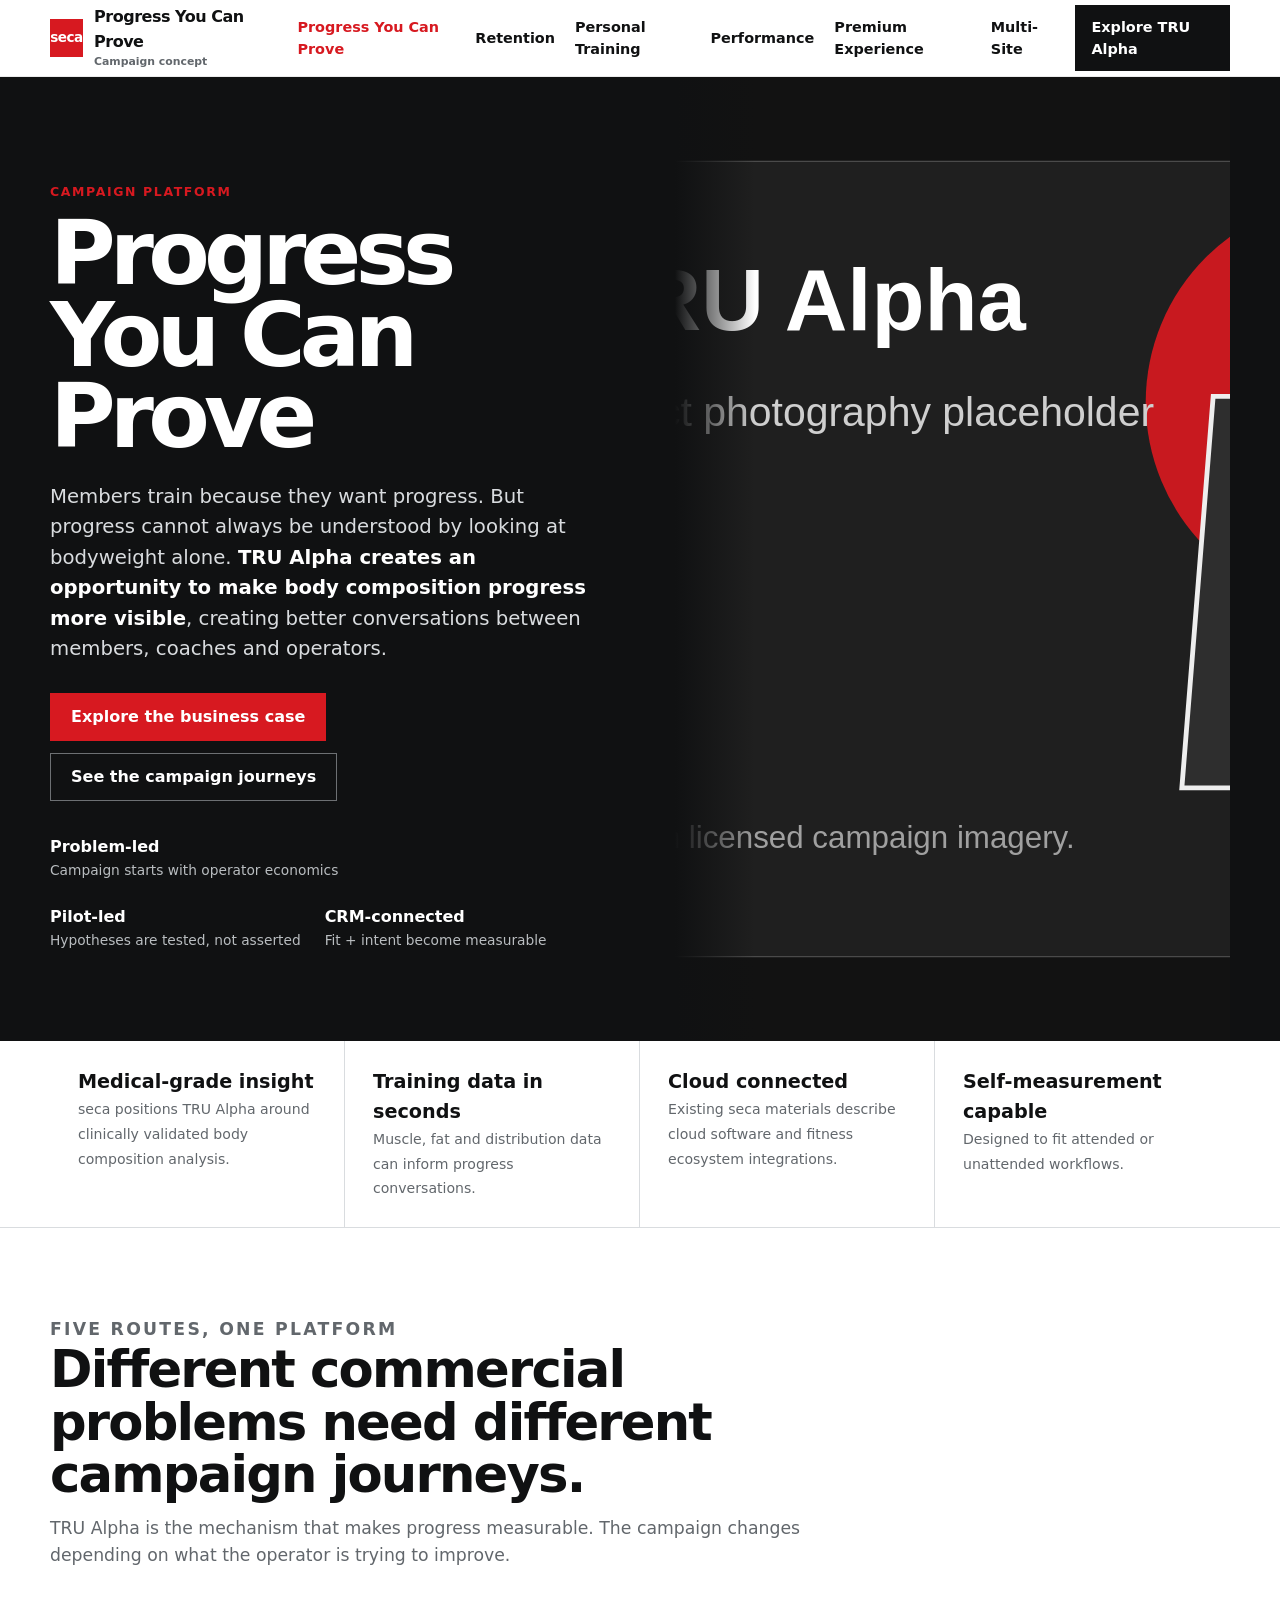
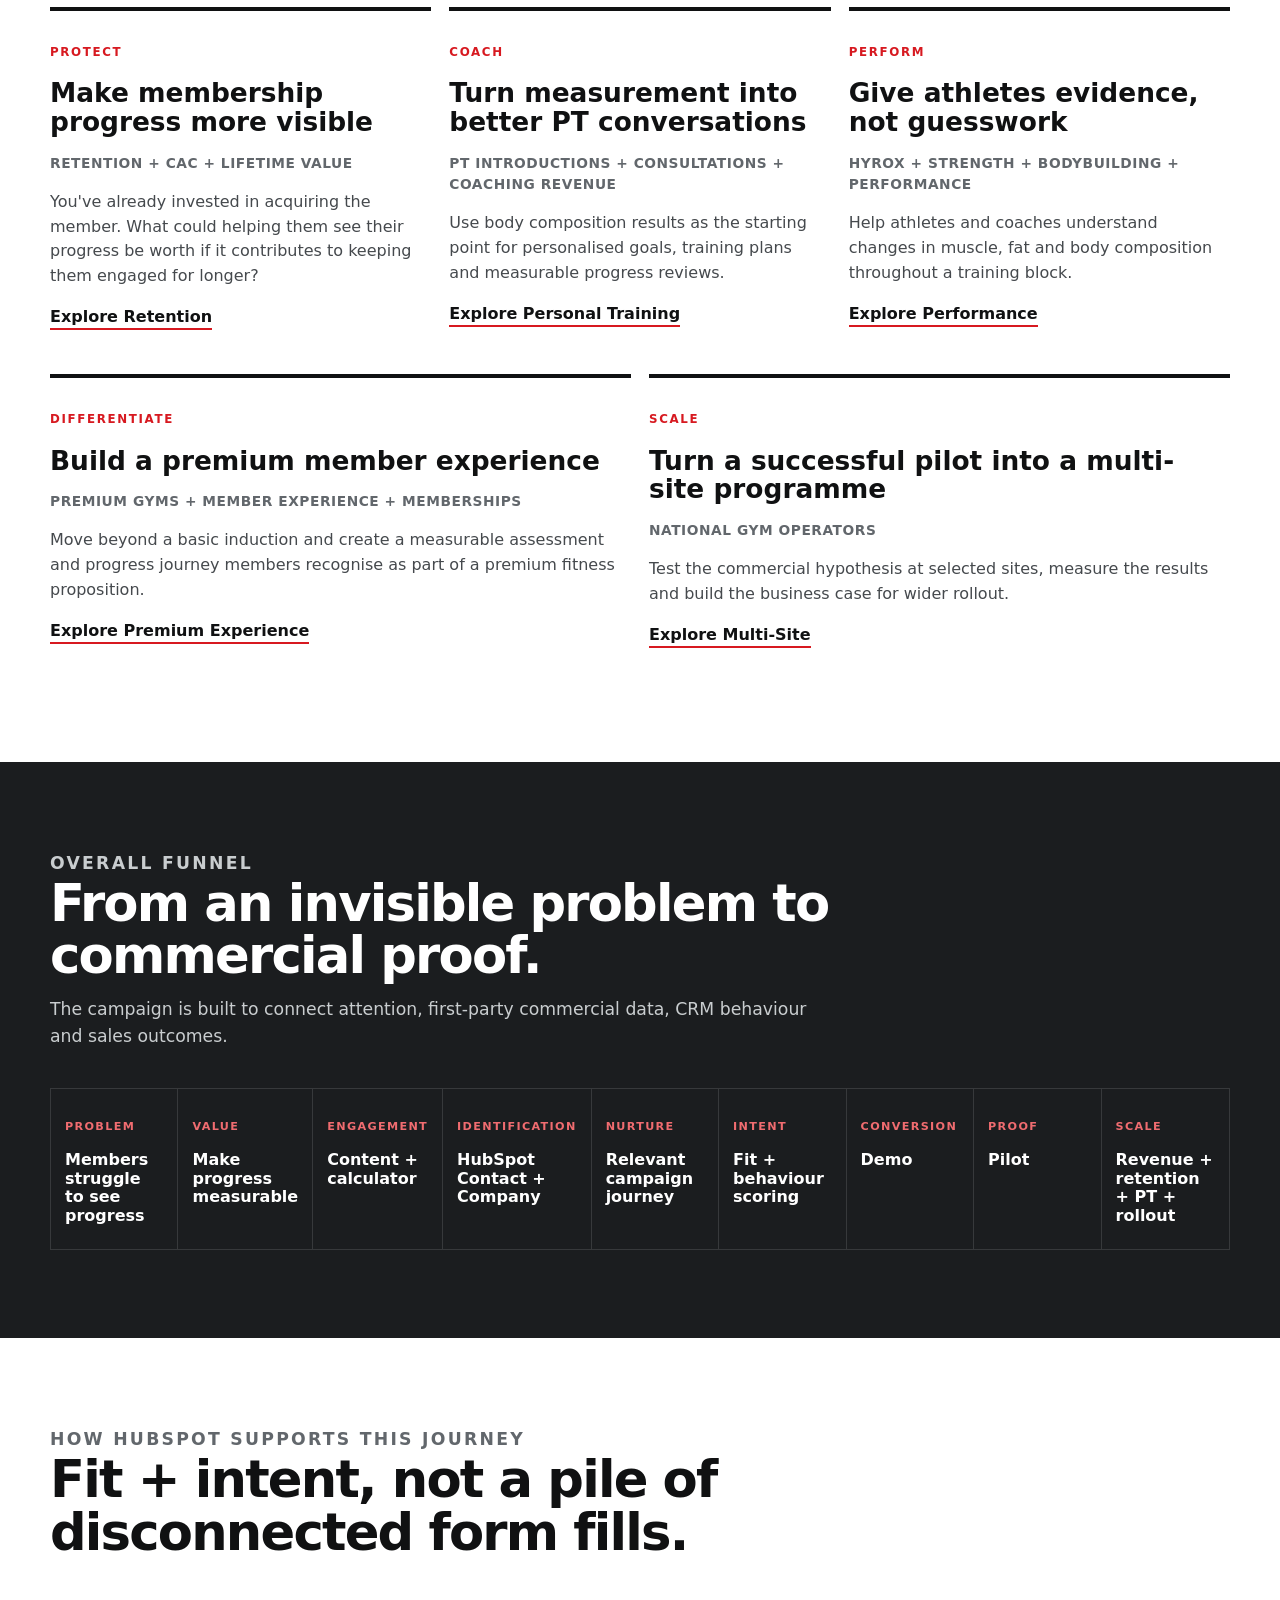
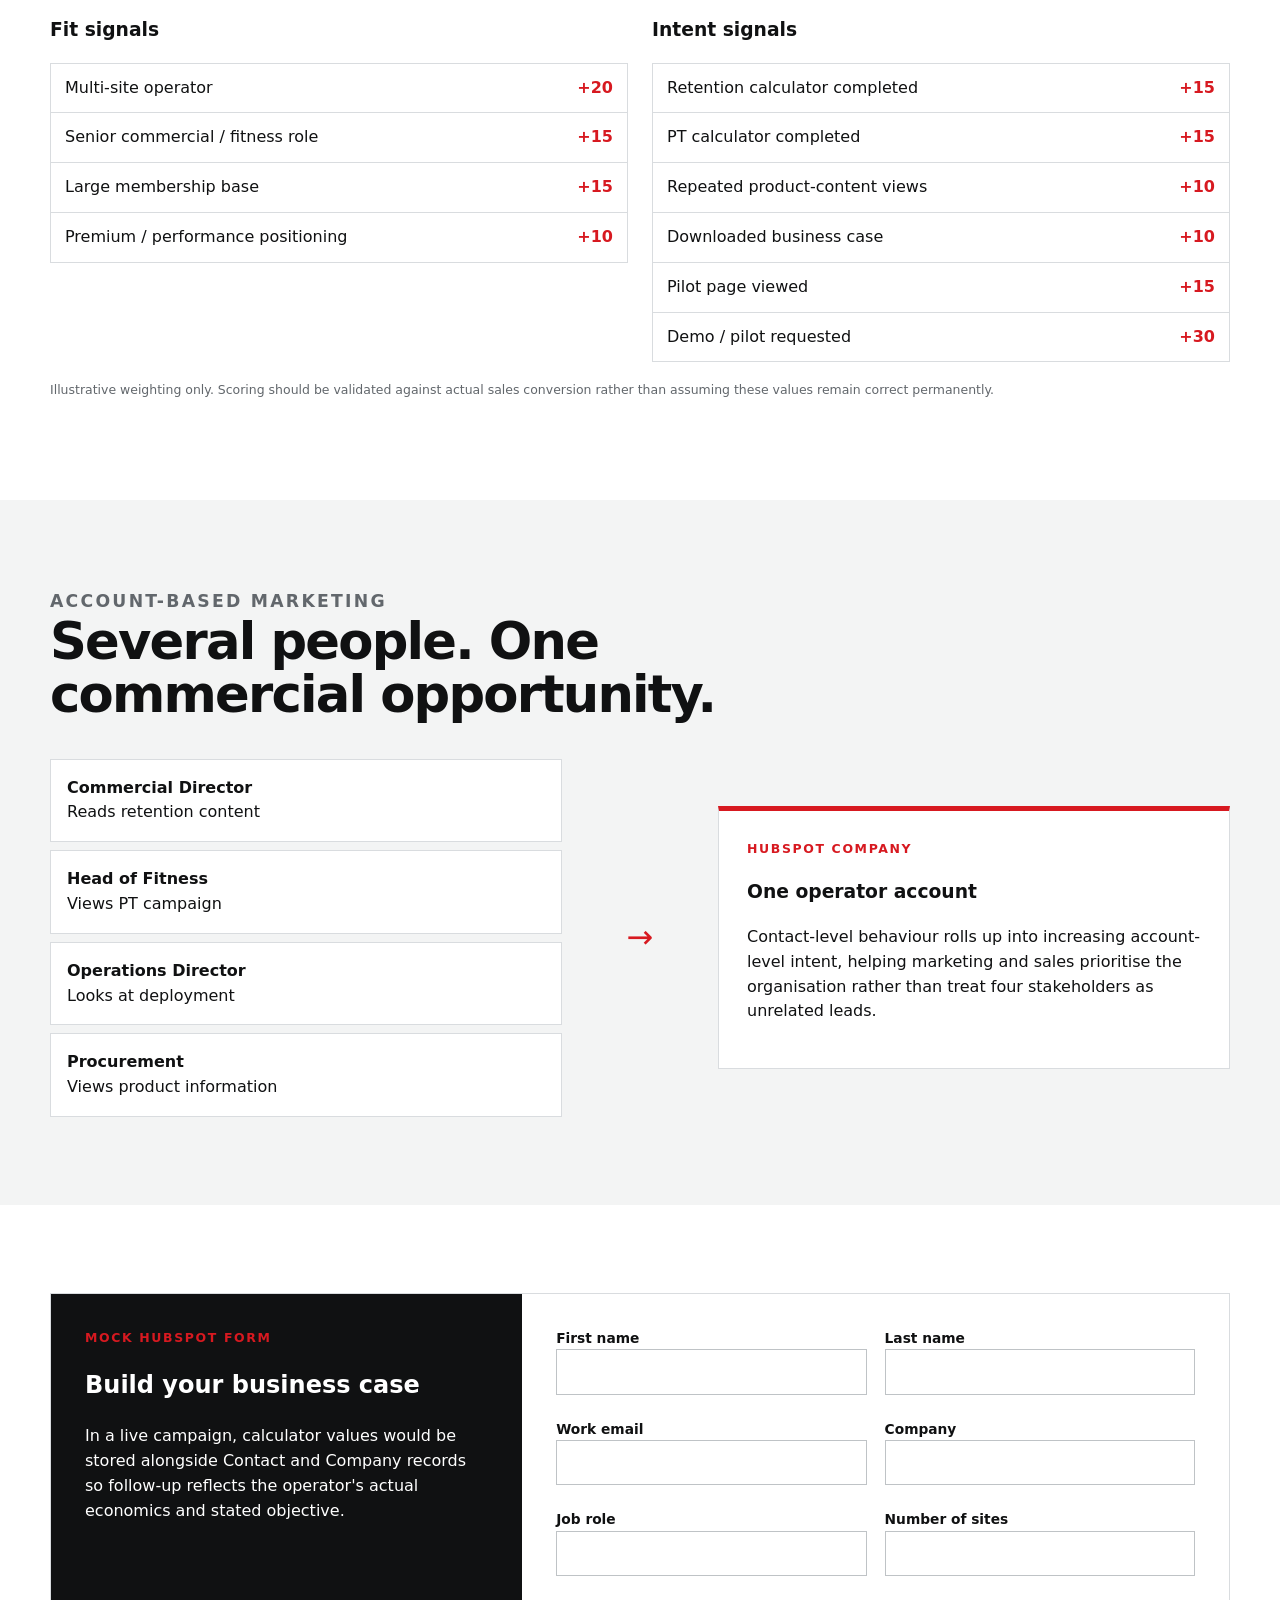
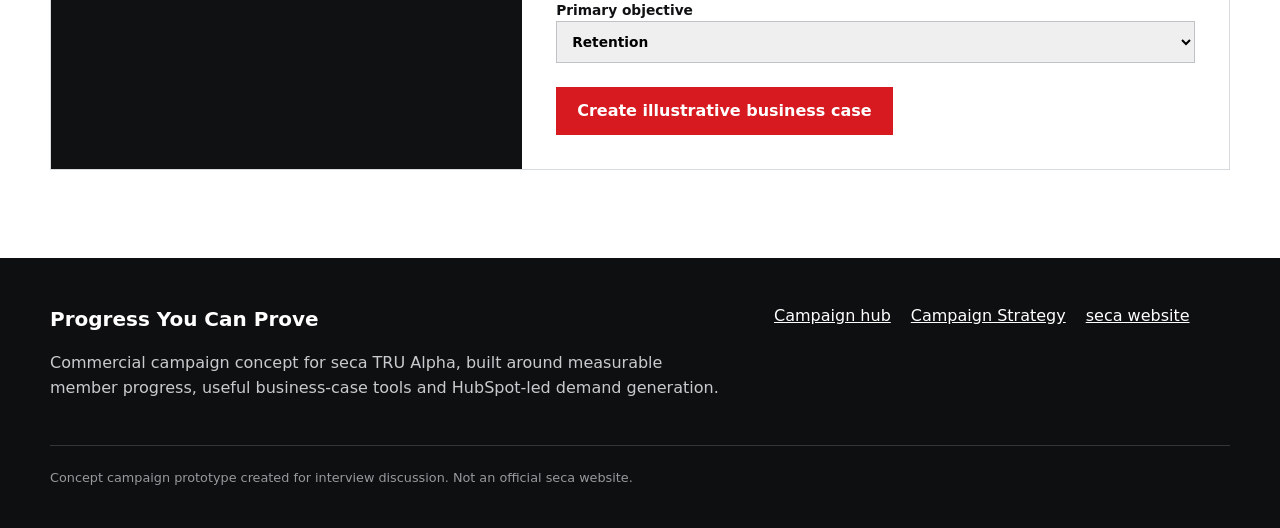
==== progress-you-can-prove/index.html @ 2c779fab "Add Progress You Can Prove campaign hub" ====
<!doctype html><html lang="en"><head><meta charset="utf-8"><meta name="viewport" content="width=device-width,initial-scale=1"><title>Progress You Can Prove | seca TRU Alpha</title><meta name="description" content="A campaign concept showing how measurable member progress can support stronger fitness business conversations."><meta property="og:title" content="Progress You Can Prove | seca TRU Alpha"><meta property="og:description" content="A campaign concept showing how measurable member progress can support stronger fitness business conversations."><meta property="og:type" content="website"><link rel="icon" href="../assets/images/favicon.svg" type="image/svg+xml"><link rel="stylesheet" href="../assets/css/styles.css"></head><body><a class="skip-link" href="#main">Skip to content</a><header class="site-header"><div class="container nav"><a class="brand" href="../progress-you-can-prove/"><span class="brand-mark">seca</span><span>Progress You Can Prove<small>Campaign concept</small></span></a><button class="nav-toggle" aria-label="Toggle navigation" aria-expanded="false"><span></span><span></span><span></span></button><nav class="nav-links" aria-label="Primary"><a href="../progress-you-can-prove/" aria-current="page">Progress You Can Prove</a><a href="../progress-you-can-prove/retention/">Retention</a><a href="../progress-you-can-prove/personal-training/">Personal Training</a><a href="../progress-you-can-prove/performance/">Performance</a><a href="../progress-you-can-prove/premium-experience/">Premium Experience</a><a href="../progress-you-can-prove/multi-site/">Multi-Site</a><a class="nav-cta" href="https://www.seca.com/en_gb.html" target="_blank" rel="noopener">Explore TRU Alpha</a></nav></div></header><main id="main"><section class="hero"><div class="container hero-grid"><div class="hero-copy"><p class="eyebrow">Campaign platform</p><h1>Progress You Can Prove</h1><p class="lead">Members train because they want progress. But progress cannot always be understood by looking at bodyweight alone. <strong>TRU Alpha creates an opportunity to make body composition progress more visible</strong>, creating better conversations between members, coaches and operators.</p><div class="btn-row"><a class="btn btn--red" href="retention/">Explore the business case</a><a class="btn btn--outline" href="#journeys">See the campaign journeys</a></div><div class="hero-meta"><div><strong>Problem-led</strong>Campaign starts with operator economics</div><div><strong>Pilot-led</strong>Hypotheses are tested, not asserted</div><div><strong>CRM-connected</strong>Fit + intent become measurable</div></div></div><div class="hero-visual"><img src="../assets/images/tru-alpha-placeholder.svg" alt="Placeholder for approved seca TRU Alpha product photography"></div></div></section>
<section class="proof-strip"><div class="container proof-grid"><div class="proof-item"><strong>Medical-grade insight</strong><span>seca positions TRU Alpha around clinically validated body composition analysis.</span></div><div class="proof-item"><strong>Training data in seconds</strong><span>Muscle, fat and distribution data can inform progress conversations.</span></div><div class="proof-item"><strong>Cloud connected</strong><span>Existing seca materials describe cloud software and fitness ecosystem integrations.</span></div><div class="proof-item"><strong>Self-measurement capable</strong><span>Designed to fit attended or unattended workflows.</span></div></div></section>
<section class="section" id="journeys"><div class="container"><div class="section-head"><p class="eyebrow">Five routes, one platform</p><h2>Different commercial problems need different campaign journeys.</h2><p>TRU Alpha is the mechanism that makes progress measurable. The campaign changes depending on what the operator is trying to improve.</p></div><div class="pillars">
<article class="pillar"><span class="tag">PROTECT</span><h3>Make membership progress more visible</h3><div class="theme">Retention + CAC + Lifetime Value</div><p>You've already invested in acquiring the member. What could helping them see their progress be worth if it contributes to keeping them engaged for longer?</p><a class="text-link" href="retention/">Explore Retention</a></article>
<article class="pillar"><span class="tag">COACH</span><h3>Turn measurement into better PT conversations</h3><div class="theme">PT introductions + consultations + coaching revenue</div><p>Use body composition results as the starting point for personalised goals, training plans and measurable progress reviews.</p><a class="text-link" href="personal-training/">Explore Personal Training</a></article>
<article class="pillar"><span class="tag">PERFORM</span><h3>Give athletes evidence, not guesswork</h3><div class="theme">HYROX + strength + bodybuilding + performance</div><p>Help athletes and coaches understand changes in muscle, fat and body composition throughout a training block.</p><a class="text-link" href="performance/">Explore Performance</a></article>
<article class="pillar"><span class="tag">DIFFERENTIATE</span><h3>Build a premium member experience</h3><div class="theme">Premium gyms + member experience + memberships</div><p>Move beyond a basic induction and create a measurable assessment and progress journey members recognise as part of a premium fitness proposition.</p><a class="text-link" href="premium-experience/">Explore Premium Experience</a></article>
<article class="pillar"><span class="tag">SCALE</span><h3>Turn a successful pilot into a multi-site programme</h3><div class="theme">National gym operators</div><p>Test the commercial hypothesis at selected sites, measure the results and build the business case for wider rollout.</p><a class="text-link" href="multi-site/">Explore Multi-Site</a></article></div></div></section>
<section class="section section--dark"><div class="container"><div class="section-head"><p class="eyebrow">Overall funnel</p><h2>From an invisible problem to commercial proof.</h2><p>The campaign is built to connect attention, first-party commercial data, CRM behaviour and sales outcomes.</p></div><div class="flow"><div class="flow-step"><b>PROBLEM</b><span>Members struggle to see progress</span></div><div class="flow-step"><b>VALUE</b><span>Make progress measurable</span></div><div class="flow-step"><b>ENGAGEMENT</b><span>Content + calculator</span></div><div class="flow-step"><b>IDENTIFICATION</b><span>HubSpot Contact + Company</span></div><div class="flow-step"><b>NURTURE</b><span>Relevant campaign journey</span></div><div class="flow-step"><b>INTENT</b><span>Fit + behaviour scoring</span></div><div class="flow-step"><b>CONVERSION</b><span>Demo</span></div><div class="flow-step"><b>PROOF</b><span>Pilot</span></div><div class="flow-step"><b>SCALE</b><span>Revenue + retention + PT + rollout</span></div></div></div></section>
<section class="section"><div class="container"><div class="section-head"><p class="eyebrow">How HubSpot supports this journey</p><h2>Fit + intent, not a pile of disconnected form fills.</h2></div><div class="score-grid"><div><h3>Fit signals</h3><div class="score-table"><div class="score-row"><span>Multi-site operator</span><strong>+20</strong></div><div class="score-row"><span>Senior commercial / fitness role</span><strong>+15</strong></div><div class="score-row"><span>Large membership base</span><strong>+15</strong></div><div class="score-row"><span>Premium / performance positioning</span><strong>+10</strong></div></div></div><div><h3>Intent signals</h3><div class="score-table"><div class="score-row"><span>Retention calculator completed</span><strong>+15</strong></div><div class="score-row"><span>PT calculator completed</span><strong>+15</strong></div><div class="score-row"><span>Repeated product-content views</span><strong>+10</strong></div><div class="score-row"><span>Downloaded business case</span><strong>+10</strong></div><div class="score-row"><span>Pilot page viewed</span><strong>+15</strong></div><div class="score-row"><span>Demo / pilot requested</span><strong>+30</strong></div></div></div></div><p class="field-note" style="margin-top:18px">Illustrative weighting only. Scoring should be validated against actual sales conversion rather than assuming these values remain correct permanently.</p></div></section>
<section class="section section--soft"><div class="container"><div class="section-head"><p class="eyebrow">Account-based marketing</p><h2>Several people. One commercial opportunity.</h2></div><div class="abm"><div class="abm-contacts"><div class="abm-contact"><strong>Commercial Director</strong><br><span>Reads retention content</span></div><div class="abm-contact"><strong>Head of Fitness</strong><br><span>Views PT campaign</span></div><div class="abm-contact"><strong>Operations Director</strong><br><span>Looks at deployment</span></div><div class="abm-contact"><strong>Procurement</strong><br><span>Views product information</span></div></div><div class="abm-arrow">→</div><div class="abm-company"><p class="eyebrow">HubSpot Company</p><h3>One operator account</h3><p>Contact-level behaviour rolls up into increasing account-level intent, helping marketing and sales prioritise the organisation rather than treat four stakeholders as unrelated leads.</p></div></div></div></section>
<section class="section"><div class="container"><div class="form-shell"><div class="form-copy"><p class="eyebrow">Mock HubSpot form</p><h2>Build your business case</h2><p>In a live campaign, calculator values would be stored alongside Contact and Company records so follow-up reflects the operator's actual economics and stated objective.</p></div><form class="lead-form mock-lead-form"><div><label>First name<input required name="first" autocomplete="given-name"></label></div><div><label>Last name<input required name="last" autocomplete="family-name"></label></div><div><label>Work email<input required type="email" name="email" autocomplete="email"></label></div><div><label>Company<input required name="company" autocomplete="organization"></label></div><div><label>Job role<input name="role" autocomplete="organization-title"></label></div><div><label>Number of sites<input type="number" min="1" name="sites"></label></div><div class="full"><label>Primary objective<select name="objective"><option>Retention</option><option>PT revenue</option><option>Performance</option><option>Premium member experience</option><option>National rollout</option></select></label></div><div class="full"><button class="btn btn--red" type="submit">Create illustrative business case</button></div><div class="form-message" role="status">In a live campaign this form would create/update the HubSpot Contact and Company record, store relevant calculator values and trigger the appropriate nurture workflow. No data has been transmitted.</div></form></div></div></section></main><footer class="site-footer"><div class="container"><div class="footer-grid"><div><strong style="font-size:1.25rem;color:#fff">Progress You Can Prove</strong><p>Commercial campaign concept for seca TRU Alpha, built around measurable member progress, useful business-case tools and HubSpot-led demand generation.</p></div><div class="footer-links"><a href="../progress-you-can-prove/">Campaign hub</a><a href="#" class="strategy-open">Campaign Strategy</a><a href="https://www.seca.com/en_gb.html" target="_blank" rel="noopener">seca website</a></div></div><p class="footer-note">Concept campaign prototype created for interview discussion. Not an official seca website.</p></div></footer>
<div class="modal" id="strategy-modal" aria-hidden="true" role="dialog" aria-modal="true" aria-labelledby="strategy-title"><div class="modal-card"><div class="modal-head"><h2 id="strategy-title">Campaign Strategy</h2><button class="modal-close" aria-label="Close strategy">×</button></div><div class="modal-body"><p class="eyebrow">Interview mode</p><div class="strategy-grid"><div class="strategy-card"><h3>Objective</h3><p>Create demand for TRU Alpha within UK health and fitness by connecting a measurable member problem to a commercial operator outcome.</p></div><div class="strategy-card"><h3>Audience</h3><p>Premium operators first, specialist and performance gyms, then larger national groups where a pilot can build evidence for rollout.</p></div><div class="strategy-card"><h3>Campaign model</h3><p><strong>Problem → content → calculator → HubSpot identification → nurture → demo → pilot → measurable commercial proof → rollout.</strong></p></div><div class="strategy-card"><h3>Measurement</h3><p>Traffic → engaged target accounts → calculator completions → MQL → demonstrations → pilots → opportunities → pipeline → closed revenue → subsequent service/customer lifetime value.</p></div></div><div class="callout" style="margin-top:24px"><p>The purpose is not to claim a commercial uplift before evidence exists. The campaign creates useful hypotheses, captures operator economics, then uses pilot data to validate what actually changes.</p></div></div></div></div><script src="../assets/js/main.js"></script></body></html>
---- assets/css/styles.css ----
:root{
  --red:#d71920;
  --red-dark:#aa1117;
  --ink:#101112;
  --charcoal:#1b1d1f;
  --muted:#62676c;
  --line:#d9dcdf;
  --soft:#f3f4f4;
  --white:#fff;
  --max:1180px;
  --shadow:0 18px 45px rgba(0,0,0,.08);
}
*{box-sizing:border-box}
html{scroll-behavior:smooth}
body{margin:0;font-family:Inter,ui-sans-serif,system-ui,-apple-system,BlinkMacSystemFont,"Segoe UI",Arial,sans-serif;color:var(--ink);background:var(--white);line-height:1.55}
a{color:inherit}
img{max-width:100%;display:block}
button,input,select{font:inherit}
button{cursor:pointer}
.skip-link{position:absolute;left:-9999px}.skip-link:focus{left:18px;top:18px;z-index:9999;background:#fff;padding:10px 14px}
.container{width:min(calc(100% - 40px),var(--max));margin-inline:auto}
.eyebrow{font-size:.78rem;font-weight:800;letter-spacing:.13em;text-transform:uppercase;color:var(--red);margin:0 0 12px}
.section{padding:88px 0}.section--soft{background:var(--soft)}.section--dark{background:var(--charcoal);color:#fff}.section--tight{padding:56px 0}
.section-head{max-width:780px;margin-bottom:38px}.section-head h2{margin:0 0 14px;font-size:clamp(2rem,4vw,3.35rem);line-height:1.03;letter-spacing:-.035em}.section-head p{font-size:1.08rem;color:var(--muted);margin:0}.section--dark .section-head p{color:#c9cdcf}
.site-header{position:sticky;top:0;z-index:100;background:rgba(255,255,255,.96);backdrop-filter:blur(8px);border-bottom:1px solid rgba(0,0,0,.08)}
.nav{height:76px;display:flex;align-items:center;gap:26px}.brand{display:flex;align-items:center;text-decoration:none;font-weight:900;letter-spacing:-.03em}.brand-mark{width:38px;height:38px;margin-right:11px;background:var(--red);display:grid;place-items:center;color:#fff;font-size:.85rem}.brand small{display:block;font-weight:600;color:var(--muted);letter-spacing:0;font-size:.68rem}
.nav-links{margin-left:auto;display:flex;gap:20px;align-items:center}.nav-links a{text-decoration:none;font-size:.9rem;font-weight:700}.nav-links a:hover,.nav-links a[aria-current="page"]{color:var(--red)}
.nav-cta{background:var(--ink);color:#fff!important;padding:11px 16px;text-decoration:none;font-weight:800;font-size:.88rem}
.nav-toggle{display:none;margin-left:auto;border:0;background:transparent;padding:8px}.nav-toggle span{display:block;width:24px;height:2px;background:#111;margin:5px}
.hero{background:var(--ink);color:#fff;overflow:hidden}.hero-grid{display:grid;grid-template-columns:1.06fr .94fr;min-height:650px}.hero-copy{padding:105px 70px 90px 0;display:flex;flex-direction:column;justify-content:center}.hero h1{font-size:clamp(3.4rem,7vw,6.7rem);line-height:.91;letter-spacing:-.065em;margin:0 0 24px;max-width:800px}.hero .lead{font-size:1.23rem;color:#d9dcdf;max-width:690px;margin:0 0 28px}.hero .lead strong{color:#fff}.hero-visual{min-height:580px;background:linear-gradient(145deg,#242628,#121212);position:relative;display:flex;align-items:stretch}.hero-visual img{width:100%;height:100%;object-fit:cover}.hero-visual:before{content:"";position:absolute;left:0;top:0;bottom:0;width:80px;background:linear-gradient(90deg,var(--ink),transparent);z-index:1}
.hero-meta{display:flex;gap:24px;flex-wrap:wrap;margin-top:34px;color:#b9bdc0;font-size:.86rem}.hero-meta strong{color:#fff;display:block;font-size:1rem}
.btn-row{display:flex;gap:12px;flex-wrap:wrap}.btn{display:inline-flex;align-items:center;justify-content:center;min-height:48px;padding:0 20px;text-decoration:none;border:1px solid transparent;font-weight:800}.btn--red{background:var(--red);color:#fff}.btn--red:hover{background:var(--red-dark)}.btn--light{background:#fff;color:#111}.btn--outline{border-color:#6d7073;color:#fff}.btn--ghost{border-color:#c8cbcd;color:#111;background:transparent}
.proof-strip{border-bottom:1px solid var(--line);background:#fff}.proof-grid{display:grid;grid-template-columns:repeat(4,1fr)}.proof-item{padding:26px 28px;border-right:1px solid var(--line)}.proof-item:last-child{border:0}.proof-item strong{display:block;font-size:1.2rem}.proof-item span{font-size:.88rem;color:var(--muted)}
.pillars{display:grid;grid-template-columns:repeat(12,1fr);gap:18px}.pillar{grid-column:span 4;border-top:4px solid var(--ink);padding:28px 8px 26px 0;min-height:300px}.pillar:nth-child(4),.pillar:nth-child(5){grid-column:span 6}.pillar .tag{font-size:.74rem;letter-spacing:.14em;font-weight:900;color:var(--red)}.pillar h3{font-size:1.65rem;line-height:1.08;margin:16px 0}.pillar .theme{font-size:.86rem;font-weight:800;color:var(--muted);text-transform:uppercase;letter-spacing:.04em}.pillar p{color:#45494d}.text-link{font-weight:800;text-decoration:none;border-bottom:2px solid var(--red);padding-bottom:2px}
.flow{display:grid;grid-template-columns:repeat(9,1fr);gap:0;border:1px solid #37393b}.flow-step{padding:24px 14px;border-right:1px solid #37393b;min-height:160px}.flow-step:last-child{border-right:0}.flow-step b{font-size:.7rem;letter-spacing:.12em;color:#f06c70}.flow-step span{display:block;margin-top:14px;font-weight:800;line-height:1.15}.flow-arrow{color:#888}
.split{display:grid;grid-template-columns:1fr 1fr;gap:60px;align-items:center}.split--wide{grid-template-columns:1.15fr .85fr}.callout{border-left:5px solid var(--red);padding:18px 22px;background:#fff}.section--dark .callout{background:#242628}.callout p{margin:0;font-size:1.13rem}
.journey{display:grid;grid-template-columns:repeat(7,1fr);gap:10px}.journey-step{border-top:3px solid var(--red);padding:18px 10px;background:#fff;min-height:105px}.journey-step strong{font-size:.82rem}.journey-step span{display:block;color:var(--muted);font-size:.85rem;margin-top:6px}
.calc-shell{display:grid;grid-template-columns:.9fr 1.1fr;gap:0;border:1px solid var(--line);background:#fff;box-shadow:var(--shadow)}.calc-controls{padding:34px;border-right:1px solid var(--line)}.calc-results{padding:34px;background:#151719;color:#fff}.calc-controls h3,.calc-results h3{margin-top:0}.field{margin-bottom:24px}.field label{display:flex;justify-content:space-between;gap:14px;font-size:.92rem;font-weight:800;margin-bottom:8px}.field-note{font-size:.78rem;color:var(--muted);margin-top:6px}.field input[type=number],.field select{width:100%;padding:12px;border:1px solid #bfc3c6;background:#fff}.field input[type=range]{width:100%;accent-color:var(--red)}.range-value{color:var(--red);font-variant-numeric:tabular-nums}.tooltip{display:inline-grid;place-items:center;width:18px;height:18px;border-radius:50%;border:1px solid #9a9da0;font-size:.72rem;color:#5b5e61;position:relative}.tooltip:hover:after,.tooltip:focus:after{content:attr(data-tip);position:absolute;left:24px;top:-12px;width:260px;background:#111;color:#fff;padding:10px 12px;font-weight:500;z-index:5;box-shadow:var(--shadow)}
.result-grid{display:grid;grid-template-columns:1fr 1fr;gap:1px;background:#34373a;border:1px solid #34373a}.result{background:#1c1f21;padding:20px}.result--feature{grid-column:1/-1;background:#fff;color:#111;padding:24px}.result-label{display:block;font-size:.78rem;color:#aeb3b6;text-transform:uppercase;letter-spacing:.06em}.result--feature .result-label{color:#666}.result-value{display:block;font-size:1.8rem;font-weight:900;letter-spacing:-.035em;margin-top:7px}.result--feature .result-value{font-size:2.5rem;color:var(--red)}.caveat{font-size:.8rem;color:#aeb3b6;margin:18px 0 0}.result--feature .caveat{color:#606468}.assumption-badge{display:inline-block;font-size:.72rem;text-transform:uppercase;letter-spacing:.08em;background:#303336;color:#fff;padding:6px 8px;margin-bottom:12px}.assumption-badge--known{background:#e8eaeb;color:#111}
.comparison{display:grid;grid-template-columns:1fr 1fr;border:1px solid var(--line)}.comparison-col{padding:32px}.comparison-col+ .comparison-col{border-left:1px solid var(--line)}.comparison h3{margin-top:0}.comparison ul{margin:0;padding-left:18px}.comparison li{margin:9px 0}
.steps{display:grid;grid-template-columns:repeat(3,1fr);border-top:1px solid var(--line);border-left:1px solid var(--line)}.step{padding:26px;border-right:1px solid var(--line);border-bottom:1px solid var(--line);min-height:180px}.step-num{font-size:.76rem;font-weight:900;color:var(--red)}.step h3{margin:9px 0 8px}.step p{margin:0;color:var(--muted)}
.kpi-grid{display:grid;grid-template-columns:repeat(4,1fr);gap:10px}.kpi{background:#fff;border-top:3px solid var(--red);padding:20px;font-weight:800}.section--dark .kpi{background:#252729}
.hubspot-box{border:1px solid var(--line);display:grid;grid-template-columns:.75fr 1.25fr;background:#fff}.hubspot-intro{padding:30px;background:#101112;color:#fff}.hubspot-content{padding:30px}.hubspot-content h4{margin:0 0 10px}.hubspot-content ul{margin:0 0 20px;padding-left:20px}.score-grid{display:grid;grid-template-columns:1fr 1fr;gap:24px}.score-table{border:1px solid var(--line)}.score-row{display:flex;justify-content:space-between;padding:12px 14px;border-bottom:1px solid var(--line)}.score-row:last-child{border:0}.score-row strong{color:var(--red)}
.abm{display:grid;grid-template-columns:1fr 120px 1fr;gap:18px;align-items:center}.abm-contacts{display:grid;gap:8px}.abm-contact,.abm-company{border:1px solid var(--line);padding:16px;background:#fff}.abm-arrow{text-align:center;font-size:2rem;color:var(--red)}.abm-company{border-top:5px solid var(--red);padding:28px}
.form-shell{display:grid;grid-template-columns:.8fr 1.2fr;background:#fff;border:1px solid var(--line)}.form-copy{background:#101112;color:#fff;padding:34px}.lead-form{padding:34px;display:grid;grid-template-columns:1fr 1fr;gap:18px}.lead-form .full{grid-column:1/-1}.lead-form label{display:block;font-weight:800;font-size:.86rem;margin-bottom:6px}.lead-form input,.lead-form select{width:100%;padding:11px;border:1px solid #bfc3c6}.form-message{grid-column:1/-1;padding:14px;background:#edf7ef;border-left:4px solid #25863e;display:none}.form-message.is-visible{display:block}
.site-footer{background:#0e0f10;color:#c8cbcd;padding:46px 0 28px}.footer-grid{display:grid;grid-template-columns:1.2fr .8fr;gap:40px}.site-footer a{color:#fff}.footer-links{display:flex;gap:20px;flex-wrap:wrap}.footer-note{font-size:.8rem;margin-top:28px;padding-top:22px;border-top:1px solid #343638;color:#969a9d}
.modal{position:fixed;inset:0;background:rgba(0,0,0,.72);z-index:999;display:none;align-items:center;justify-content:center;padding:24px}.modal.is-open{display:flex}.modal-card{background:#fff;max-width:920px;width:100%;max-height:88vh;overflow:auto;box-shadow:0 30px 80px rgba(0,0,0,.28)}.modal-head{display:flex;justify-content:space-between;align-items:center;padding:22px 26px;border-bottom:1px solid var(--line);position:sticky;top:0;background:#fff}.modal-body{padding:30px}.modal-close{border:0;background:#111;color:#fff;width:36px;height:36px}.strategy-grid{display:grid;grid-template-columns:repeat(2,1fr);gap:20px}.strategy-card{border-top:4px solid var(--red);background:var(--soft);padding:20px}.strategy-card h3{margin-top:0}
.page-hero{padding:86px 0 72px;background:#111;color:#fff}.page-hero h1{font-size:clamp(3rem,6vw,5.5rem);line-height:.95;letter-spacing:-.055em;margin:0 0 22px;max-width:980px}.page-hero .lead{font-size:1.2rem;color:#d1d4d6;max-width:850px}.page-hero .theme-line{margin-top:32px;border-top:1px solid #3a3c3e;padding-top:18px;color:#b7bbbe}
.timeline{display:grid;grid-template-columns:repeat(4,1fr);gap:0;border:1px solid var(--line)}.timeline-item{padding:25px;border-right:1px solid var(--line)}.timeline-item:last-child{border:0}.timeline-item strong{color:var(--red);font-size:.8rem}.timeline-item h3{margin:9px 0}.timeline-item p{color:var(--muted);font-size:.9rem}
.toggle-list{display:grid;gap:10px}.toggle-item{display:flex;justify-content:space-between;align-items:center;padding:13px;border:1px solid var(--line)}.toggle-item input{width:20px;height:20px;accent-color:var(--red)}
.assumptions{margin-top:18px;border:1px solid #414447}.assumptions summary{padding:14px 16px;font-weight:800;cursor:pointer}.assumptions div{padding:0 16px 16px;color:#c5c9cb;font-size:.86rem}
.mini-chart{margin-top:24px}.bar-row{display:grid;grid-template-columns:140px 1fr 80px;align-items:center;gap:10px;margin:9px 0;font-size:.8rem}.bar-track{height:14px;background:#303336}.bar-fill{height:100%;background:var(--red);transition:width .25s ease}
@media (max-width:980px){
  .nav-toggle{display:block}.nav-links{display:none;position:absolute;left:0;right:0;top:76px;background:#fff;padding:20px;box-shadow:var(--shadow);flex-direction:column;align-items:flex-start}.nav-links.is-open{display:flex}.nav-cta{margin-left:0}.hero-grid{grid-template-columns:1fr}.hero-copy{padding:78px 0 56px}.hero-visual{min-height:420px}.proof-grid{grid-template-columns:1fr 1fr}.proof-item:nth-child(2){border-right:0}.proof-item:nth-child(-n+2){border-bottom:1px solid var(--line)}.pillar{grid-column:span 6!important}.flow{grid-template-columns:repeat(3,1fr)}.flow-step{border-bottom:1px solid #37393b}.split,.split--wide,.calc-shell,.hubspot-box,.form-shell,.footer-grid{grid-template-columns:1fr}.calc-controls{border-right:0;border-bottom:1px solid var(--line)}.journey{grid-template-columns:repeat(4,1fr)}.steps{grid-template-columns:1fr 1fr}.kpi-grid{grid-template-columns:1fr 1fr}.timeline{grid-template-columns:1fr 1fr}.timeline-item:nth-child(2){border-right:0}.timeline-item:nth-child(-n+2){border-bottom:1px solid var(--line)}
}
@media (max-width:640px){
  .container{width:min(calc(100% - 26px),var(--max))}.section{padding:64px 0}.hero h1,.page-hero h1{font-size:3.25rem}.pillar{grid-column:1/-1!important}.proof-grid,.comparison,.score-grid,.strategy-grid{grid-template-columns:1fr}.proof-item{border-right:0!important;border-bottom:1px solid var(--line)!important}.proof-item:last-child{border-bottom:0!important}.flow{grid-template-columns:1fr 1fr}.journey{grid-template-columns:1fr 1fr}.steps{grid-template-columns:1fr}.kpi-grid{grid-template-columns:1fr}.comparison-col+ .comparison-col{border-left:0;border-top:1px solid var(--line)}.result-grid{grid-template-columns:1fr}.result--feature{grid-column:auto}.lead-form{grid-template-columns:1fr}.lead-form .full{grid-column:auto}.abm{grid-template-columns:1fr}.abm-arrow{transform:rotate(90deg)}.timeline{grid-template-columns:1fr}.timeline-item{border-right:0;border-bottom:1px solid var(--line)}.timeline-item:last-child{border-bottom:0}.bar-row{grid-template-columns:110px 1fr 62px}.brand small{display:none}
}
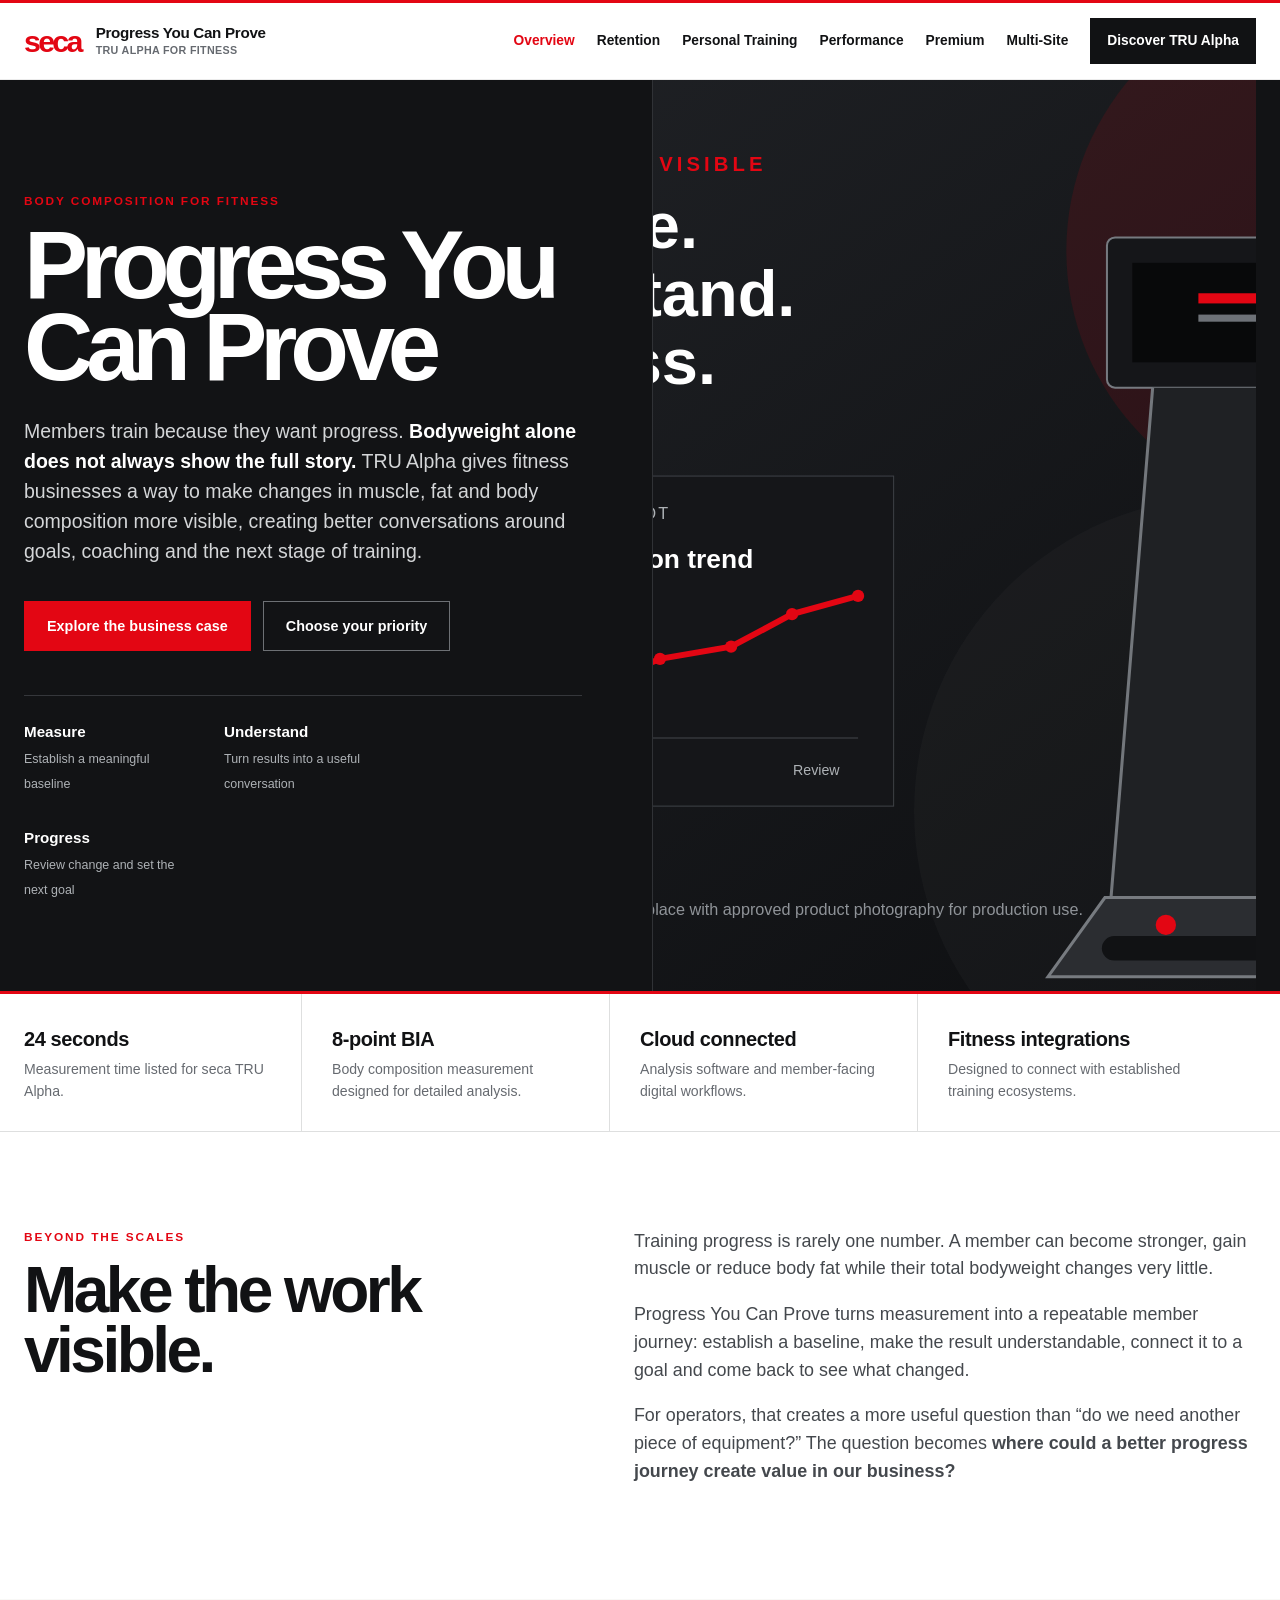
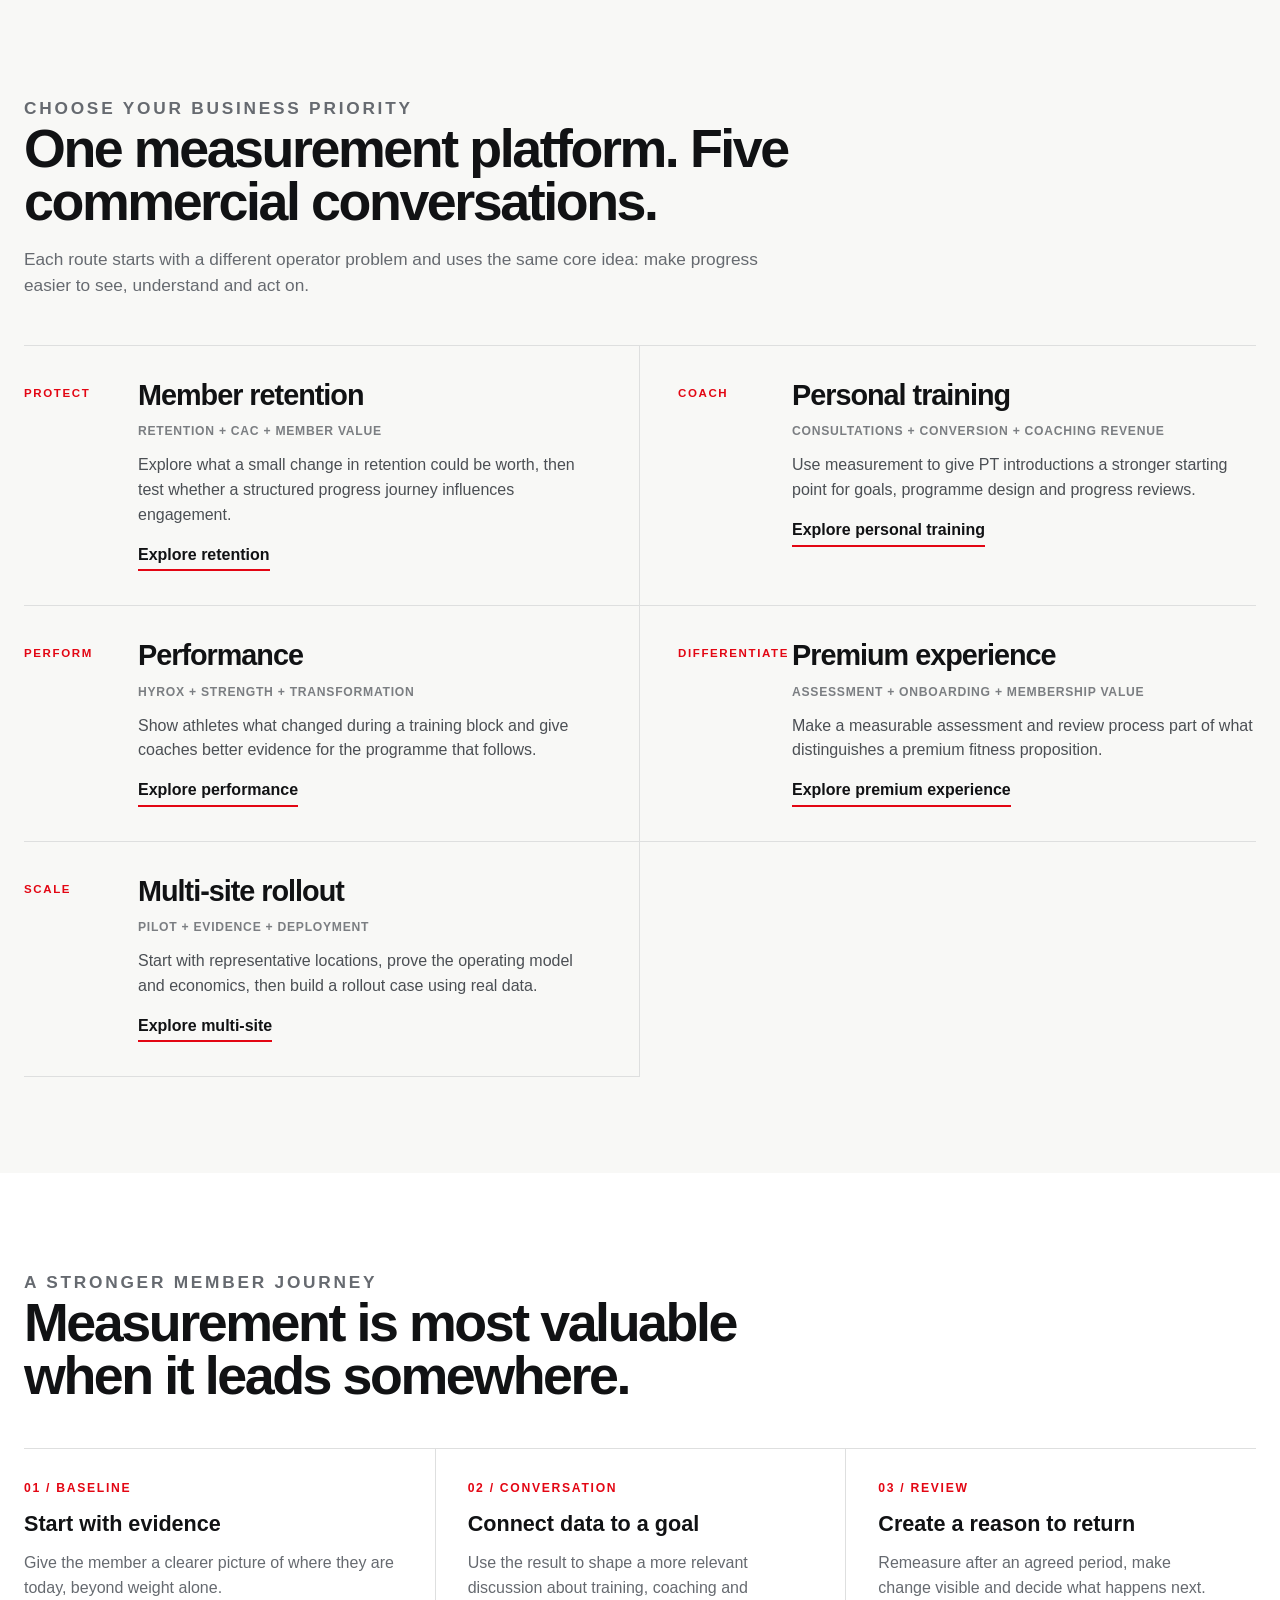
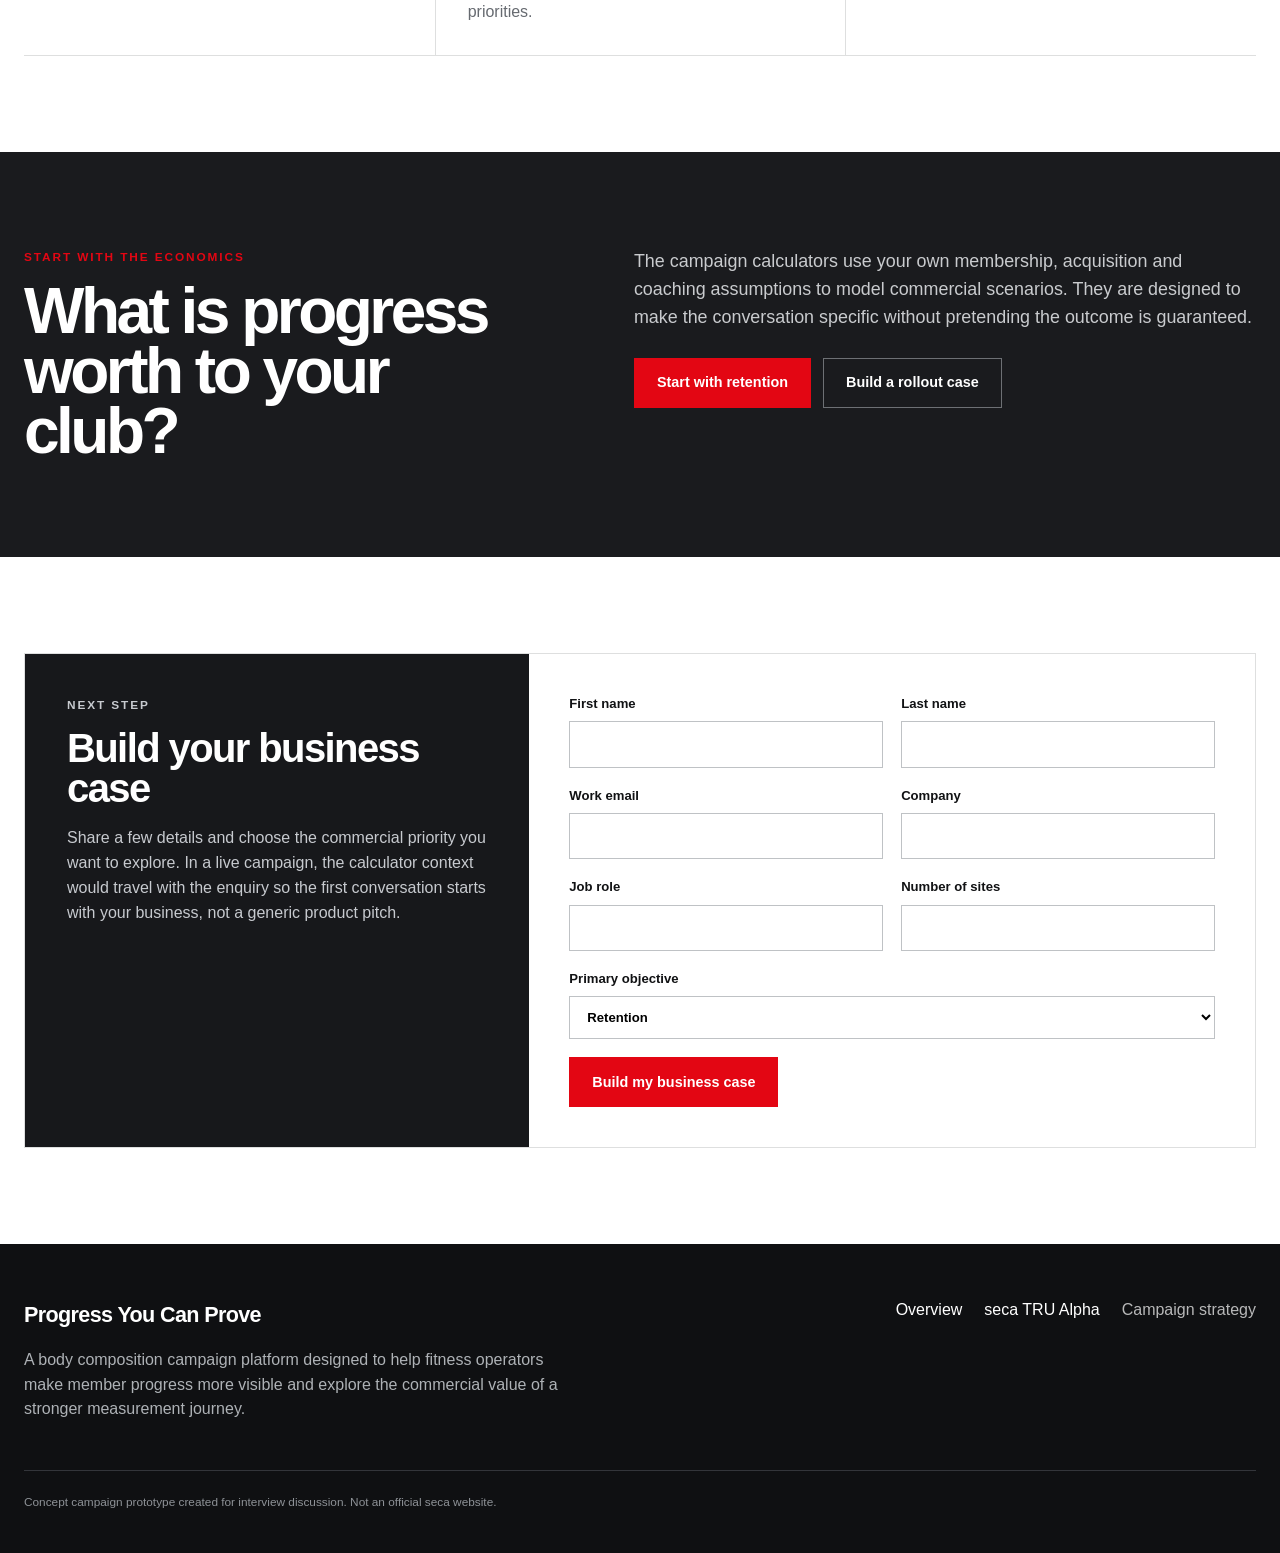
==== commit b8a1c339: "Reframe campaign hub as polished customer-facing site" ====
--- a/progress-you-can-prove/index.html
+++ b/progress-you-can-prove/index.html
@@ -1,13 +1,15 @@
-<!doctype html><html lang="en"><head><meta charset="utf-8"><meta name="viewport" content="width=device-width,initial-scale=1"><title>Progress You Can Prove | seca TRU Alpha</title><meta name="description" content="A campaign concept showing how measurable member progress can support stronger fitness business conversations."><meta property="og:title" content="Progress You Can Prove | seca TRU Alpha"><meta property="og:description" content="A campaign concept showing how measurable member progress can support stronger fitness business conversations."><meta property="og:type" content="website"><link rel="icon" href="../assets/images/favicon.svg" type="image/svg+xml"><link rel="stylesheet" href="../assets/css/styles.css"></head><body><a class="skip-link" href="#main">Skip to content</a><header class="site-header"><div class="container nav"><a class="brand" href="../progress-you-can-prove/"><span class="brand-mark">seca</span><span>Progress You Can Prove<small>Campaign concept</small></span></a><button class="nav-toggle" aria-label="Toggle navigation" aria-expanded="false"><span></span><span></span><span></span></button><nav class="nav-links" aria-label="Primary"><a href="../progress-you-can-prove/" aria-current="page">Progress You Can Prove</a><a href="../progress-you-can-prove/retention/">Retention</a><a href="../progress-you-can-prove/personal-training/">Personal Training</a><a href="../progress-you-can-prove/performance/">Performance</a><a href="../progress-you-can-prove/premium-experience/">Premium Experience</a><a href="../progress-you-can-prove/multi-site/">Multi-Site</a><a class="nav-cta" href="https://www.seca.com/en_gb.html" target="_blank" rel="noopener">Explore TRU Alpha</a></nav></div></header><main id="main"><section class="hero"><div class="container hero-grid"><div class="hero-copy"><p class="eyebrow">Campaign platform</p><h1>Progress You Can Prove</h1><p class="lead">Members train because they want progress. But progress cannot always be understood by looking at bodyweight alone. <strong>TRU Alpha creates an opportunity to make body composition progress more visible</strong>, creating better conversations between members, coaches and operators.</p><div class="btn-row"><a class="btn btn--red" href="retention/">Explore the business case</a><a class="btn btn--outline" href="#journeys">See the campaign journeys</a></div><div class="hero-meta"><div><strong>Problem-led</strong>Campaign starts with operator economics</div><div><strong>Pilot-led</strong>Hypotheses are tested, not asserted</div><div><strong>CRM-connected</strong>Fit + intent become measurable</div></div></div><div class="hero-visual"><img src="../assets/images/tru-alpha-placeholder.svg" alt="Placeholder for approved seca TRU Alpha product photography"></div></div></section>
-<section class="proof-strip"><div class="container proof-grid"><div class="proof-item"><strong>Medical-grade insight</strong><span>seca positions TRU Alpha around clinically validated body composition analysis.</span></div><div class="proof-item"><strong>Training data in seconds</strong><span>Muscle, fat and distribution data can inform progress conversations.</span></div><div class="proof-item"><strong>Cloud connected</strong><span>Existing seca materials describe cloud software and fitness ecosystem integrations.</span></div><div class="proof-item"><strong>Self-measurement capable</strong><span>Designed to fit attended or unattended workflows.</span></div></div></section>
-<section class="section" id="journeys"><div class="container"><div class="section-head"><p class="eyebrow">Five routes, one platform</p><h2>Different commercial problems need different campaign journeys.</h2><p>TRU Alpha is the mechanism that makes progress measurable. The campaign changes depending on what the operator is trying to improve.</p></div><div class="pillars">
-<article class="pillar"><span class="tag">PROTECT</span><h3>Make membership progress more visible</h3><div class="theme">Retention + CAC + Lifetime Value</div><p>You've already invested in acquiring the member. What could helping them see their progress be worth if it contributes to keeping them engaged for longer?</p><a class="text-link" href="retention/">Explore Retention</a></article>
-<article class="pillar"><span class="tag">COACH</span><h3>Turn measurement into better PT conversations</h3><div class="theme">PT introductions + consultations + coaching revenue</div><p>Use body composition results as the starting point for personalised goals, training plans and measurable progress reviews.</p><a class="text-link" href="personal-training/">Explore Personal Training</a></article>
-<article class="pillar"><span class="tag">PERFORM</span><h3>Give athletes evidence, not guesswork</h3><div class="theme">HYROX + strength + bodybuilding + performance</div><p>Help athletes and coaches understand changes in muscle, fat and body composition throughout a training block.</p><a class="text-link" href="performance/">Explore Performance</a></article>
-<article class="pillar"><span class="tag">DIFFERENTIATE</span><h3>Build a premium member experience</h3><div class="theme">Premium gyms + member experience + memberships</div><p>Move beyond a basic induction and create a measurable assessment and progress journey members recognise as part of a premium fitness proposition.</p><a class="text-link" href="premium-experience/">Explore Premium Experience</a></article>
-<article class="pillar"><span class="tag">SCALE</span><h3>Turn a successful pilot into a multi-site programme</h3><div class="theme">National gym operators</div><p>Test the commercial hypothesis at selected sites, measure the results and build the business case for wider rollout.</p><a class="text-link" href="multi-site/">Explore Multi-Site</a></article></div></div></section>
-<section class="section section--dark"><div class="container"><div class="section-head"><p class="eyebrow">Overall funnel</p><h2>From an invisible problem to commercial proof.</h2><p>The campaign is built to connect attention, first-party commercial data, CRM behaviour and sales outcomes.</p></div><div class="flow"><div class="flow-step"><b>PROBLEM</b><span>Members struggle to see progress</span></div><div class="flow-step"><b>VALUE</b><span>Make progress measurable</span></div><div class="flow-step"><b>ENGAGEMENT</b><span>Content + calculator</span></div><div class="flow-step"><b>IDENTIFICATION</b><span>HubSpot Contact + Company</span></div><div class="flow-step"><b>NURTURE</b><span>Relevant campaign journey</span></div><div class="flow-step"><b>INTENT</b><span>Fit + behaviour scoring</span></div><div class="flow-step"><b>CONVERSION</b><span>Demo</span></div><div class="flow-step"><b>PROOF</b><span>Pilot</span></div><div class="flow-step"><b>SCALE</b><span>Revenue + retention + PT + rollout</span></div></div></div></section>
-<section class="section"><div class="container"><div class="section-head"><p class="eyebrow">How HubSpot supports this journey</p><h2>Fit + intent, not a pile of disconnected form fills.</h2></div><div class="score-grid"><div><h3>Fit signals</h3><div class="score-table"><div class="score-row"><span>Multi-site operator</span><strong>+20</strong></div><div class="score-row"><span>Senior commercial / fitness role</span><strong>+15</strong></div><div class="score-row"><span>Large membership base</span><strong>+15</strong></div><div class="score-row"><span>Premium / performance positioning</span><strong>+10</strong></div></div></div><div><h3>Intent signals</h3><div class="score-table"><div class="score-row"><span>Retention calculator completed</span><strong>+15</strong></div><div class="score-row"><span>PT calculator completed</span><strong>+15</strong></div><div class="score-row"><span>Repeated product-content views</span><strong>+10</strong></div><div class="score-row"><span>Downloaded business case</span><strong>+10</strong></div><div class="score-row"><span>Pilot page viewed</span><strong>+15</strong></div><div class="score-row"><span>Demo / pilot requested</span><strong>+30</strong></div></div></div></div><p class="field-note" style="margin-top:18px">Illustrative weighting only. Scoring should be validated against actual sales conversion rather than assuming these values remain correct permanently.</p></div></section>
-<section class="section section--soft"><div class="container"><div class="section-head"><p class="eyebrow">Account-based marketing</p><h2>Several people. One commercial opportunity.</h2></div><div class="abm"><div class="abm-contacts"><div class="abm-contact"><strong>Commercial Director</strong><br><span>Reads retention content</span></div><div class="abm-contact"><strong>Head of Fitness</strong><br><span>Views PT campaign</span></div><div class="abm-contact"><strong>Operations Director</strong><br><span>Looks at deployment</span></div><div class="abm-contact"><strong>Procurement</strong><br><span>Views product information</span></div></div><div class="abm-arrow">→</div><div class="abm-company"><p class="eyebrow">HubSpot Company</p><h3>One operator account</h3><p>Contact-level behaviour rolls up into increasing account-level intent, helping marketing and sales prioritise the organisation rather than treat four stakeholders as unrelated leads.</p></div></div></div></section>
-<section class="section"><div class="container"><div class="form-shell"><div class="form-copy"><p class="eyebrow">Mock HubSpot form</p><h2>Build your business case</h2><p>In a live campaign, calculator values would be stored alongside Contact and Company records so follow-up reflects the operator's actual economics and stated objective.</p></div><form class="lead-form mock-lead-form"><div><label>First name<input required name="first" autocomplete="given-name"></label></div><div><label>Last name<input required name="last" autocomplete="family-name"></label></div><div><label>Work email<input required type="email" name="email" autocomplete="email"></label></div><div><label>Company<input required name="company" autocomplete="organization"></label></div><div><label>Job role<input name="role" autocomplete="organization-title"></label></div><div><label>Number of sites<input type="number" min="1" name="sites"></label></div><div class="full"><label>Primary objective<select name="objective"><option>Retention</option><option>PT revenue</option><option>Performance</option><option>Premium member experience</option><option>National rollout</option></select></label></div><div class="full"><button class="btn btn--red" type="submit">Create illustrative business case</button></div><div class="form-message" role="status">In a live campaign this form would create/update the HubSpot Contact and Company record, store relevant calculator values and trigger the appropriate nurture workflow. No data has been transmitted.</div></form></div></div></section></main><footer class="site-footer"><div class="container"><div class="footer-grid"><div><strong style="font-size:1.25rem;color:#fff">Progress You Can Prove</strong><p>Commercial campaign concept for seca TRU Alpha, built around measurable member progress, useful business-case tools and HubSpot-led demand generation.</p></div><div class="footer-links"><a href="../progress-you-can-prove/">Campaign hub</a><a href="#" class="strategy-open">Campaign Strategy</a><a href="https://www.seca.com/en_gb.html" target="_blank" rel="noopener">seca website</a></div></div><p class="footer-note">Concept campaign prototype created for interview discussion. Not an official seca website.</p></div></footer>
-<div class="modal" id="strategy-modal" aria-hidden="true" role="dialog" aria-modal="true" aria-labelledby="strategy-title"><div class="modal-card"><div class="modal-head"><h2 id="strategy-title">Campaign Strategy</h2><button class="modal-close" aria-label="Close strategy">×</button></div><div class="modal-body"><p class="eyebrow">Interview mode</p><div class="strategy-grid"><div class="strategy-card"><h3>Objective</h3><p>Create demand for TRU Alpha within UK health and fitness by connecting a measurable member problem to a commercial operator outcome.</p></div><div class="strategy-card"><h3>Audience</h3><p>Premium operators first, specialist and performance gyms, then larger national groups where a pilot can build evidence for rollout.</p></div><div class="strategy-card"><h3>Campaign model</h3><p><strong>Problem → content → calculator → HubSpot identification → nurture → demo → pilot → measurable commercial proof → rollout.</strong></p></div><div class="strategy-card"><h3>Measurement</h3><p>Traffic → engaged target accounts → calculator completions → MQL → demonstrations → pilots → opportunities → pipeline → closed revenue → subsequent service/customer lifetime value.</p></div></div><div class="callout" style="margin-top:24px"><p>The purpose is not to claim a commercial uplift before evidence exists. The campaign creates useful hypotheses, captures operator economics, then uses pilot data to validate what actually changes.</p></div></div></div></div><script src="../assets/js/main.js"></script></body></html>
+<!doctype html><html lang="en"><head><meta charset="utf-8"><meta name="viewport" content="width=device-width,initial-scale=1"><title>Progress You Can Prove | seca TRU Alpha</title><meta name="description" content="Make gym member progress more visible with a campaign concept built around body composition, coaching conversations and measurable commercial scenarios."><meta property="og:title" content="Progress You Can Prove | seca TRU Alpha"><meta property="og:description" content="Make gym member progress more visible with a campaign concept built around body composition, coaching conversations and measurable commercial scenarios."><meta property="og:type" content="website"><link rel="icon" href="../assets/images/favicon.svg" type="image/svg+xml"><link rel="stylesheet" href="../assets/css/styles.css"></head><body><a class="skip-link" href="#main">Skip to content</a><header class="site-header"><div class="container nav"><a class="brand" href="../progress-you-can-prove/"><span class="brand-mark">seca</span><span class="brand-copy">Progress You Can Prove<small>TRU Alpha for fitness</small></span></a><button class="nav-toggle" aria-label="Toggle navigation" aria-expanded="false"><span></span><span></span><span></span></button><nav class="nav-links" aria-label="Primary"><a href="../progress-you-can-prove/" aria-current="page">Overview</a><a href="../progress-you-can-prove/retention/">Retention</a><a href="../progress-you-can-prove/personal-training/">Personal Training</a><a href="../progress-you-can-prove/performance/">Performance</a><a href="../progress-you-can-prove/premium-experience/">Premium</a><a href="../progress-you-can-prove/multi-site/">Multi-Site</a><a class="nav-cta" href="https://secatru.com/en-en/products/seca-tru-alpha" target="_blank" rel="noopener">Discover TRU Alpha</a></nav></div></header><main id="main">
+<section class="hero"><div class="container hero-grid"><div class="hero-copy"><p class="eyebrow">Body composition for fitness</p><h1>Progress You Can Prove</h1><p class="lead">Members train because they want progress. <strong>Bodyweight alone does not always show the full story.</strong> TRU Alpha gives fitness businesses a way to make changes in muscle, fat and body composition more visible, creating better conversations around goals, coaching and the next stage of training.</p><div class="btn-row"><a class="btn btn--red" href="retention/">Explore the business case</a><a class="btn btn--outline" href="#business-priorities">Choose your priority</a></div><div class="hero-meta"><div><strong>Measure</strong><span>Establish a meaningful baseline</span></div><div><strong>Understand</strong><span>Turn results into a useful conversation</span></div><div><strong>Progress</strong><span>Review change and set the next goal</span></div></div></div><div class="hero-visual"><img src="../assets/images/tru-alpha-placeholder.svg" alt="Illustrative campaign visual showing body composition measurement and progress tracking"></div></div></section>
+<section class="proof-strip"><div class="container proof-grid"><div class="proof-item"><strong>24 seconds</strong><span>Measurement time listed for seca TRU Alpha.</span></div><div class="proof-item"><strong>8-point BIA</strong><span>Body composition measurement designed for detailed analysis.</span></div><div class="proof-item"><strong>Cloud connected</strong><span>Analysis software and member-facing digital workflows.</span></div><div class="proof-item"><strong>Fitness integrations</strong><span>Designed to connect with established training ecosystems.</span></div></div></section>
+<section class="section"><div class="container"><div class="intro-split"><div><p class="eyebrow">Beyond the scales</p><h2 class="display">Make the work visible.</h2></div><div class="intro-copy"><p>Training progress is rarely one number. A member can become stronger, gain muscle or reduce body fat while their total bodyweight changes very little.</p><p>Progress You Can Prove turns measurement into a repeatable member journey: establish a baseline, make the result understandable, connect it to a goal and come back to see what changed.</p><p>For operators, that creates a more useful question than “do we need another piece of equipment?” The question becomes <strong>where could a better progress journey create value in our business?</strong></p></div></div></div></section>
+<section class="section section--soft" id="business-priorities"><div class="container"><div class="section-head"><p class="eyebrow">Choose your business priority</p><h2>One measurement platform. Five commercial conversations.</h2><p>Each route starts with a different operator problem and uses the same core idea: make progress easier to see, understand and act on.</p></div><div class="pillars">
+<article class="pillar"><span class="tag">PROTECT</span><div><h3>Member retention</h3><div class="theme">Retention + CAC + member value</div><p>Explore what a small change in retention could be worth, then test whether a structured progress journey influences engagement.</p><a class="text-link" href="retention/">Explore retention</a></div></article>
+<article class="pillar"><span class="tag">COACH</span><div><h3>Personal training</h3><div class="theme">Consultations + conversion + coaching revenue</div><p>Use measurement to give PT introductions a stronger starting point for goals, programme design and progress reviews.</p><a class="text-link" href="personal-training/">Explore personal training</a></div></article>
+<article class="pillar"><span class="tag">PERFORM</span><div><h3>Performance</h3><div class="theme">HYROX + strength + transformation</div><p>Show athletes what changed during a training block and give coaches better evidence for the programme that follows.</p><a class="text-link" href="performance/">Explore performance</a></div></article>
+<article class="pillar"><span class="tag">DIFFERENTIATE</span><div><h3>Premium experience</h3><div class="theme">Assessment + onboarding + membership value</div><p>Make a measurable assessment and review process part of what distinguishes a premium fitness proposition.</p><a class="text-link" href="premium-experience/">Explore premium experience</a></div></article>
+<article class="pillar"><span class="tag">SCALE</span><div><h3>Multi-site rollout</h3><div class="theme">Pilot + evidence + deployment</div><p>Start with representative locations, prove the operating model and economics, then build a rollout case using real data.</p><a class="text-link" href="multi-site/">Explore multi-site</a></div></article>
+</div></div></section>
+<section class="section"><div class="container"><div class="section-head"><p class="eyebrow">A stronger member journey</p><h2>Measurement is most valuable when it leads somewhere.</h2></div><div class="value-rail"><div class="value-item"><b>01 / BASELINE</b><h3>Start with evidence</h3><p>Give the member a clearer picture of where they are today, beyond weight alone.</p></div><div class="value-item"><b>02 / CONVERSATION</b><h3>Connect data to a goal</h3><p>Use the result to shape a more relevant discussion about training, coaching and priorities.</p></div><div class="value-item"><b>03 / REVIEW</b><h3>Create a reason to return</h3><p>Remeasure after an agreed period, make change visible and decide what happens next.</p></div></div></div></section>
+<section class="section section--dark"><div class="container"><div class="intro-split"><div><p class="eyebrow">Start with the economics</p><h2 class="display">What is progress worth to your club?</h2></div><div class="intro-copy" style="color:#c9cbce"><p>The campaign calculators use your own membership, acquisition and coaching assumptions to model commercial scenarios. They are designed to make the conversation specific without pretending the outcome is guaranteed.</p><div class="btn-row" style="margin-top:26px"><a class="btn btn--red" href="retention/">Start with retention</a><a class="btn btn--outline" href="multi-site/">Build a rollout case</a></div></div></div></div></section>
+<section class="section"><div class="container"><div class="form-shell"><div class="form-copy"><p class="eyebrow">Next step</p><h2>Build your business case</h2><p>Share a few details and choose the commercial priority you want to explore. In a live campaign, the calculator context would travel with the enquiry so the first conversation starts with your business, not a generic product pitch.</p></div><form class="lead-form mock-lead-form"><div><label>First name<input required name="first" autocomplete="given-name"></label></div><div><label>Last name<input required name="last" autocomplete="family-name"></label></div><div><label>Work email<input required type="email" name="email" autocomplete="email"></label></div><div><label>Company<input required name="company" autocomplete="organization"></label></div><div><label>Job role<input name="role" autocomplete="organization-title"></label></div><div><label>Number of sites<input type="number" min="1" name="sites"></label></div><div class="full"><label>Primary objective<select name="objective"><option>Retention</option><option>PT revenue</option><option>Performance</option><option>Premium member experience</option><option>National rollout</option></select></label></div><div class="full"><button class="btn btn--red" type="submit">Build my business case</button></div><div class="form-message" role="status">Prototype only: no information has been transmitted. In a live campaign, this submission would create or update the relevant CRM records and retain the calculator context for follow-up.</div></form></div></div></section>
+</main><footer class="site-footer"><div class="container"><div class="footer-grid"><div><div class="footer-brand">Progress You Can Prove</div><p class="footer-copy">A body composition campaign platform designed to help fitness operators make member progress more visible and explore the commercial value of a stronger measurement journey.</p></div><div class="footer-links"><a href="../progress-you-can-prove/">Overview</a><a href="https://secatru.com/en-en/products/seca-tru-alpha" target="_blank" rel="noopener">seca TRU Alpha</a><a href="#" class="strategy-open">Campaign strategy</a></div></div><p class="footer-note">Concept campaign prototype created for interview discussion. Not an official seca website.</p></div></footer><div class="modal" id="strategy-modal" aria-hidden="true" role="dialog" aria-modal="true" aria-labelledby="strategy-title"><div class="modal-card"><div class="modal-head"><h2 id="strategy-title">Behind the campaign</h2><button class="modal-close" aria-label="Close strategy">×</button></div><div class="modal-body"><p class="eyebrow">Strategy notes</p><div class="strategy-grid"><div class="strategy-card"><h3>Commercial objective</h3><p>Create demand for TRU Alpha by starting with an operator problem, not a product specification. Each route connects measurable progress to a different commercial priority.</p></div><div class="strategy-card"><h3>Audience model</h3><p>Premium operators and specialist performance facilities provide strong early use cases. Larger groups become an account-development opportunity once a pilot creates credible evidence.</p></div><div class="strategy-card strategy-wide"><h3>Demand generation model</h3><div class="strategy-flow"><span>Problem-led content</span><span>Business-case tool</span><span>First-party data</span><span>HubSpot identification</span><span>Relevant nurture</span><span>Demo</span><span>Pilot</span><span>Proof</span><span>Rollout</span></div></div><div class="strategy-card"><h3>HubSpot architecture</h3><p>Calculator values can populate Contact and Company properties, while page behaviour and form actions create intent signals. Nurture then branches by retention, PT, performance, premium or multi-site interest.</p></div><div class="strategy-card"><h3>Fit + intent scoring</h3><p>Fit could weight operator size, role and positioning. Intent could weight calculator completion, repeat product engagement, pilot content and demo requests. Weights should be validated against real opportunity creation.</p></div><div class="strategy-card"><h3>Account-based marketing</h3><p>Commercial, fitness, operations and procurement contacts from one operator should roll into one company-level opportunity rather than being treated as unrelated leads.</p></div><div class="strategy-card"><h3>Measurement</h3><p>Traffic → engaged target accounts → calculator completions → MQL → demonstrations → pilots → opportunities → pipeline → closed revenue → subsequent service and customer lifetime value.</p></div></div><div class="strategy-note"><strong>Principle:</strong> the site does not assume TRU Alpha causes retention or revenue uplift. It creates a commercial hypothesis, captures the operator's economics and gives sales a structured route to validate the value through pilot data.</div></div></div></div><script src="../assets/js/main.js"></script></body></html>
--- a/assets/css/styles.css
+++ b/assets/css/styles.css
@@ -1,58 +1,80 @@
 :root{
-  --red:#d71920;
-  --red-dark:#aa1117;
-  --ink:#101112;
-  --charcoal:#1b1d1f;
-  --muted:#62676c;
-  --line:#d9dcdf;
-  --soft:#f3f4f4;
-  --white:#fff;
-  --max:1180px;
-  --shadow:0 18px 45px rgba(0,0,0,.08);
+  --seca-red:#e30613;
+  --red-deep:#b9000b;
+  --ink:#111214;
+  --charcoal:#1a1b1e;
+  --graphite:#2a2c30;
+  --paper:#ffffff;
+  --warm:#f5f5f2;
+  --soft:#f8f8f6;
+  --muted:#666a70;
+  --line:#dedfdf;
+  --line-dark:#383a3e;
+  --max:1240px;
+  --shadow:0 22px 60px rgba(10,12,14,.10);
 }
 *{box-sizing:border-box}
 html{scroll-behavior:smooth}
-body{margin:0;font-family:Inter,ui-sans-serif,system-ui,-apple-system,BlinkMacSystemFont,"Segoe UI",Arial,sans-serif;color:var(--ink);background:var(--white);line-height:1.55}
+body{margin:0;font-family:Arial,Helvetica,sans-serif;color:var(--ink);background:var(--paper);line-height:1.55;-webkit-font-smoothing:antialiased}
 a{color:inherit}
-img{max-width:100%;display:block}
+img{display:block;max-width:100%}
 button,input,select{font:inherit}
 button{cursor:pointer}
-.skip-link{position:absolute;left:-9999px}.skip-link:focus{left:18px;top:18px;z-index:9999;background:#fff;padding:10px 14px}
-.container{width:min(calc(100% - 40px),var(--max));margin-inline:auto}
-.eyebrow{font-size:.78rem;font-weight:800;letter-spacing:.13em;text-transform:uppercase;color:var(--red);margin:0 0 12px}
-.section{padding:88px 0}.section--soft{background:var(--soft)}.section--dark{background:var(--charcoal);color:#fff}.section--tight{padding:56px 0}
-.section-head{max-width:780px;margin-bottom:38px}.section-head h2{margin:0 0 14px;font-size:clamp(2rem,4vw,3.35rem);line-height:1.03;letter-spacing:-.035em}.section-head p{font-size:1.08rem;color:var(--muted);margin:0}.section--dark .section-head p{color:#c9cdcf}
-.site-header{position:sticky;top:0;z-index:100;background:rgba(255,255,255,.96);backdrop-filter:blur(8px);border-bottom:1px solid rgba(0,0,0,.08)}
-.nav{height:76px;display:flex;align-items:center;gap:26px}.brand{display:flex;align-items:center;text-decoration:none;font-weight:900;letter-spacing:-.03em}.brand-mark{width:38px;height:38px;margin-right:11px;background:var(--red);display:grid;place-items:center;color:#fff;font-size:.85rem}.brand small{display:block;font-weight:600;color:var(--muted);letter-spacing:0;font-size:.68rem}
-.nav-links{margin-left:auto;display:flex;gap:20px;align-items:center}.nav-links a{text-decoration:none;font-size:.9rem;font-weight:700}.nav-links a:hover,.nav-links a[aria-current="page"]{color:var(--red)}
-.nav-cta{background:var(--ink);color:#fff!important;padding:11px 16px;text-decoration:none;font-weight:800;font-size:.88rem}
-.nav-toggle{display:none;margin-left:auto;border:0;background:transparent;padding:8px}.nav-toggle span{display:block;width:24px;height:2px;background:#111;margin:5px}
-.hero{background:var(--ink);color:#fff;overflow:hidden}.hero-grid{display:grid;grid-template-columns:1.06fr .94fr;min-height:650px}.hero-copy{padding:105px 70px 90px 0;display:flex;flex-direction:column;justify-content:center}.hero h1{font-size:clamp(3.4rem,7vw,6.7rem);line-height:.91;letter-spacing:-.065em;margin:0 0 24px;max-width:800px}.hero .lead{font-size:1.23rem;color:#d9dcdf;max-width:690px;margin:0 0 28px}.hero .lead strong{color:#fff}.hero-visual{min-height:580px;background:linear-gradient(145deg,#242628,#121212);position:relative;display:flex;align-items:stretch}.hero-visual img{width:100%;height:100%;object-fit:cover}.hero-visual:before{content:"";position:absolute;left:0;top:0;bottom:0;width:80px;background:linear-gradient(90deg,var(--ink),transparent);z-index:1}
-.hero-meta{display:flex;gap:24px;flex-wrap:wrap;margin-top:34px;color:#b9bdc0;font-size:.86rem}.hero-meta strong{color:#fff;display:block;font-size:1rem}
-.btn-row{display:flex;gap:12px;flex-wrap:wrap}.btn{display:inline-flex;align-items:center;justify-content:center;min-height:48px;padding:0 20px;text-decoration:none;border:1px solid transparent;font-weight:800}.btn--red{background:var(--red);color:#fff}.btn--red:hover{background:var(--red-dark)}.btn--light{background:#fff;color:#111}.btn--outline{border-color:#6d7073;color:#fff}.btn--ghost{border-color:#c8cbcd;color:#111;background:transparent}
-.proof-strip{border-bottom:1px solid var(--line);background:#fff}.proof-grid{display:grid;grid-template-columns:repeat(4,1fr)}.proof-item{padding:26px 28px;border-right:1px solid var(--line)}.proof-item:last-child{border:0}.proof-item strong{display:block;font-size:1.2rem}.proof-item span{font-size:.88rem;color:var(--muted)}
-.pillars{display:grid;grid-template-columns:repeat(12,1fr);gap:18px}.pillar{grid-column:span 4;border-top:4px solid var(--ink);padding:28px 8px 26px 0;min-height:300px}.pillar:nth-child(4),.pillar:nth-child(5){grid-column:span 6}.pillar .tag{font-size:.74rem;letter-spacing:.14em;font-weight:900;color:var(--red)}.pillar h3{font-size:1.65rem;line-height:1.08;margin:16px 0}.pillar .theme{font-size:.86rem;font-weight:800;color:var(--muted);text-transform:uppercase;letter-spacing:.04em}.pillar p{color:#45494d}.text-link{font-weight:800;text-decoration:none;border-bottom:2px solid var(--red);padding-bottom:2px}
-.flow{display:grid;grid-template-columns:repeat(9,1fr);gap:0;border:1px solid #37393b}.flow-step{padding:24px 14px;border-right:1px solid #37393b;min-height:160px}.flow-step:last-child{border-right:0}.flow-step b{font-size:.7rem;letter-spacing:.12em;color:#f06c70}.flow-step span{display:block;margin-top:14px;font-weight:800;line-height:1.15}.flow-arrow{color:#888}
-.split{display:grid;grid-template-columns:1fr 1fr;gap:60px;align-items:center}.split--wide{grid-template-columns:1.15fr .85fr}.callout{border-left:5px solid var(--red);padding:18px 22px;background:#fff}.section--dark .callout{background:#242628}.callout p{margin:0;font-size:1.13rem}
-.journey{display:grid;grid-template-columns:repeat(7,1fr);gap:10px}.journey-step{border-top:3px solid var(--red);padding:18px 10px;background:#fff;min-height:105px}.journey-step strong{font-size:.82rem}.journey-step span{display:block;color:var(--muted);font-size:.85rem;margin-top:6px}
-.calc-shell{display:grid;grid-template-columns:.9fr 1.1fr;gap:0;border:1px solid var(--line);background:#fff;box-shadow:var(--shadow)}.calc-controls{padding:34px;border-right:1px solid var(--line)}.calc-results{padding:34px;background:#151719;color:#fff}.calc-controls h3,.calc-results h3{margin-top:0}.field{margin-bottom:24px}.field label{display:flex;justify-content:space-between;gap:14px;font-size:.92rem;font-weight:800;margin-bottom:8px}.field-note{font-size:.78rem;color:var(--muted);margin-top:6px}.field input[type=number],.field select{width:100%;padding:12px;border:1px solid #bfc3c6;background:#fff}.field input[type=range]{width:100%;accent-color:var(--red)}.range-value{color:var(--red);font-variant-numeric:tabular-nums}.tooltip{display:inline-grid;place-items:center;width:18px;height:18px;border-radius:50%;border:1px solid #9a9da0;font-size:.72rem;color:#5b5e61;position:relative}.tooltip:hover:after,.tooltip:focus:after{content:attr(data-tip);position:absolute;left:24px;top:-12px;width:260px;background:#111;color:#fff;padding:10px 12px;font-weight:500;z-index:5;box-shadow:var(--shadow)}
-.result-grid{display:grid;grid-template-columns:1fr 1fr;gap:1px;background:#34373a;border:1px solid #34373a}.result{background:#1c1f21;padding:20px}.result--feature{grid-column:1/-1;background:#fff;color:#111;padding:24px}.result-label{display:block;font-size:.78rem;color:#aeb3b6;text-transform:uppercase;letter-spacing:.06em}.result--feature .result-label{color:#666}.result-value{display:block;font-size:1.8rem;font-weight:900;letter-spacing:-.035em;margin-top:7px}.result--feature .result-value{font-size:2.5rem;color:var(--red)}.caveat{font-size:.8rem;color:#aeb3b6;margin:18px 0 0}.result--feature .caveat{color:#606468}.assumption-badge{display:inline-block;font-size:.72rem;text-transform:uppercase;letter-spacing:.08em;background:#303336;color:#fff;padding:6px 8px;margin-bottom:12px}.assumption-badge--known{background:#e8eaeb;color:#111}
-.comparison{display:grid;grid-template-columns:1fr 1fr;border:1px solid var(--line)}.comparison-col{padding:32px}.comparison-col+ .comparison-col{border-left:1px solid var(--line)}.comparison h3{margin-top:0}.comparison ul{margin:0;padding-left:18px}.comparison li{margin:9px 0}
-.steps{display:grid;grid-template-columns:repeat(3,1fr);border-top:1px solid var(--line);border-left:1px solid var(--line)}.step{padding:26px;border-right:1px solid var(--line);border-bottom:1px solid var(--line);min-height:180px}.step-num{font-size:.76rem;font-weight:900;color:var(--red)}.step h3{margin:9px 0 8px}.step p{margin:0;color:var(--muted)}
-.kpi-grid{display:grid;grid-template-columns:repeat(4,1fr);gap:10px}.kpi{background:#fff;border-top:3px solid var(--red);padding:20px;font-weight:800}.section--dark .kpi{background:#252729}
-.hubspot-box{border:1px solid var(--line);display:grid;grid-template-columns:.75fr 1.25fr;background:#fff}.hubspot-intro{padding:30px;background:#101112;color:#fff}.hubspot-content{padding:30px}.hubspot-content h4{margin:0 0 10px}.hubspot-content ul{margin:0 0 20px;padding-left:20px}.score-grid{display:grid;grid-template-columns:1fr 1fr;gap:24px}.score-table{border:1px solid var(--line)}.score-row{display:flex;justify-content:space-between;padding:12px 14px;border-bottom:1px solid var(--line)}.score-row:last-child{border:0}.score-row strong{color:var(--red)}
-.abm{display:grid;grid-template-columns:1fr 120px 1fr;gap:18px;align-items:center}.abm-contacts{display:grid;gap:8px}.abm-contact,.abm-company{border:1px solid var(--line);padding:16px;background:#fff}.abm-arrow{text-align:center;font-size:2rem;color:var(--red)}.abm-company{border-top:5px solid var(--red);padding:28px}
-.form-shell{display:grid;grid-template-columns:.8fr 1.2fr;background:#fff;border:1px solid var(--line)}.form-copy{background:#101112;color:#fff;padding:34px}.lead-form{padding:34px;display:grid;grid-template-columns:1fr 1fr;gap:18px}.lead-form .full{grid-column:1/-1}.lead-form label{display:block;font-weight:800;font-size:.86rem;margin-bottom:6px}.lead-form input,.lead-form select{width:100%;padding:11px;border:1px solid #bfc3c6}.form-message{grid-column:1/-1;padding:14px;background:#edf7ef;border-left:4px solid #25863e;display:none}.form-message.is-visible{display:block}
-.site-footer{background:#0e0f10;color:#c8cbcd;padding:46px 0 28px}.footer-grid{display:grid;grid-template-columns:1.2fr .8fr;gap:40px}.site-footer a{color:#fff}.footer-links{display:flex;gap:20px;flex-wrap:wrap}.footer-note{font-size:.8rem;margin-top:28px;padding-top:22px;border-top:1px solid #343638;color:#969a9d}
-.modal{position:fixed;inset:0;background:rgba(0,0,0,.72);z-index:999;display:none;align-items:center;justify-content:center;padding:24px}.modal.is-open{display:flex}.modal-card{background:#fff;max-width:920px;width:100%;max-height:88vh;overflow:auto;box-shadow:0 30px 80px rgba(0,0,0,.28)}.modal-head{display:flex;justify-content:space-between;align-items:center;padding:22px 26px;border-bottom:1px solid var(--line);position:sticky;top:0;background:#fff}.modal-body{padding:30px}.modal-close{border:0;background:#111;color:#fff;width:36px;height:36px}.strategy-grid{display:grid;grid-template-columns:repeat(2,1fr);gap:20px}.strategy-card{border-top:4px solid var(--red);background:var(--soft);padding:20px}.strategy-card h3{margin-top:0}
-.page-hero{padding:86px 0 72px;background:#111;color:#fff}.page-hero h1{font-size:clamp(3rem,6vw,5.5rem);line-height:.95;letter-spacing:-.055em;margin:0 0 22px;max-width:980px}.page-hero .lead{font-size:1.2rem;color:#d1d4d6;max-width:850px}.page-hero .theme-line{margin-top:32px;border-top:1px solid #3a3c3e;padding-top:18px;color:#b7bbbe}
-.timeline{display:grid;grid-template-columns:repeat(4,1fr);gap:0;border:1px solid var(--line)}.timeline-item{padding:25px;border-right:1px solid var(--line)}.timeline-item:last-child{border:0}.timeline-item strong{color:var(--red);font-size:.8rem}.timeline-item h3{margin:9px 0}.timeline-item p{color:var(--muted);font-size:.9rem}
-.toggle-list{display:grid;gap:10px}.toggle-item{display:flex;justify-content:space-between;align-items:center;padding:13px;border:1px solid var(--line)}.toggle-item input{width:20px;height:20px;accent-color:var(--red)}
-.assumptions{margin-top:18px;border:1px solid #414447}.assumptions summary{padding:14px 16px;font-weight:800;cursor:pointer}.assumptions div{padding:0 16px 16px;color:#c5c9cb;font-size:.86rem}
-.mini-chart{margin-top:24px}.bar-row{display:grid;grid-template-columns:140px 1fr 80px;align-items:center;gap:10px;margin:9px 0;font-size:.8rem}.bar-track{height:14px;background:#303336}.bar-fill{height:100%;background:var(--red);transition:width .25s ease}
-@media (max-width:980px){
-  .nav-toggle{display:block}.nav-links{display:none;position:absolute;left:0;right:0;top:76px;background:#fff;padding:20px;box-shadow:var(--shadow);flex-direction:column;align-items:flex-start}.nav-links.is-open{display:flex}.nav-cta{margin-left:0}.hero-grid{grid-template-columns:1fr}.hero-copy{padding:78px 0 56px}.hero-visual{min-height:420px}.proof-grid{grid-template-columns:1fr 1fr}.proof-item:nth-child(2){border-right:0}.proof-item:nth-child(-n+2){border-bottom:1px solid var(--line)}.pillar{grid-column:span 6!important}.flow{grid-template-columns:repeat(3,1fr)}.flow-step{border-bottom:1px solid #37393b}.split,.split--wide,.calc-shell,.hubspot-box,.form-shell,.footer-grid{grid-template-columns:1fr}.calc-controls{border-right:0;border-bottom:1px solid var(--line)}.journey{grid-template-columns:repeat(4,1fr)}.steps{grid-template-columns:1fr 1fr}.kpi-grid{grid-template-columns:1fr 1fr}.timeline{grid-template-columns:1fr 1fr}.timeline-item:nth-child(2){border-right:0}.timeline-item:nth-child(-n+2){border-bottom:1px solid var(--line)}
+::selection{background:var(--seca-red);color:#fff}
+.skip-link{position:absolute;left:-9999px;top:10px}.skip-link:focus{left:16px;z-index:1000;background:#fff;padding:10px 14px;border:2px solid var(--seca-red)}
+.container{width:min(calc(100% - 48px),var(--max));margin-inline:auto}
+.eyebrow{margin:0 0 14px;font-size:.74rem;font-weight:800;letter-spacing:.16em;text-transform:uppercase;color:var(--seca-red)}
+.kicker{font-size:.9rem;font-weight:700;letter-spacing:.03em;text-transform:uppercase;color:#8a8d92}
+.section{padding:96px 0}.section--soft{background:var(--soft)}.section--warm{background:var(--warm)}.section--dark{background:var(--charcoal);color:#fff}.section--tight{padding:62px 0}
+.section-head{max-width:820px;margin-bottom:46px}.section-head h2{font-size:clamp(2.15rem,4.2vw,4rem);line-height:.98;letter-spacing:-.045em;margin:0 0 18px}.section-head p{margin:0;color:var(--muted);font-size:1.08rem;max-width:760px}.section--dark .section-head p{color:#c9cbce}
+.rule{height:1px;background:var(--line);margin:34px 0}.red-rule{width:56px;height:4px;background:var(--seca-red);margin:24px 0}
+
+.site-header{position:sticky;top:0;z-index:100;background:rgba(255,255,255,.96);backdrop-filter:blur(12px);border-bottom:1px solid rgba(0,0,0,.08)}
+.site-header:before{content:"";display:block;height:3px;background:var(--seca-red)}
+.nav{height:76px;display:flex;align-items:center;gap:30px}
+.brand{display:flex;align-items:center;text-decoration:none;min-width:235px}.brand-mark{font-size:1.9rem;line-height:1;font-weight:900;letter-spacing:-.09em;color:var(--seca-red);margin-right:15px}.brand-copy{font-weight:800;font-size:.95rem;line-height:1.05;letter-spacing:-.02em}.brand-copy small{display:block;margin-top:4px;font-size:.67rem;color:var(--muted);font-weight:600;letter-spacing:.03em;text-transform:uppercase}
+.nav-links{margin-left:auto;display:flex;align-items:center;gap:22px}.nav-links a{text-decoration:none;font-size:.86rem;font-weight:700;white-space:nowrap}.nav-links a:hover,.nav-links a[aria-current="page"]{color:var(--seca-red)}
+.nav-cta{padding:11px 16px;border:1px solid var(--ink);background:var(--ink);color:#fff!important}.nav-cta:hover{background:var(--seca-red);border-color:var(--seca-red)}
+.nav-toggle{display:none;margin-left:auto;border:0;background:transparent;padding:8px}.nav-toggle span{display:block;width:24px;height:2px;background:#111;margin:5px 0}
+
+.hero{background:#121315;color:#fff;overflow:hidden;position:relative}.hero:after{content:"";position:absolute;inset:auto 0 0 0;height:3px;background:var(--seca-red)}
+.hero-grid{display:grid;grid-template-columns:1.02fr .98fr;min-height:690px}.hero-copy{padding:112px 70px 92px 0;display:flex;flex-direction:column;justify-content:center;position:relative;z-index:2}.hero h1{margin:0 0 28px;font-size:clamp(4rem,7.5vw,7.4rem);line-height:.85;letter-spacing:-.075em;max-width:760px}.hero .lead{margin:0 0 34px;font-size:1.22rem;color:#d4d6d8;max-width:690px}.hero .lead strong{color:#fff}.hero-visual{position:relative;min-height:620px;background:#0d0e10;border-left:1px solid #303236}.hero-visual img{width:100%;height:100%;object-fit:cover}.hero-meta{display:flex;gap:30px;flex-wrap:wrap;margin-top:44px;padding-top:24px;border-top:1px solid #35373b}.hero-meta div{max-width:170px}.hero-meta strong{display:block;color:#fff;font-size:.95rem;margin-bottom:3px}.hero-meta span{font-size:.78rem;color:#aeb2b6}
+.btn-row{display:flex;gap:12px;flex-wrap:wrap}.btn{display:inline-flex;align-items:center;justify-content:center;min-height:50px;padding:0 22px;text-decoration:none;border:1px solid transparent;font-weight:800;font-size:.9rem;transition:.2s ease}.btn--red{background:var(--seca-red);color:#fff}.btn--red:hover{background:var(--red-deep)}.btn--light{background:#fff;color:#111}.btn--outline{border-color:#6d7074;color:#fff}.btn--outline:hover{border-color:#fff}.btn--dark{background:var(--ink);color:#fff}.btn--ghost{border-color:#bfc2c5;background:transparent;color:#111}
+
+.proof-strip{background:#fff;border-bottom:1px solid var(--line)}.proof-grid{display:grid;grid-template-columns:repeat(4,1fr)}.proof-item{padding:30px 30px 28px 0;border-right:1px solid var(--line);margin-right:30px}.proof-item:last-child{border-right:0;margin-right:0}.proof-item strong{display:block;font-size:1.25rem;letter-spacing:-.02em;margin-bottom:4px}.proof-item span{display:block;color:var(--muted);font-size:.88rem}
+
+.intro-split{display:grid;grid-template-columns:.92fr 1.08fr;gap:80px;align-items:start}.intro-split .display{font-size:clamp(2.7rem,5vw,5.1rem);line-height:.94;letter-spacing:-.055em;margin:0}.intro-copy{font-size:1.12rem;color:#44484d}.intro-copy p:first-child{margin-top:0}
+
+.pillars{display:grid;grid-template-columns:1fr 1fr;border-top:1px solid var(--line)}.pillar{display:grid;grid-template-columns:96px 1fr;gap:18px;padding:34px 0;border-bottom:1px solid var(--line)}.pillar:nth-child(odd){padding-right:38px;border-right:1px solid var(--line)}.pillar:nth-child(even){padding-left:38px}.pillar .tag{font-size:.72rem;letter-spacing:.14em;font-weight:900;color:var(--seca-red);padding-top:5px}.pillar h3{font-size:1.8rem;line-height:1.05;letter-spacing:-.035em;margin:0 0 12px}.pillar .theme{font-size:.76rem;font-weight:800;color:#7b7e82;text-transform:uppercase;letter-spacing:.06em;margin-bottom:12px}.pillar p{margin:0 0 15px;color:#4b4f54}.text-link{display:inline-block;font-weight:800;text-decoration:none;border-bottom:2px solid var(--seca-red);padding-bottom:2px}
+
+.value-rail{display:grid;grid-template-columns:repeat(3,1fr);border-top:1px solid var(--line);border-bottom:1px solid var(--line)}.value-item{padding:30px 32px 30px 0}.value-item+ .value-item{padding-left:32px;border-left:1px solid var(--line)}.value-item b{display:block;color:var(--seca-red);font-size:.76rem;letter-spacing:.14em;margin-bottom:10px}.value-item h3{margin:0 0 10px;font-size:1.35rem}.value-item p{margin:0;color:var(--muted)}
+
+.page-hero{background:#121315;color:#fff;padding:100px 0 82px;position:relative;overflow:hidden}.page-hero:after{content:"";position:absolute;bottom:0;left:0;right:0;height:3px;background:var(--seca-red)}.page-hero-grid{display:grid;grid-template-columns:1.1fr .9fr;gap:70px;align-items:end}.page-hero h1{font-size:clamp(3.5rem,6vw,6.2rem);line-height:.9;letter-spacing:-.062em;margin:0 0 24px;max-width:900px}.page-hero .lead{margin:0;font-size:1.18rem;color:#d2d4d6;max-width:820px}.hero-aside{border-top:1px solid #44474b;padding-top:22px}.hero-aside .hero-stat{font-size:2.8rem;line-height:1;font-weight:900;letter-spacing:-.05em;color:#fff}.hero-aside p{color:#b9bdc1;margin:10px 0 0}.theme-line{margin-top:28px;padding-top:20px;border-top:1px solid #3b3d41;color:#bdc0c3;font-size:.9rem}
+
+.journey{display:grid;grid-template-columns:repeat(7,1fr);border-top:1px solid var(--line);border-bottom:1px solid var(--line)}.journey-step{padding:26px 18px 26px 0;position:relative}.journey-step+ .journey-step{padding-left:18px;border-left:1px solid var(--line)}.journey-step:before{content:"";position:absolute;top:-2px;left:0;width:42px;height:3px;background:var(--seca-red)}.journey-step strong{display:block;font-size:.93rem}.journey-step span{display:block;margin-top:6px;font-size:.82rem;color:var(--muted)}
+
+.calc-shell{display:grid;grid-template-columns:.92fr 1.08fr;border:1px solid #d7d9da;background:#fff;box-shadow:var(--shadow)}.calc-controls{padding:40px 40px 34px;border-right:1px solid var(--line)}.calc-results{padding:40px;background:#17181b;color:#fff}.calc-controls h3,.calc-results h3{margin:0 0 22px;font-size:1.3rem}.field{margin-bottom:24px}.field label{display:flex;justify-content:space-between;gap:12px;font-size:.88rem;font-weight:800;margin-bottom:8px}.field-note{font-size:.77rem;color:var(--muted);margin:6px 0 0}.field input[type=number],.field select,.assumptions input{width:100%;padding:12px 13px;border:1px solid #bfc2c5;background:#fff;color:#111}.field input[type=number]:focus,.field select:focus,.lead-form input:focus,.lead-form select:focus{outline:2px solid rgba(227,6,19,.2);border-color:var(--seca-red)}.field input[type=range]{width:100%;accent-color:var(--seca-red)}.range-value{color:var(--seca-red);font-variant-numeric:tabular-nums}.tooltip{display:inline-grid;place-items:center;width:18px;height:18px;border-radius:50%;border:1px solid #9da0a4;font-size:.7rem;color:#5e6266;position:relative}.tooltip:hover:after,.tooltip:focus:after{content:attr(data-tip);position:absolute;left:24px;top:-10px;width:265px;background:#111;color:#fff;padding:10px 12px;font-weight:500;z-index:8;box-shadow:var(--shadow)}
+.assumption-badge{display:inline-block;font-size:.68rem;text-transform:uppercase;letter-spacing:.11em;background:#2d2f33;color:#fff;padding:6px 8px;margin:-8px 0 22px}.assumption-badge--known{background:#e9eaeb;color:#111}
+.result-grid{display:grid;grid-template-columns:1fr 1fr;gap:1px;background:#36383c;border:1px solid #36383c}.result{background:#202226;padding:22px}.result--feature{grid-column:1/-1;background:#fff;color:#111;padding:28px}.result-label{display:block;font-size:.72rem;color:#aeb2b6;text-transform:uppercase;letter-spacing:.08em}.result--feature .result-label{color:#6a6d71}.result-value{display:block;margin-top:8px;font-size:1.8rem;line-height:1;font-weight:900;letter-spacing:-.04em}.result--feature .result-value{font-size:2.8rem;color:var(--seca-red)}.caveat{font-size:.78rem;color:#aeb2b6;margin:16px 0 0}.result--feature .caveat{color:#65696e}.mini-chart{margin-top:28px}.bar-row{display:grid;grid-template-columns:150px 1fr 88px;gap:12px;align-items:center;font-size:.75rem;margin:10px 0}.bar-track{height:12px;background:#34363a}.bar-fill{height:100%;background:var(--seca-red);transition:width .25s ease}
+
+.comparison{display:grid;grid-template-columns:1fr 1fr;border-top:1px solid var(--line);border-bottom:1px solid var(--line)}.comparison-col{padding:34px 46px 34px 0}.comparison-col+ .comparison-col{padding-left:46px;border-left:1px solid var(--line)}.comparison h3{margin:0 0 16px;font-size:1.5rem}.comparison p{margin:0;color:#4e5257}.callout{border-left:4px solid var(--seca-red);padding:16px 22px;background:#fff}.section--dark .callout{background:#25272b}.callout p{margin:0;font-size:1.05rem}
+.steps{display:grid;grid-template-columns:repeat(3,1fr);border-top:1px solid var(--line);border-left:1px solid var(--line)}.step{padding:30px;border-right:1px solid var(--line);border-bottom:1px solid var(--line);min-height:185px}.step-num{font-size:.72rem;font-weight:900;color:var(--seca-red);letter-spacing:.08em}.step h3{margin:10px 0 9px;font-size:1.3rem}.step p{margin:0;color:var(--muted)}
+.timeline{display:grid;grid-template-columns:repeat(4,1fr);border-top:1px solid var(--line);border-bottom:1px solid var(--line)}.timeline-item{padding:30px 28px 30px 0}.timeline-item+ .timeline-item{padding-left:28px;border-left:1px solid var(--line)}.timeline-item strong{font-size:.72rem;color:var(--seca-red);letter-spacing:.1em}.timeline-item h3{margin:10px 0 9px}.timeline-item p{margin:0;color:var(--muted);font-size:.9rem}.kpi-grid{display:grid;grid-template-columns:repeat(4,1fr);border-top:1px solid #44464a;border-bottom:1px solid #44464a}.kpi{padding:22px 18px 22px 0;font-weight:800}.kpi+ .kpi{padding-left:18px;border-left:1px solid #44464a}
+
+.toggle-list{display:grid;gap:9px}.toggle-item{display:flex;justify-content:space-between;align-items:center;padding:13px 0;border-bottom:1px solid var(--line);font-weight:700}.toggle-item input{width:20px;height:20px;accent-color:var(--seca-red)}.assumptions{margin-top:20px;border-top:1px solid var(--line);border-bottom:1px solid var(--line)}.assumptions summary{padding:14px 0;font-weight:800;cursor:pointer}.assumptions div{padding:4px 0 18px;color:#575b60;font-size:.84rem}.assumptions label{display:block;margin:12px 0}
+
+.form-shell{display:grid;grid-template-columns:.82fr 1.18fr;border:1px solid var(--line);background:#fff}.form-copy{padding:42px;background:#17181b;color:#fff}.form-copy h2{font-size:2.5rem;line-height:1;margin:0 0 18px;letter-spacing:-.04em}.form-copy p{color:#c7cacf}.lead-form{padding:40px;display:grid;grid-template-columns:1fr 1fr;gap:18px}.lead-form .full{grid-column:1/-1}.lead-form label{display:block;font-size:.82rem;font-weight:800}.lead-form input,.lead-form select{width:100%;margin-top:7px;padding:12px 13px;border:1px solid #bfc2c5;background:#fff}.form-message{grid-column:1/-1;display:none;padding:13px 14px;background:#f2f6f2;border-left:3px solid #3f7e49;font-size:.86rem}.form-message.is-visible{display:block}
+
+.site-footer{background:#0f1012;color:#c8cbce;padding:54px 0 30px}.footer-grid{display:grid;grid-template-columns:1.15fr .85fr;gap:60px}.footer-brand{font-size:1.35rem;color:#fff;font-weight:900;letter-spacing:-.03em}.footer-copy{max-width:560px;color:#aeb2b6}.footer-links{display:flex;justify-content:flex-end;gap:22px;flex-wrap:wrap;align-content:flex-start}.site-footer a{color:#fff;text-decoration:none}.site-footer a:hover{color:#ff777d}.footer-note{font-size:.74rem;margin-top:32px;padding-top:22px;border-top:1px solid #33353a;color:#8e9297}.strategy-open{opacity:.7}
+
+.modal{position:fixed;inset:0;background:rgba(0,0,0,.78);z-index:999;display:none;align-items:center;justify-content:center;padding:22px}.modal.is-open{display:flex}.modal-card{background:#fff;max-width:1040px;width:100%;max-height:90vh;overflow:auto;box-shadow:0 35px 90px rgba(0,0,0,.35)}.modal-head{position:sticky;top:0;z-index:2;display:flex;justify-content:space-between;align-items:center;padding:22px 28px;border-bottom:1px solid var(--line);background:#fff}.modal-head h2{margin:0;font-size:1.5rem}.modal-close{width:38px;height:38px;border:0;background:#111;color:#fff;font-size:1.3rem}.modal-body{padding:34px}.strategy-grid{display:grid;grid-template-columns:repeat(2,1fr);gap:18px}.strategy-card{padding:22px;border-top:3px solid var(--seca-red);background:#f5f5f3}.strategy-card h3{margin:0 0 9px}.strategy-card p{margin:0;color:#55595e}.strategy-wide{grid-column:1/-1}.strategy-flow{display:flex;gap:7px;flex-wrap:wrap;margin-top:12px}.strategy-flow span{padding:7px 9px;background:#fff;border:1px solid #d7d9da;font-size:.76rem;font-weight:800}.strategy-note{margin-top:22px;border-left:4px solid var(--seca-red);padding:14px 18px;background:#fafafa;color:#4c5055}
+
+@media(max-width:1080px){
+  .nav-links{gap:14px}.nav-links a{font-size:.81rem}.nav-cta{display:none}.hero-grid,.page-hero-grid{grid-template-columns:1fr}.hero-copy{padding:90px 0 62px}.hero-visual{min-height:470px;border-left:0;border-top:1px solid #303236}.page-hero{padding:84px 0 70px}.hero-aside{max-width:520px}.intro-split{gap:50px}.journey{grid-template-columns:repeat(4,1fr)}.journey-step:nth-child(5){border-left:0}.calc-shell{grid-template-columns:1fr}.calc-controls{border-right:0;border-bottom:1px solid var(--line)}
 }
-@media (max-width:640px){
-  .container{width:min(calc(100% - 26px),var(--max))}.section{padding:64px 0}.hero h1,.page-hero h1{font-size:3.25rem}.pillar{grid-column:1/-1!important}.proof-grid,.comparison,.score-grid,.strategy-grid{grid-template-columns:1fr}.proof-item{border-right:0!important;border-bottom:1px solid var(--line)!important}.proof-item:last-child{border-bottom:0!important}.flow{grid-template-columns:1fr 1fr}.journey{grid-template-columns:1fr 1fr}.steps{grid-template-columns:1fr}.kpi-grid{grid-template-columns:1fr}.comparison-col+ .comparison-col{border-left:0;border-top:1px solid var(--line)}.result-grid{grid-template-columns:1fr}.result--feature{grid-column:auto}.lead-form{grid-template-columns:1fr}.lead-form .full{grid-column:auto}.abm{grid-template-columns:1fr}.abm-arrow{transform:rotate(90deg)}.timeline{grid-template-columns:1fr}.timeline-item{border-right:0;border-bottom:1px solid var(--line)}.timeline-item:last-child{border-bottom:0}.bar-row{grid-template-columns:110px 1fr 62px}.brand small{display:none}
+@media(max-width:900px){
+  .nav-toggle{display:block}.nav-links{display:none;position:absolute;left:0;right:0;top:79px;background:#fff;padding:22px 24px 26px;box-shadow:var(--shadow);flex-direction:column;align-items:flex-start}.nav-links.is-open{display:flex}.nav-cta{display:inline-flex}.proof-grid{grid-template-columns:1fr 1fr}.proof-item:nth-child(2){border-right:0;margin-right:0}.pillars{grid-template-columns:1fr}.pillar:nth-child(odd),.pillar:nth-child(even){padding:30px 0;border-right:0}.intro-split{grid-template-columns:1fr}.value-rail{grid-template-columns:1fr}.value-item,.value-item+ .value-item{padding:25px 0;border-left:0;border-bottom:1px solid var(--line)}.steps{grid-template-columns:1fr 1fr}.timeline{grid-template-columns:1fr 1fr}.timeline-item:nth-child(3){border-left:0}.form-shell{grid-template-columns:1fr}.footer-grid{grid-template-columns:1fr}.footer-links{justify-content:flex-start}.strategy-grid{grid-template-columns:1fr}.strategy-wide{grid-column:auto}
 }
+@media(max-width:640px){
+  .container{width:min(calc(100% - 30px),var(--max))}.section{padding:72px 0}.nav{height:70px}.brand{min-width:0}.brand-copy small{display:none}.hero-copy{padding:72px 0 48px}.hero h1{font-size:clamp(3.45rem,16vw,5rem)}.hero-visual{min-height:330px}.hero-meta{gap:18px}.hero-meta div{max-width:140px}.proof-grid{grid-template-columns:1fr}.proof-item,.proof-item:nth-child(2){margin-right:0;border-right:0;border-bottom:1px solid var(--line)}.pillar{grid-template-columns:72px 1fr}.journey{grid-template-columns:1fr 1fr}.journey-step:nth-child(odd){border-left:0}.page-hero h1{font-size:clamp(3rem,13vw,4.6rem)}.result-grid{grid-template-columns:1fr}.result--feature{grid-column:1}.steps,.timeline,.kpi-grid{grid-template-columns:1fr}.step,.timeline-item,.timeline-item+ .timeline-item,.kpi,.kpi+ .kpi{border-left:0;padding:24px 0}.comparison{grid-template-columns:1fr}.comparison-col,.comparison-col+ .comparison-col{padding:26px 0;border-left:0}.lead-form{grid-template-columns:1fr;padding:28px}.lead-form .full{grid-column:1}.form-copy{padding:30px}.calc-controls,.calc-results{padding:28px 22px}.bar-row{grid-template-columns:1fr}.bar-track{order:3}.footer-links{flex-direction:column;gap:10px}.modal-body{padding:24px}.modal-head{padding:18px 20px}
+}
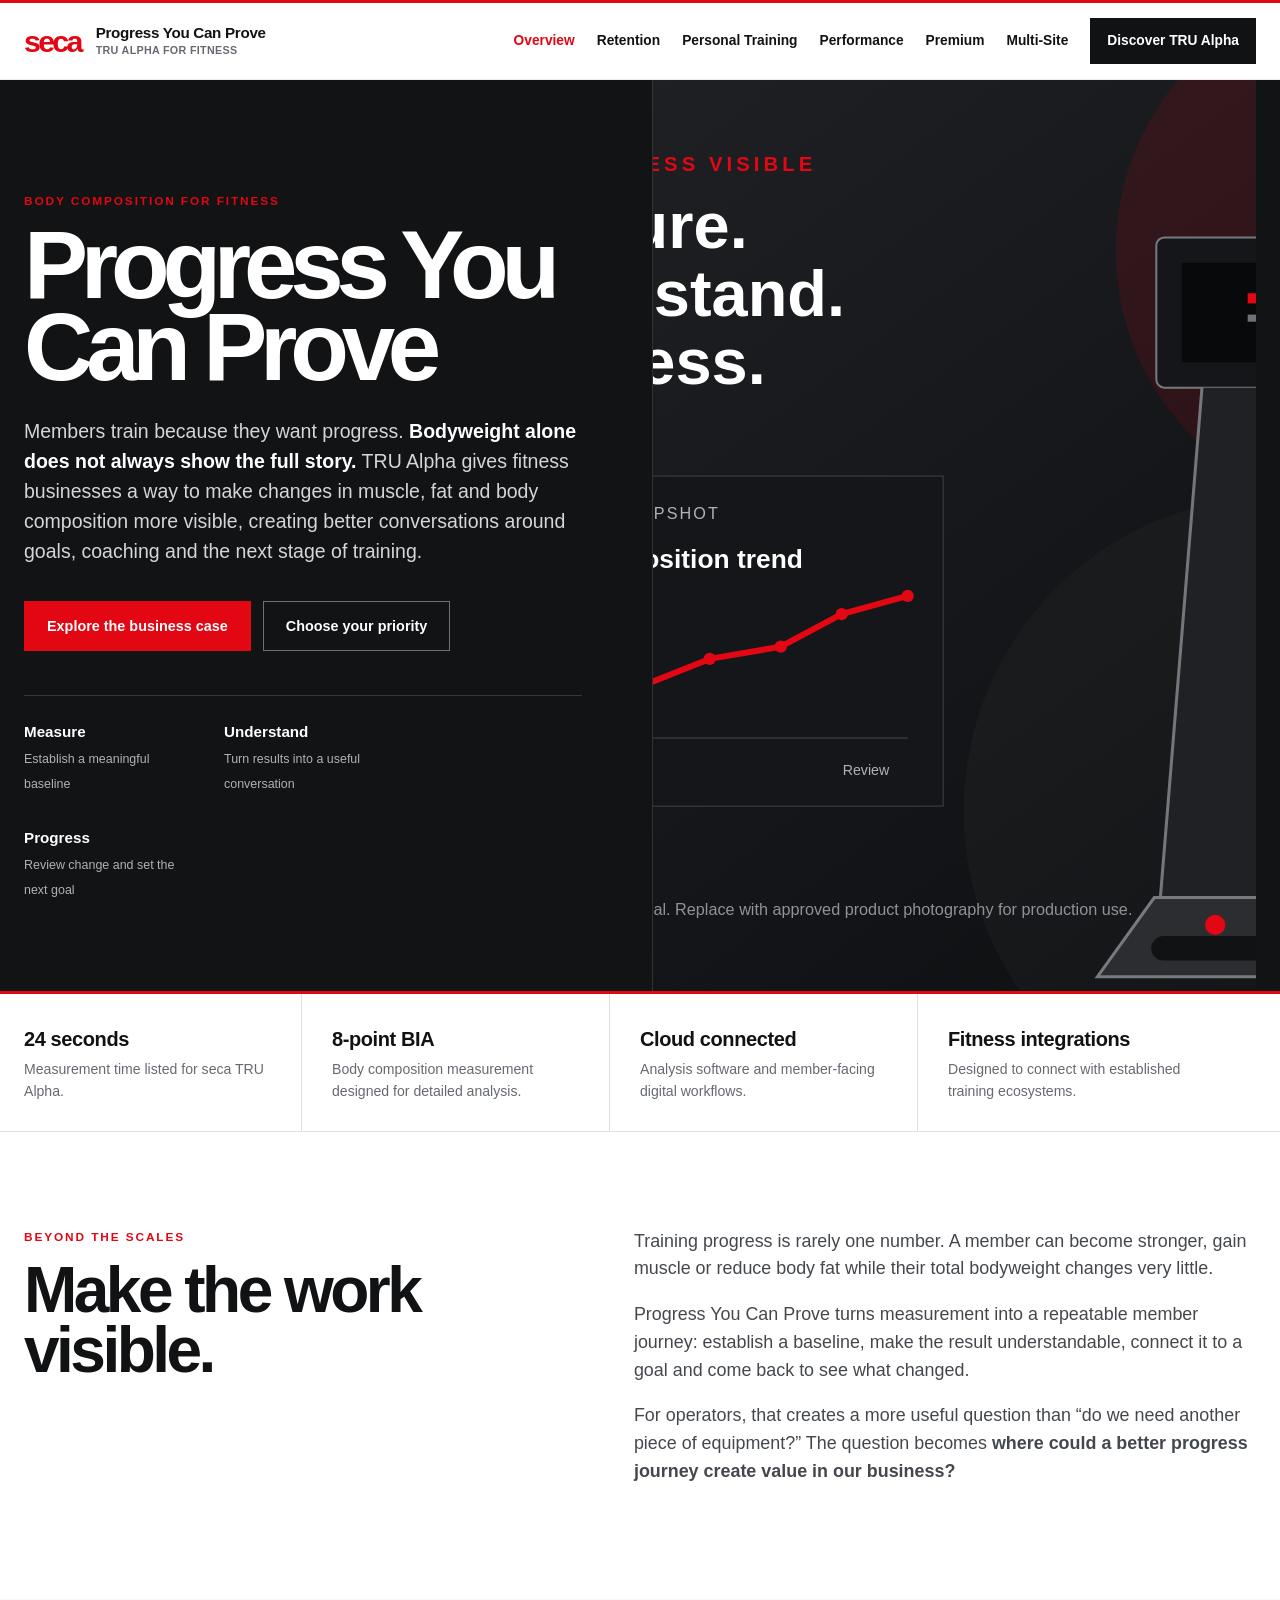
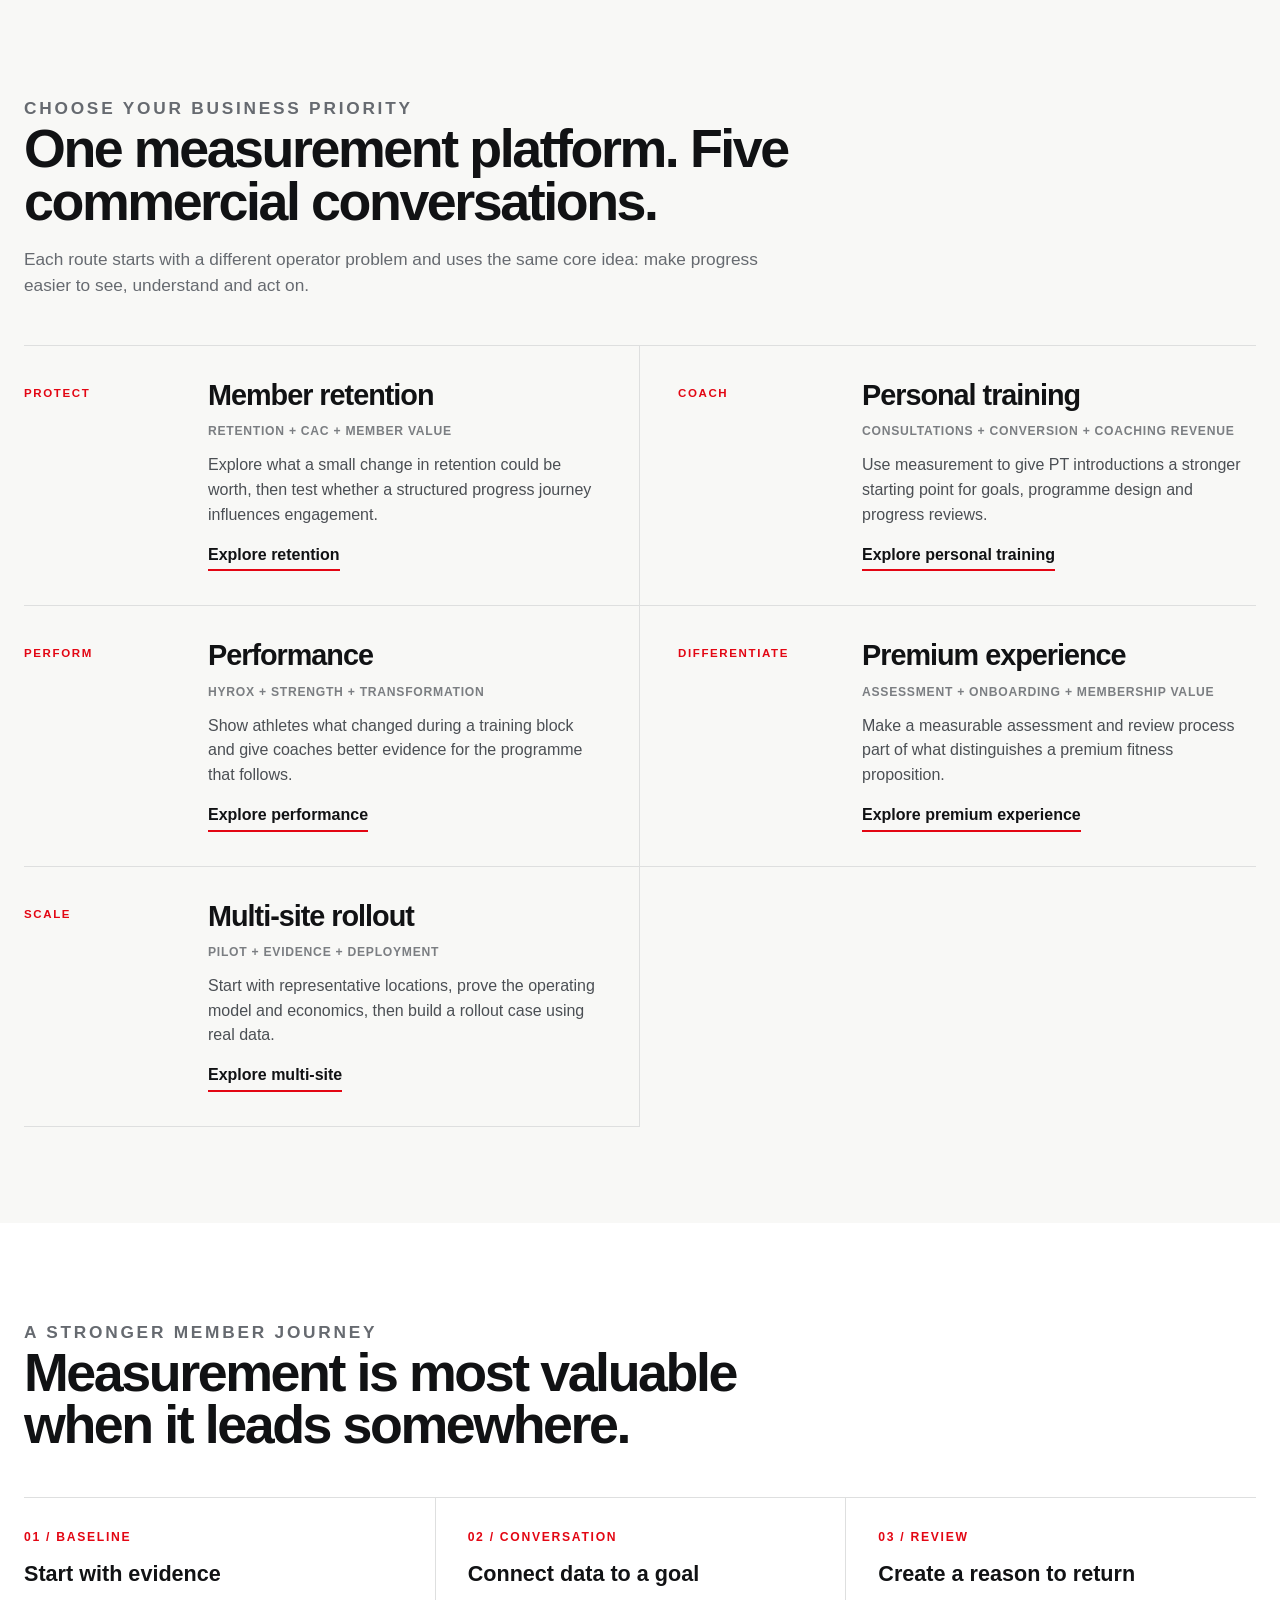
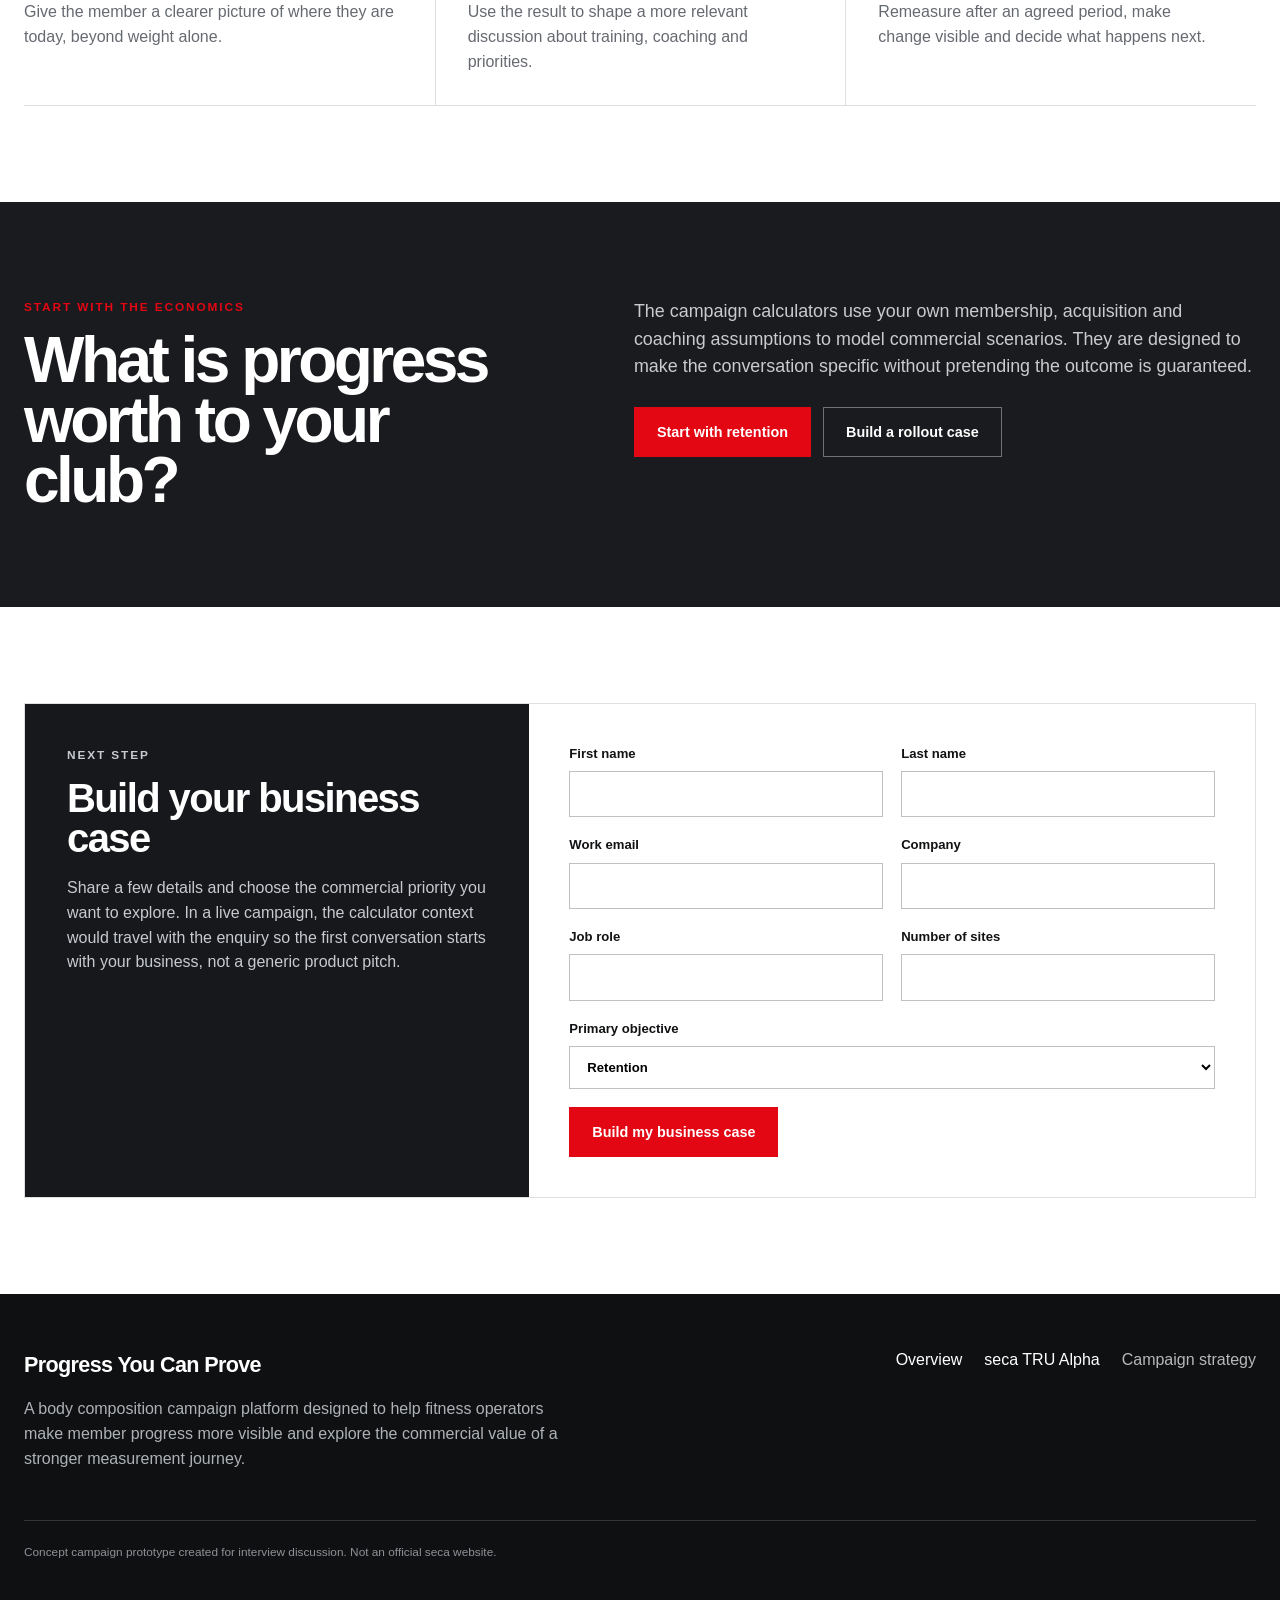
==== commit 0f6ef1df: "Fix campaign pillar spacing and use official TRU Alpha hero photography" ====
--- a/progress-you-can-prove/index.html
+++ b/progress-you-can-prove/index.html
@@ -1,5 +1,5 @@
-<!doctype html><html lang="en"><head><meta charset="utf-8"><meta name="viewport" content="width=device-width,initial-scale=1"><title>Progress You Can Prove | seca TRU Alpha</title><meta name="description" content="Make gym member progress more visible with a campaign concept built around body composition, coaching conversations and measurable commercial scenarios."><meta property="og:title" content="Progress You Can Prove | seca TRU Alpha"><meta property="og:description" content="Make gym member progress more visible with a campaign concept built around body composition, coaching conversations and measurable commercial scenarios."><meta property="og:type" content="website"><link rel="icon" href="../assets/images/favicon.svg" type="image/svg+xml"><link rel="stylesheet" href="../assets/css/styles.css"></head><body><a class="skip-link" href="#main">Skip to content</a><header class="site-header"><div class="container nav"><a class="brand" href="../progress-you-can-prove/"><span class="brand-mark">seca</span><span class="brand-copy">Progress You Can Prove<small>TRU Alpha for fitness</small></span></a><button class="nav-toggle" aria-label="Toggle navigation" aria-expanded="false"><span></span><span></span><span></span></button><nav class="nav-links" aria-label="Primary"><a href="../progress-you-can-prove/" aria-current="page">Overview</a><a href="../progress-you-can-prove/retention/">Retention</a><a href="../progress-you-can-prove/personal-training/">Personal Training</a><a href="../progress-you-can-prove/performance/">Performance</a><a href="../progress-you-can-prove/premium-experience/">Premium</a><a href="../progress-you-can-prove/multi-site/">Multi-Site</a><a class="nav-cta" href="https://secatru.com/en-en/products/seca-tru-alpha" target="_blank" rel="noopener">Discover TRU Alpha</a></nav></div></header><main id="main">
-<section class="hero"><div class="container hero-grid"><div class="hero-copy"><p class="eyebrow">Body composition for fitness</p><h1>Progress You Can Prove</h1><p class="lead">Members train because they want progress. <strong>Bodyweight alone does not always show the full story.</strong> TRU Alpha gives fitness businesses a way to make changes in muscle, fat and body composition more visible, creating better conversations around goals, coaching and the next stage of training.</p><div class="btn-row"><a class="btn btn--red" href="retention/">Explore the business case</a><a class="btn btn--outline" href="#business-priorities">Choose your priority</a></div><div class="hero-meta"><div><strong>Measure</strong><span>Establish a meaningful baseline</span></div><div><strong>Understand</strong><span>Turn results into a useful conversation</span></div><div><strong>Progress</strong><span>Review change and set the next goal</span></div></div></div><div class="hero-visual"><img src="../assets/images/tru-alpha-placeholder.svg" alt="Illustrative campaign visual showing body composition measurement and progress tracking"></div></div></section>
+<!doctype html><html lang="en"><head><meta charset="utf-8"><meta name="viewport" content="width=device-width,initial-scale=1"><title>Progress You Can Prove | seca TRU Alpha</title><meta name="description" content="Make gym member progress more visible with a campaign concept built around body composition, coaching conversations and measurable commercial scenarios."><meta property="og:title" content="Progress You Can Prove | seca TRU Alpha"><meta property="og:description" content="Make gym member progress more visible with a campaign concept built around body composition, coaching conversations and measurable commercial scenarios."><meta property="og:type" content="website"><link rel="icon" href="../assets/images/favicon.svg" type="image/svg+xml"><link rel="stylesheet" href="../assets/css/styles.css"><style>.pillar{grid-template-columns:160px minmax(0,1fr);column-gap:24px}.pillar .tag{white-space:nowrap;overflow:visible}.hero-visual img{object-position:42% center}@media(max-width:900px){.pillar{grid-template-columns:1fr;gap:8px}.pillar .tag{margin-bottom:2px}}</style></head><body><a class="skip-link" href="#main">Skip to content</a><header class="site-header"><div class="container nav"><a class="brand" href="../progress-you-can-prove/"><span class="brand-mark">seca</span><span class="brand-copy">Progress You Can Prove<small>TRU Alpha for fitness</small></span></a><button class="nav-toggle" aria-label="Toggle navigation" aria-expanded="false"><span></span><span></span><span></span></button><nav class="nav-links" aria-label="Primary"><a href="../progress-you-can-prove/" aria-current="page">Overview</a><a href="../progress-you-can-prove/retention/">Retention</a><a href="../progress-you-can-prove/personal-training/">Personal Training</a><a href="../progress-you-can-prove/performance/">Performance</a><a href="../progress-you-can-prove/premium-experience/">Premium</a><a href="../progress-you-can-prove/multi-site/">Multi-Site</a><a class="nav-cta" href="https://secatru.com/en-en/products/seca-tru-alpha" target="_blank" rel="noopener">Discover TRU Alpha</a></nav></div></header><main id="main">
+<section class="hero"><div class="container hero-grid"><div class="hero-copy"><p class="eyebrow">Body composition for fitness</p><h1>Progress You Can Prove</h1><p class="lead">Members train because they want progress. <strong>Bodyweight alone does not always show the full story.</strong> TRU Alpha gives fitness businesses a way to make changes in muscle, fat and body composition more visible, creating better conversations around goals, coaching and the next stage of training.</p><div class="btn-row"><a class="btn btn--red" href="retention/">Explore the business case</a><a class="btn btn--outline" href="#business-priorities">Choose your priority</a></div><div class="hero-meta"><div><strong>Measure</strong><span>Establish a meaningful baseline</span></div><div><strong>Understand</strong><span>Turn results into a useful conversation</span></div><div><strong>Progress</strong><span>Review change and set the next goal</span></div></div></div><div class="hero-visual"><img src="https://secatru.com/wp-content/uploads/2025/03/seca-TRU-Alpha_Sliderbild03-1024x682.jpg" alt="seca TRU Alpha body composition measurement in a fitness environment" fetchpriority="high" referrerpolicy="no-referrer" onerror="this.onerror=null;this.src='../assets/images/tru-alpha-placeholder.svg';"></div></div></section>
 <section class="proof-strip"><div class="container proof-grid"><div class="proof-item"><strong>24 seconds</strong><span>Measurement time listed for seca TRU Alpha.</span></div><div class="proof-item"><strong>8-point BIA</strong><span>Body composition measurement designed for detailed analysis.</span></div><div class="proof-item"><strong>Cloud connected</strong><span>Analysis software and member-facing digital workflows.</span></div><div class="proof-item"><strong>Fitness integrations</strong><span>Designed to connect with established training ecosystems.</span></div></div></section>
 <section class="section"><div class="container"><div class="intro-split"><div><p class="eyebrow">Beyond the scales</p><h2 class="display">Make the work visible.</h2></div><div class="intro-copy"><p>Training progress is rarely one number. A member can become stronger, gain muscle or reduce body fat while their total bodyweight changes very little.</p><p>Progress You Can Prove turns measurement into a repeatable member journey: establish a baseline, make the result understandable, connect it to a goal and come back to see what changed.</p><p>For operators, that creates a more useful question than “do we need another piece of equipment?” The question becomes <strong>where could a better progress journey create value in our business?</strong></p></div></div></div></section>
 <section class="section section--soft" id="business-priorities"><div class="container"><div class="section-head"><p class="eyebrow">Choose your business priority</p><h2>One measurement platform. Five commercial conversations.</h2><p>Each route starts with a different operator problem and uses the same core idea: make progress easier to see, understand and act on.</p></div><div class="pillars">
--- a/assets/css/styles.css
+++ b/assets/css/styles.css
@@ -45,21 +45,21 @@
 
 .intro-split{display:grid;grid-template-columns:.92fr 1.08fr;gap:80px;align-items:start}.intro-split .display{font-size:clamp(2.7rem,5vw,5.1rem);line-height:.94;letter-spacing:-.055em;margin:0}.intro-copy{font-size:1.12rem;color:#44484d}.intro-copy p:first-child{margin-top:0}
 
-.pillars{display:grid;grid-template-columns:1fr 1fr;border-top:1px solid var(--line)}.pillar{display:grid;grid-template-columns:96px 1fr;gap:18px;padding:34px 0;border-bottom:1px solid var(--line)}.pillar:nth-child(odd){padding-right:38px;border-right:1px solid var(--line)}.pillar:nth-child(even){padding-left:38px}.pillar .tag{font-size:.72rem;letter-spacing:.14em;font-weight:900;color:var(--seca-red);padding-top:5px}.pillar h3{font-size:1.8rem;line-height:1.05;letter-spacing:-.035em;margin:0 0 12px}.pillar .theme{font-size:.76rem;font-weight:800;color:#7b7e82;text-transform:uppercase;letter-spacing:.06em;margin-bottom:12px}.pillar p{margin:0 0 15px;color:#4b4f54}.text-link{display:inline-block;font-weight:800;text-decoration:none;border-bottom:2px solid var(--seca-red);padding-bottom:2px}
+.pillars{display:grid;grid-template-columns:1fr 1fr;border-top:1px solid var(--line)}.pillar{display:grid;grid-template-columns:132px minmax(0,1fr);gap:18px;padding:34px 0;border-bottom:1px solid var(--line);min-width:0}.pillar:nth-child(odd){padding-right:38px;border-right:1px solid var(--line)}.pillar:nth-child(even){padding-left:38px}.pillar>div{min-width:0}.pillar .tag{font-size:.72rem;letter-spacing:.14em;font-weight:900;color:var(--seca-red);padding-top:5px;white-space:nowrap}.pillar h3{font-size:1.8rem;line-height:1.05;letter-spacing:-.035em;margin:0 0 12px}.pillar .theme{font-size:.76rem;font-weight:800;color:#7b7e82;text-transform:uppercase;letter-spacing:.06em;margin-bottom:12px}.pillar .theme,.pillar p,.pillar a{overflow-wrap:anywhere}.pillar p{margin:0 0 15px;color:#4b4f54}.text-link{display:inline-block;font-weight:800;text-decoration:none;border-bottom:2px solid var(--seca-red);padding-bottom:2px}
 
 .value-rail{display:grid;grid-template-columns:repeat(3,1fr);border-top:1px solid var(--line);border-bottom:1px solid var(--line)}.value-item{padding:30px 32px 30px 0}.value-item+ .value-item{padding-left:32px;border-left:1px solid var(--line)}.value-item b{display:block;color:var(--seca-red);font-size:.76rem;letter-spacing:.14em;margin-bottom:10px}.value-item h3{margin:0 0 10px;font-size:1.35rem}.value-item p{margin:0;color:var(--muted)}
 
 .page-hero{background:#121315;color:#fff;padding:100px 0 82px;position:relative;overflow:hidden}.page-hero:after{content:"";position:absolute;bottom:0;left:0;right:0;height:3px;background:var(--seca-red)}.page-hero-grid{display:grid;grid-template-columns:1.1fr .9fr;gap:70px;align-items:end}.page-hero h1{font-size:clamp(3.5rem,6vw,6.2rem);line-height:.9;letter-spacing:-.062em;margin:0 0 24px;max-width:900px}.page-hero .lead{margin:0;font-size:1.18rem;color:#d2d4d6;max-width:820px}.hero-aside{border-top:1px solid #44474b;padding-top:22px}.hero-aside .hero-stat{font-size:2.8rem;line-height:1;font-weight:900;letter-spacing:-.05em;color:#fff}.hero-aside p{color:#b9bdc1;margin:10px 0 0}.theme-line{margin-top:28px;padding-top:20px;border-top:1px solid #3b3d41;color:#bdc0c3;font-size:.9rem}
 
-.journey{display:grid;grid-template-columns:repeat(7,1fr);border-top:1px solid var(--line);border-bottom:1px solid var(--line)}.journey-step{padding:26px 18px 26px 0;position:relative}.journey-step+ .journey-step{padding-left:18px;border-left:1px solid var(--line)}.journey-step:before{content:"";position:absolute;top:-2px;left:0;width:42px;height:3px;background:var(--seca-red)}.journey-step strong{display:block;font-size:.93rem}.journey-step span{display:block;margin-top:6px;font-size:.82rem;color:var(--muted)}
+.journey{display:grid;grid-template-columns:repeat(7,1fr);border-top:1px solid var(--line);border-bottom:1px solid var(--line)}.journey-step{padding:26px 18px 26px 0;position:relative;min-width:0}.journey-step+ .journey-step{padding-left:18px;border-left:1px solid var(--line)}.journey-step:before{content:"";position:absolute;top:-2px;left:0;width:42px;height:3px;background:var(--seca-red)}.journey-step strong{display:block;font-size:.93rem}.journey-step span{display:block;margin-top:6px;font-size:.82rem;color:var(--muted)}.journey-step strong,.journey-step span{overflow-wrap:anywhere}
 
 .calc-shell{display:grid;grid-template-columns:.92fr 1.08fr;border:1px solid #d7d9da;background:#fff;box-shadow:var(--shadow)}.calc-controls{padding:40px 40px 34px;border-right:1px solid var(--line)}.calc-results{padding:40px;background:#17181b;color:#fff}.calc-controls h3,.calc-results h3{margin:0 0 22px;font-size:1.3rem}.field{margin-bottom:24px}.field label{display:flex;justify-content:space-between;gap:12px;font-size:.88rem;font-weight:800;margin-bottom:8px}.field-note{font-size:.77rem;color:var(--muted);margin:6px 0 0}.field input[type=number],.field select,.assumptions input{width:100%;padding:12px 13px;border:1px solid #bfc2c5;background:#fff;color:#111}.field input[type=number]:focus,.field select:focus,.lead-form input:focus,.lead-form select:focus{outline:2px solid rgba(227,6,19,.2);border-color:var(--seca-red)}.field input[type=range]{width:100%;accent-color:var(--seca-red)}.range-value{color:var(--seca-red);font-variant-numeric:tabular-nums}.tooltip{display:inline-grid;place-items:center;width:18px;height:18px;border-radius:50%;border:1px solid #9da0a4;font-size:.7rem;color:#5e6266;position:relative}.tooltip:hover:after,.tooltip:focus:after{content:attr(data-tip);position:absolute;left:24px;top:-10px;width:265px;background:#111;color:#fff;padding:10px 12px;font-weight:500;z-index:8;box-shadow:var(--shadow)}
 .assumption-badge{display:inline-block;font-size:.68rem;text-transform:uppercase;letter-spacing:.11em;background:#2d2f33;color:#fff;padding:6px 8px;margin:-8px 0 22px}.assumption-badge--known{background:#e9eaeb;color:#111}
-.result-grid{display:grid;grid-template-columns:1fr 1fr;gap:1px;background:#36383c;border:1px solid #36383c}.result{background:#202226;padding:22px}.result--feature{grid-column:1/-1;background:#fff;color:#111;padding:28px}.result-label{display:block;font-size:.72rem;color:#aeb2b6;text-transform:uppercase;letter-spacing:.08em}.result--feature .result-label{color:#6a6d71}.result-value{display:block;margin-top:8px;font-size:1.8rem;line-height:1;font-weight:900;letter-spacing:-.04em}.result--feature .result-value{font-size:2.8rem;color:var(--seca-red)}.caveat{font-size:.78rem;color:#aeb2b6;margin:16px 0 0}.result--feature .caveat{color:#65696e}.mini-chart{margin-top:28px}.bar-row{display:grid;grid-template-columns:150px 1fr 88px;gap:12px;align-items:center;font-size:.75rem;margin:10px 0}.bar-track{height:12px;background:#34363a}.bar-fill{height:100%;background:var(--seca-red);transition:width .25s ease}
+.result-grid{display:grid;grid-template-columns:1fr 1fr;gap:1px;background:#36383c;border:1px solid #36383c}.result{background:#202226;padding:22px;min-width:0}.result--feature{grid-column:1/-1;background:#fff;color:#111;padding:28px}.result-label{display:block;font-size:.72rem;color:#aeb2b6;text-transform:uppercase;letter-spacing:.08em;overflow-wrap:anywhere}.result--feature .result-label{color:#6a6d71}.result-value{display:block;margin-top:8px;font-size:1.8rem;line-height:1;font-weight:900;letter-spacing:-.04em;overflow-wrap:anywhere}.result--feature .result-value{font-size:2.8rem;color:var(--seca-red)}.caveat{font-size:.78rem;color:#aeb2b6;margin:16px 0 0}.result--feature .caveat{color:#65696e}.mini-chart{margin-top:28px}.bar-row{display:grid;grid-template-columns:150px 1fr 88px;gap:12px;align-items:center;font-size:.75rem;margin:10px 0}.bar-track{height:12px;background:#34363a}.bar-fill{height:100%;background:var(--seca-red);transition:width .25s ease}
 
-.comparison{display:grid;grid-template-columns:1fr 1fr;border-top:1px solid var(--line);border-bottom:1px solid var(--line)}.comparison-col{padding:34px 46px 34px 0}.comparison-col+ .comparison-col{padding-left:46px;border-left:1px solid var(--line)}.comparison h3{margin:0 0 16px;font-size:1.5rem}.comparison p{margin:0;color:#4e5257}.callout{border-left:4px solid var(--seca-red);padding:16px 22px;background:#fff}.section--dark .callout{background:#25272b}.callout p{margin:0;font-size:1.05rem}
-.steps{display:grid;grid-template-columns:repeat(3,1fr);border-top:1px solid var(--line);border-left:1px solid var(--line)}.step{padding:30px;border-right:1px solid var(--line);border-bottom:1px solid var(--line);min-height:185px}.step-num{font-size:.72rem;font-weight:900;color:var(--seca-red);letter-spacing:.08em}.step h3{margin:10px 0 9px;font-size:1.3rem}.step p{margin:0;color:var(--muted)}
-.timeline{display:grid;grid-template-columns:repeat(4,1fr);border-top:1px solid var(--line);border-bottom:1px solid var(--line)}.timeline-item{padding:30px 28px 30px 0}.timeline-item+ .timeline-item{padding-left:28px;border-left:1px solid var(--line)}.timeline-item strong{font-size:.72rem;color:var(--seca-red);letter-spacing:.1em}.timeline-item h3{margin:10px 0 9px}.timeline-item p{margin:0;color:var(--muted);font-size:.9rem}.kpi-grid{display:grid;grid-template-columns:repeat(4,1fr);border-top:1px solid #44464a;border-bottom:1px solid #44464a}.kpi{padding:22px 18px 22px 0;font-weight:800}.kpi+ .kpi{padding-left:18px;border-left:1px solid #44464a}
+.comparison{display:grid;grid-template-columns:1fr 1fr;border-top:1px solid var(--line);border-bottom:1px solid var(--line)}.comparison-col{padding:34px 46px 34px 0;min-width:0}.comparison-col+ .comparison-col{padding-left:46px;border-left:1px solid var(--line)}.comparison h3{margin:0 0 16px;font-size:1.5rem}.comparison p{margin:0;color:#4e5257}.comparison h3,.comparison p{overflow-wrap:anywhere}.callout{border-left:4px solid var(--seca-red);padding:16px 22px;background:#fff}.section--dark .callout{background:#25272b}.callout p{margin:0;font-size:1.05rem}
+.steps{display:grid;grid-template-columns:repeat(3,1fr);border-top:1px solid var(--line);border-left:1px solid var(--line)}.step{padding:30px;border-right:1px solid var(--line);border-bottom:1px solid var(--line);min-height:185px;min-width:0}.step-num{font-size:.72rem;font-weight:900;color:var(--seca-red);letter-spacing:.08em}.step h3{margin:10px 0 9px;font-size:1.3rem}.step p{margin:0;color:var(--muted)}.step h3,.step p{overflow-wrap:anywhere}
+.timeline{display:grid;grid-template-columns:repeat(4,1fr);border-top:1px solid var(--line);border-bottom:1px solid var(--line)}.timeline-item{padding:30px 28px 30px 0;min-width:0}.timeline-item+ .timeline-item{padding-left:28px;border-left:1px solid var(--line)}.timeline-item strong{font-size:.72rem;color:var(--seca-red);letter-spacing:.1em}.timeline-item h3{margin:10px 0 9px}.timeline-item p{margin:0;color:var(--muted);font-size:.9rem}.timeline-item strong,.timeline-item h3,.timeline-item p{overflow-wrap:anywhere}.kpi-grid{display:grid;grid-template-columns:repeat(4,1fr);border-top:1px solid #44464a;border-bottom:1px solid #44464a}.kpi{padding:22px 18px 22px 0;font-weight:800;min-width:0;overflow-wrap:anywhere}.kpi+ .kpi{padding-left:18px;border-left:1px solid #44464a}
 
 .toggle-list{display:grid;gap:9px}.toggle-item{display:flex;justify-content:space-between;align-items:center;padding:13px 0;border-bottom:1px solid var(--line);font-weight:700}.toggle-item input{width:20px;height:20px;accent-color:var(--seca-red)}.assumptions{margin-top:20px;border-top:1px solid var(--line);border-bottom:1px solid var(--line)}.assumptions summary{padding:14px 0;font-weight:800;cursor:pointer}.assumptions div{padding:4px 0 18px;color:#575b60;font-size:.84rem}.assumptions label{display:block;margin:12px 0}
 
@@ -67,7 +67,7 @@
 
 .site-footer{background:#0f1012;color:#c8cbce;padding:54px 0 30px}.footer-grid{display:grid;grid-template-columns:1.15fr .85fr;gap:60px}.footer-brand{font-size:1.35rem;color:#fff;font-weight:900;letter-spacing:-.03em}.footer-copy{max-width:560px;color:#aeb2b6}.footer-links{display:flex;justify-content:flex-end;gap:22px;flex-wrap:wrap;align-content:flex-start}.site-footer a{color:#fff;text-decoration:none}.site-footer a:hover{color:#ff777d}.footer-note{font-size:.74rem;margin-top:32px;padding-top:22px;border-top:1px solid #33353a;color:#8e9297}.strategy-open{opacity:.7}
 
-.modal{position:fixed;inset:0;background:rgba(0,0,0,.78);z-index:999;display:none;align-items:center;justify-content:center;padding:22px}.modal.is-open{display:flex}.modal-card{background:#fff;max-width:1040px;width:100%;max-height:90vh;overflow:auto;box-shadow:0 35px 90px rgba(0,0,0,.35)}.modal-head{position:sticky;top:0;z-index:2;display:flex;justify-content:space-between;align-items:center;padding:22px 28px;border-bottom:1px solid var(--line);background:#fff}.modal-head h2{margin:0;font-size:1.5rem}.modal-close{width:38px;height:38px;border:0;background:#111;color:#fff;font-size:1.3rem}.modal-body{padding:34px}.strategy-grid{display:grid;grid-template-columns:repeat(2,1fr);gap:18px}.strategy-card{padding:22px;border-top:3px solid var(--seca-red);background:#f5f5f3}.strategy-card h3{margin:0 0 9px}.strategy-card p{margin:0;color:#55595e}.strategy-wide{grid-column:1/-1}.strategy-flow{display:flex;gap:7px;flex-wrap:wrap;margin-top:12px}.strategy-flow span{padding:7px 9px;background:#fff;border:1px solid #d7d9da;font-size:.76rem;font-weight:800}.strategy-note{margin-top:22px;border-left:4px solid var(--seca-red);padding:14px 18px;background:#fafafa;color:#4c5055}
+.modal{position:fixed;inset:0;background:rgba(0,0,0,.78);z-index:999;display:none;align-items:center;justify-content:center;padding:22px}.modal.is-open{display:flex}.modal-card{background:#fff;max-width:1040px;width:100%;max-height:90vh;overflow:auto;box-shadow:0 35px 90px rgba(0,0,0,.35)}.modal-head{position:sticky;top:0;z-index:2;display:flex;justify-content:space-between;align-items:center;padding:22px 28px;border-bottom:1px solid var(--line);background:#fff}.modal-head h2{margin:0;font-size:1.5rem}.modal-close{width:38px;height:38px;border:0;background:#111;color:#fff;font-size:1.3rem}.modal-body{padding:34px}.strategy-grid{display:grid;grid-template-columns:repeat(2,1fr);gap:18px}.strategy-card{padding:22px;border-top:3px solid var(--seca-red);background:#f5f5f3;min-width:0}.strategy-card h3{margin:0 0 9px}.strategy-card p{margin:0;color:#55595e}.strategy-card h3,.strategy-card p{overflow-wrap:anywhere}.strategy-wide{grid-column:1/-1}.strategy-flow{display:flex;gap:7px;flex-wrap:wrap;margin-top:12px}.strategy-flow span{padding:7px 9px;background:#fff;border:1px solid #d7d9da;font-size:.76rem;font-weight:800}.strategy-note{margin-top:22px;border-left:4px solid var(--seca-red);padding:14px 18px;background:#fafafa;color:#4c5055}
 
 @media(max-width:1080px){
   .nav-links{gap:14px}.nav-links a{font-size:.81rem}.nav-cta{display:none}.hero-grid,.page-hero-grid{grid-template-columns:1fr}.hero-copy{padding:90px 0 62px}.hero-visual{min-height:470px;border-left:0;border-top:1px solid #303236}.page-hero{padding:84px 0 70px}.hero-aside{max-width:520px}.intro-split{gap:50px}.journey{grid-template-columns:repeat(4,1fr)}.journey-step:nth-child(5){border-left:0}.calc-shell{grid-template-columns:1fr}.calc-controls{border-right:0;border-bottom:1px solid var(--line)}
@@ -76,5 +76,5 @@
   .nav-toggle{display:block}.nav-links{display:none;position:absolute;left:0;right:0;top:79px;background:#fff;padding:22px 24px 26px;box-shadow:var(--shadow);flex-direction:column;align-items:flex-start}.nav-links.is-open{display:flex}.nav-cta{display:inline-flex}.proof-grid{grid-template-columns:1fr 1fr}.proof-item:nth-child(2){border-right:0;margin-right:0}.pillars{grid-template-columns:1fr}.pillar:nth-child(odd),.pillar:nth-child(even){padding:30px 0;border-right:0}.intro-split{grid-template-columns:1fr}.value-rail{grid-template-columns:1fr}.value-item,.value-item+ .value-item{padding:25px 0;border-left:0;border-bottom:1px solid var(--line)}.steps{grid-template-columns:1fr 1fr}.timeline{grid-template-columns:1fr 1fr}.timeline-item:nth-child(3){border-left:0}.form-shell{grid-template-columns:1fr}.footer-grid{grid-template-columns:1fr}.footer-links{justify-content:flex-start}.strategy-grid{grid-template-columns:1fr}.strategy-wide{grid-column:auto}
 }
 @media(max-width:640px){
-  .container{width:min(calc(100% - 30px),var(--max))}.section{padding:72px 0}.nav{height:70px}.brand{min-width:0}.brand-copy small{display:none}.hero-copy{padding:72px 0 48px}.hero h1{font-size:clamp(3.45rem,16vw,5rem)}.hero-visual{min-height:330px}.hero-meta{gap:18px}.hero-meta div{max-width:140px}.proof-grid{grid-template-columns:1fr}.proof-item,.proof-item:nth-child(2){margin-right:0;border-right:0;border-bottom:1px solid var(--line)}.pillar{grid-template-columns:72px 1fr}.journey{grid-template-columns:1fr 1fr}.journey-step:nth-child(odd){border-left:0}.page-hero h1{font-size:clamp(3rem,13vw,4.6rem)}.result-grid{grid-template-columns:1fr}.result--feature{grid-column:1}.steps,.timeline,.kpi-grid{grid-template-columns:1fr}.step,.timeline-item,.timeline-item+ .timeline-item,.kpi,.kpi+ .kpi{border-left:0;padding:24px 0}.comparison{grid-template-columns:1fr}.comparison-col,.comparison-col+ .comparison-col{padding:26px 0;border-left:0}.lead-form{grid-template-columns:1fr;padding:28px}.lead-form .full{grid-column:1}.form-copy{padding:30px}.calc-controls,.calc-results{padding:28px 22px}.bar-row{grid-template-columns:1fr}.bar-track{order:3}.footer-links{flex-direction:column;gap:10px}.modal-body{padding:24px}.modal-head{padding:18px 20px}
+  .container{width:min(calc(100% - 30px),var(--max))}.section{padding:72px 0}.nav{height:70px}.brand{min-width:0}.brand-copy small{display:none}.hero-copy{padding:72px 0 48px}.hero h1{font-size:clamp(3.45rem,16vw,5rem)}.hero-visual{min-height:330px}.hero-meta{gap:18px}.hero-meta div{max-width:140px}.proof-grid{grid-template-columns:1fr}.proof-item,.proof-item:nth-child(2){margin-right:0;border-right:0;border-bottom:1px solid var(--line)}.pillar{grid-template-columns:1fr;gap:10px}.pillar .tag{white-space:normal;padding-top:0}.journey{grid-template-columns:1fr 1fr}.journey-step:nth-child(odd){border-left:0}.page-hero h1{font-size:clamp(3rem,13vw,4.6rem)}.result-grid{grid-template-columns:1fr}.result--feature{grid-column:1}.steps,.timeline,.kpi-grid{grid-template-columns:1fr}.step,.timeline-item,.timeline-item+ .timeline-item,.kpi,.kpi+ .kpi{border-left:0;padding:24px 0}.comparison{grid-template-columns:1fr}.comparison-col,.comparison-col+ .comparison-col{padding:26px 0;border-left:0}.lead-form{grid-template-columns:1fr;padding:28px}.lead-form .full{grid-column:1}.form-copy{padding:30px}.calc-controls,.calc-results{padding:28px 22px}.bar-row{grid-template-columns:1fr}.bar-track{order:3}.footer-links{flex-direction:column;gap:10px}.modal-body{padding:24px}.modal-head{padding:18px 20px}
 }
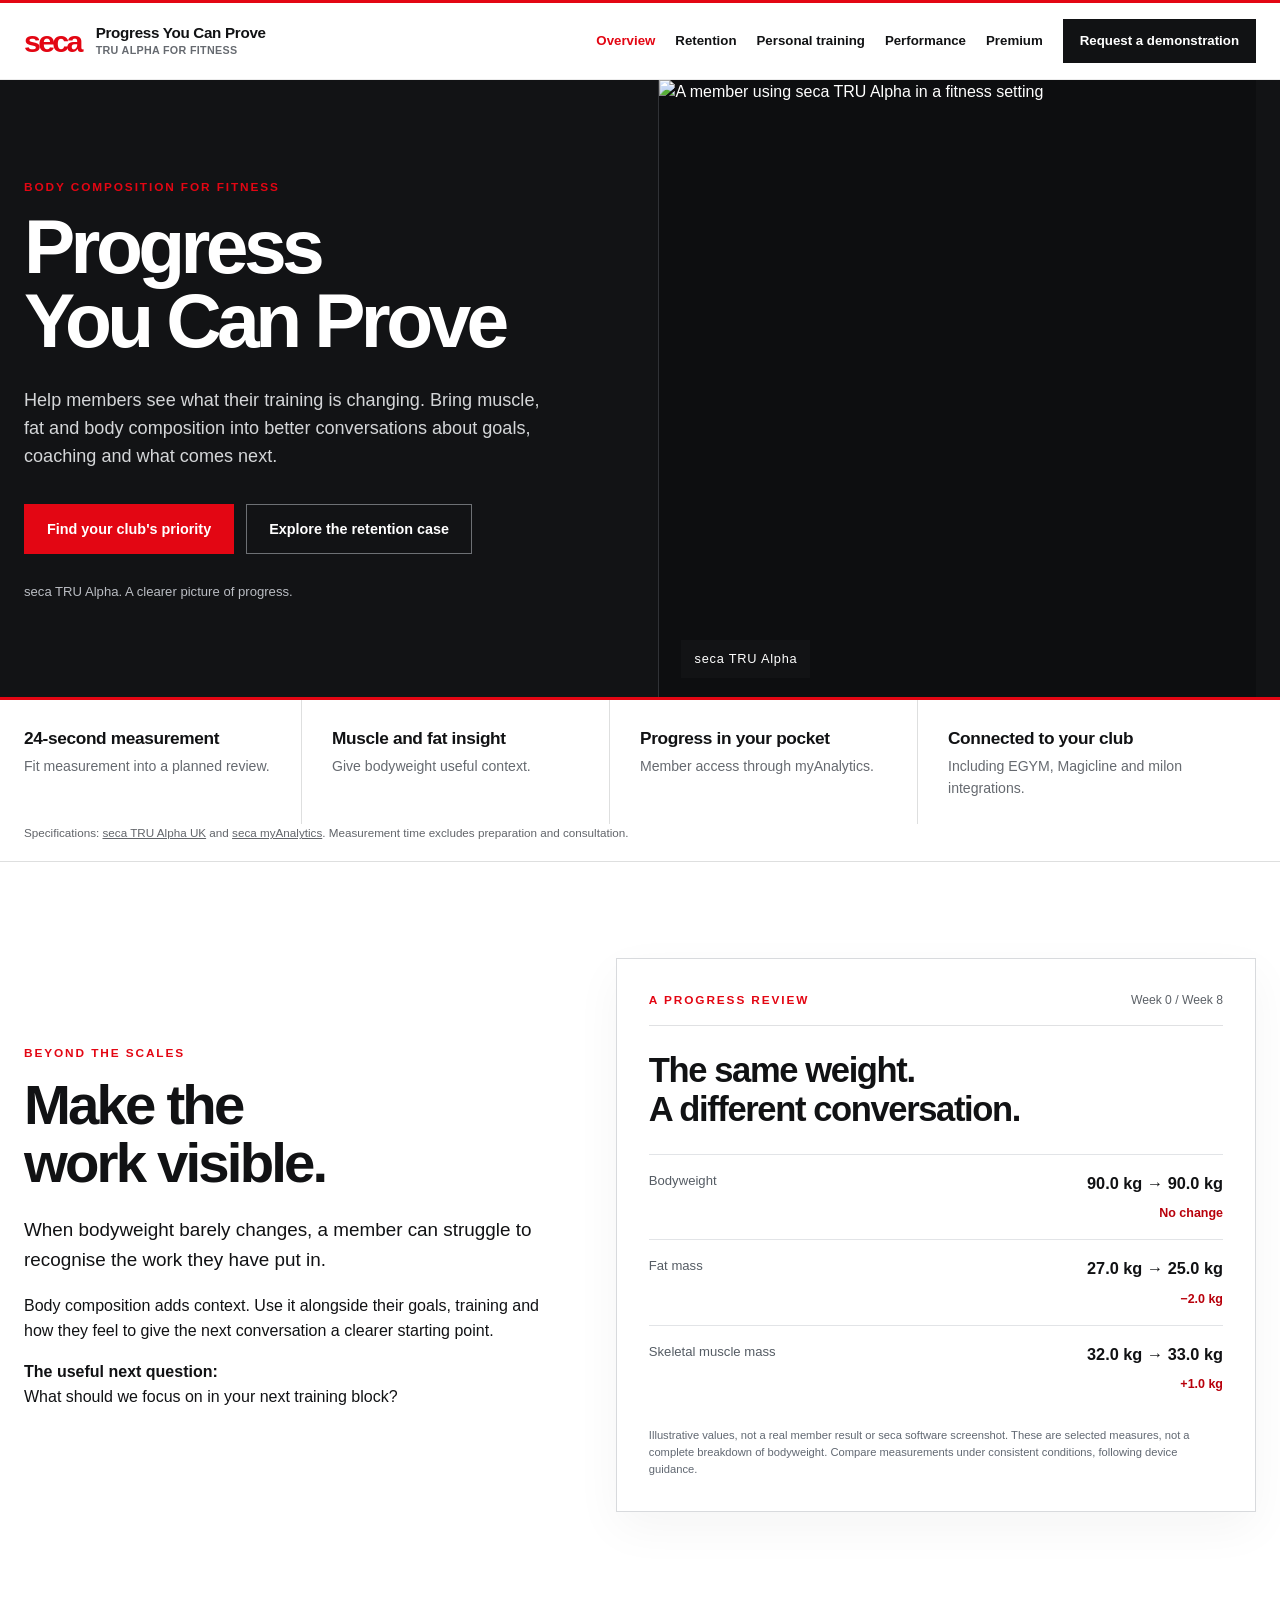
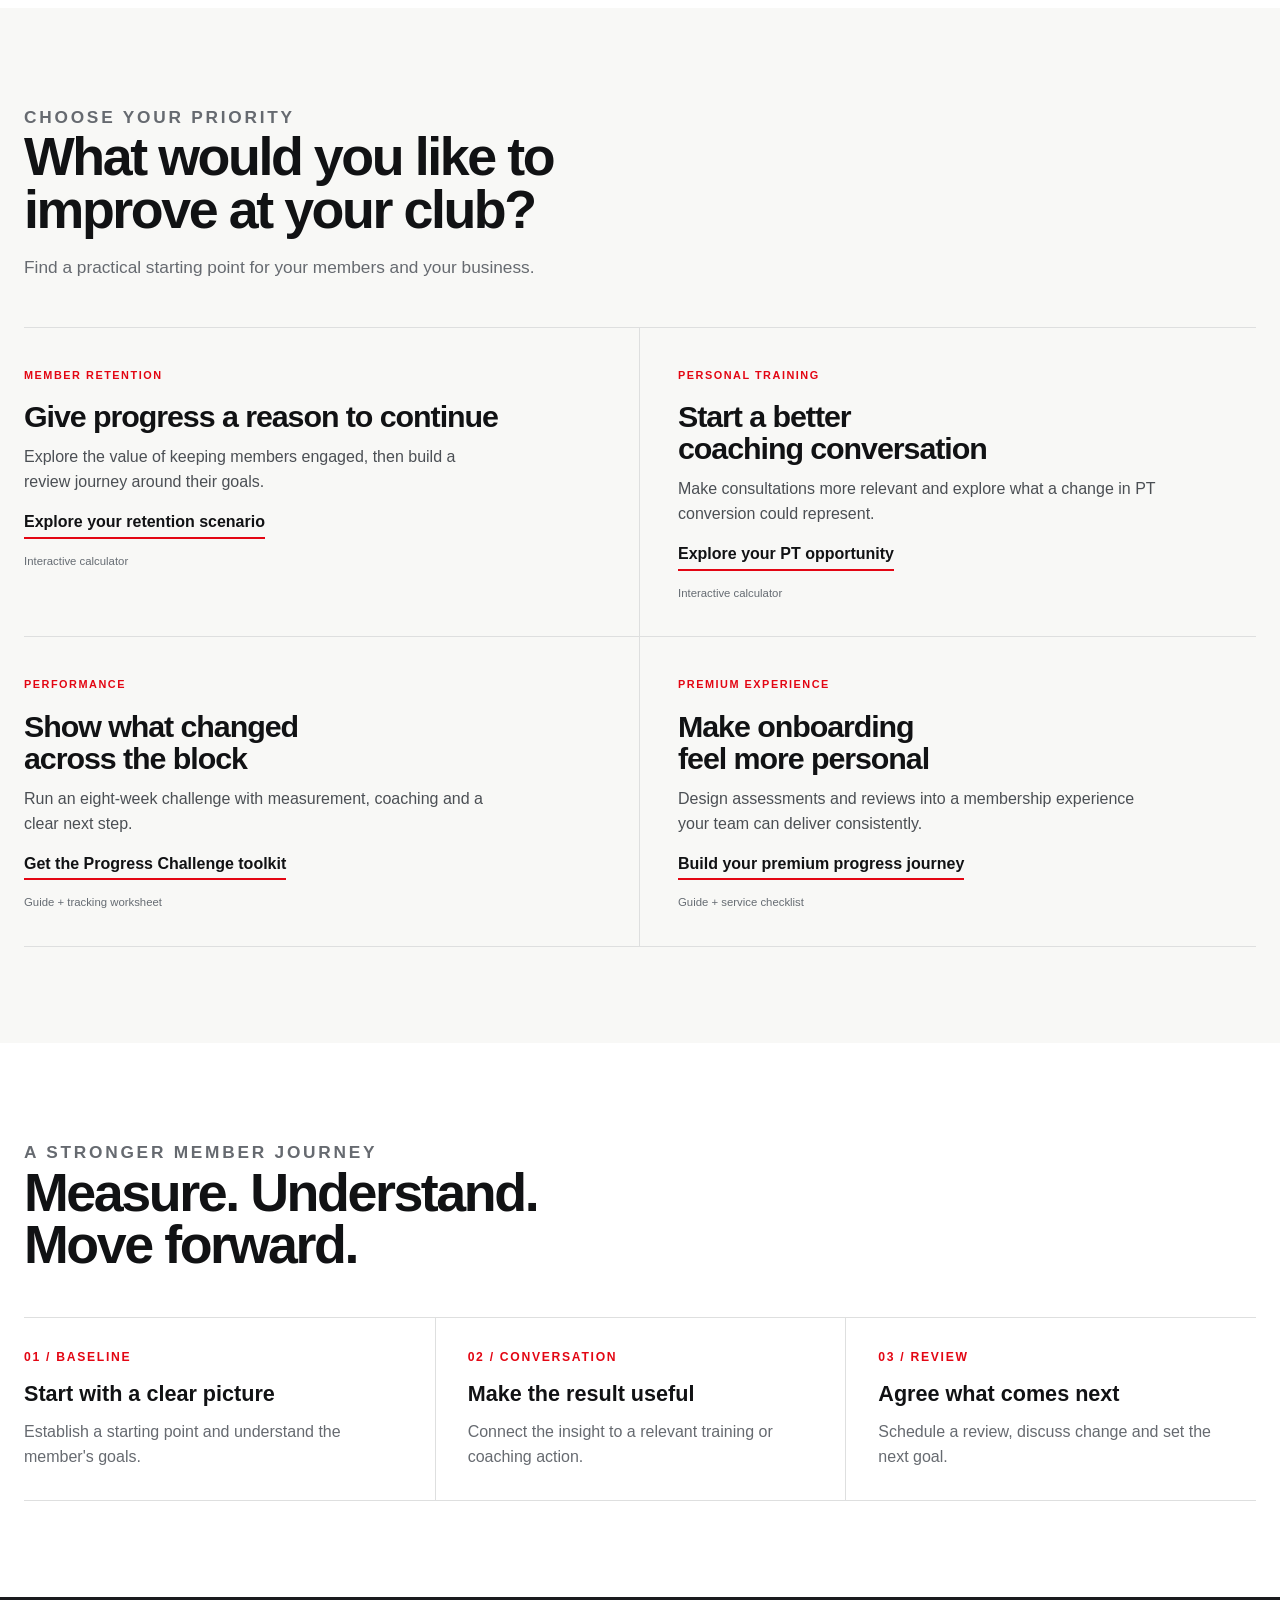
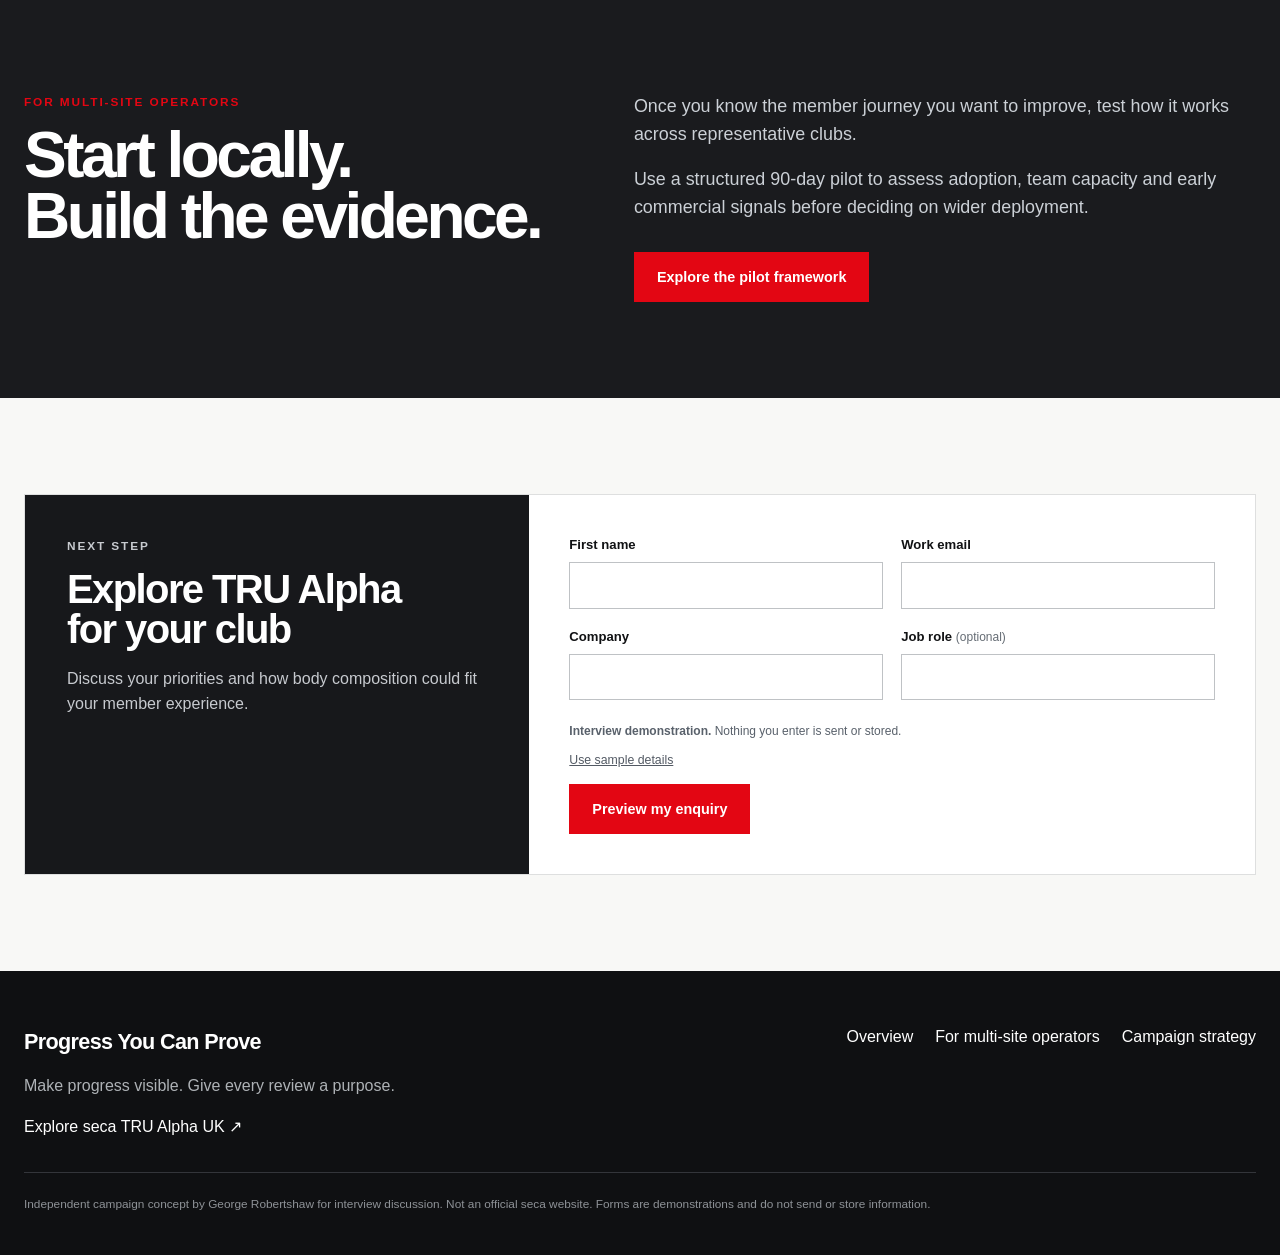
==== commit 1902dd28: "Refine customer journeys, calculator logic and enquiry previews" ====
--- a/progress-you-can-prove/index.html
+++ b/progress-you-can-prove/index.html
@@ -1,15 +1,22 @@
-<!doctype html><html lang="en"><head><meta charset="utf-8"><meta name="viewport" content="width=device-width,initial-scale=1"><title>Progress You Can Prove | seca TRU Alpha</title><meta name="description" content="Make gym member progress more visible with a campaign concept built around body composition, coaching conversations and measurable commercial scenarios."><meta property="og:title" content="Progress You Can Prove | seca TRU Alpha"><meta property="og:description" content="Make gym member progress more visible with a campaign concept built around body composition, coaching conversations and measurable commercial scenarios."><meta property="og:type" content="website"><link rel="icon" href="../assets/images/favicon.svg" type="image/svg+xml"><link rel="stylesheet" href="../assets/css/styles.css"><style>.pillar{grid-template-columns:160px minmax(0,1fr);column-gap:24px}.pillar .tag{white-space:nowrap;overflow:visible}.hero-visual img{object-position:42% center}@media(max-width:900px){.pillar{grid-template-columns:1fr;gap:8px}.pillar .tag{margin-bottom:2px}}</style></head><body><a class="skip-link" href="#main">Skip to content</a><header class="site-header"><div class="container nav"><a class="brand" href="../progress-you-can-prove/"><span class="brand-mark">seca</span><span class="brand-copy">Progress You Can Prove<small>TRU Alpha for fitness</small></span></a><button class="nav-toggle" aria-label="Toggle navigation" aria-expanded="false"><span></span><span></span><span></span></button><nav class="nav-links" aria-label="Primary"><a href="../progress-you-can-prove/" aria-current="page">Overview</a><a href="../progress-you-can-prove/retention/">Retention</a><a href="../progress-you-can-prove/personal-training/">Personal Training</a><a href="../progress-you-can-prove/performance/">Performance</a><a href="../progress-you-can-prove/premium-experience/">Premium</a><a href="../progress-you-can-prove/multi-site/">Multi-Site</a><a class="nav-cta" href="https://secatru.com/en-en/products/seca-tru-alpha" target="_blank" rel="noopener">Discover TRU Alpha</a></nav></div></header><main id="main">
-<section class="hero"><div class="container hero-grid"><div class="hero-copy"><p class="eyebrow">Body composition for fitness</p><h1>Progress You Can Prove</h1><p class="lead">Members train because they want progress. <strong>Bodyweight alone does not always show the full story.</strong> TRU Alpha gives fitness businesses a way to make changes in muscle, fat and body composition more visible, creating better conversations around goals, coaching and the next stage of training.</p><div class="btn-row"><a class="btn btn--red" href="retention/">Explore the business case</a><a class="btn btn--outline" href="#business-priorities">Choose your priority</a></div><div class="hero-meta"><div><strong>Measure</strong><span>Establish a meaningful baseline</span></div><div><strong>Understand</strong><span>Turn results into a useful conversation</span></div><div><strong>Progress</strong><span>Review change and set the next goal</span></div></div></div><div class="hero-visual"><img src="https://secatru.com/wp-content/uploads/2025/03/seca-TRU-Alpha_Sliderbild03-1024x682.jpg" alt="seca TRU Alpha body composition measurement in a fitness environment" fetchpriority="high" referrerpolicy="no-referrer" onerror="this.onerror=null;this.src='../assets/images/tru-alpha-placeholder.svg';"></div></div></section>
-<section class="proof-strip"><div class="container proof-grid"><div class="proof-item"><strong>24 seconds</strong><span>Measurement time listed for seca TRU Alpha.</span></div><div class="proof-item"><strong>8-point BIA</strong><span>Body composition measurement designed for detailed analysis.</span></div><div class="proof-item"><strong>Cloud connected</strong><span>Analysis software and member-facing digital workflows.</span></div><div class="proof-item"><strong>Fitness integrations</strong><span>Designed to connect with established training ecosystems.</span></div></div></section>
-<section class="section"><div class="container"><div class="intro-split"><div><p class="eyebrow">Beyond the scales</p><h2 class="display">Make the work visible.</h2></div><div class="intro-copy"><p>Training progress is rarely one number. A member can become stronger, gain muscle or reduce body fat while their total bodyweight changes very little.</p><p>Progress You Can Prove turns measurement into a repeatable member journey: establish a baseline, make the result understandable, connect it to a goal and come back to see what changed.</p><p>For operators, that creates a more useful question than “do we need another piece of equipment?” The question becomes <strong>where could a better progress journey create value in our business?</strong></p></div></div></div></section>
-<section class="section section--soft" id="business-priorities"><div class="container"><div class="section-head"><p class="eyebrow">Choose your business priority</p><h2>One measurement platform. Five commercial conversations.</h2><p>Each route starts with a different operator problem and uses the same core idea: make progress easier to see, understand and act on.</p></div><div class="pillars">
-<article class="pillar"><span class="tag">PROTECT</span><div><h3>Member retention</h3><div class="theme">Retention + CAC + member value</div><p>Explore what a small change in retention could be worth, then test whether a structured progress journey influences engagement.</p><a class="text-link" href="retention/">Explore retention</a></div></article>
-<article class="pillar"><span class="tag">COACH</span><div><h3>Personal training</h3><div class="theme">Consultations + conversion + coaching revenue</div><p>Use measurement to give PT introductions a stronger starting point for goals, programme design and progress reviews.</p><a class="text-link" href="personal-training/">Explore personal training</a></div></article>
-<article class="pillar"><span class="tag">PERFORM</span><div><h3>Performance</h3><div class="theme">HYROX + strength + transformation</div><p>Show athletes what changed during a training block and give coaches better evidence for the programme that follows.</p><a class="text-link" href="performance/">Explore performance</a></div></article>
-<article class="pillar"><span class="tag">DIFFERENTIATE</span><div><h3>Premium experience</h3><div class="theme">Assessment + onboarding + membership value</div><p>Make a measurable assessment and review process part of what distinguishes a premium fitness proposition.</p><a class="text-link" href="premium-experience/">Explore premium experience</a></div></article>
-<article class="pillar"><span class="tag">SCALE</span><div><h3>Multi-site rollout</h3><div class="theme">Pilot + evidence + deployment</div><p>Start with representative locations, prove the operating model and economics, then build a rollout case using real data.</p><a class="text-link" href="multi-site/">Explore multi-site</a></div></article>
-</div></div></section>
-<section class="section"><div class="container"><div class="section-head"><p class="eyebrow">A stronger member journey</p><h2>Measurement is most valuable when it leads somewhere.</h2></div><div class="value-rail"><div class="value-item"><b>01 / BASELINE</b><h3>Start with evidence</h3><p>Give the member a clearer picture of where they are today, beyond weight alone.</p></div><div class="value-item"><b>02 / CONVERSATION</b><h3>Connect data to a goal</h3><p>Use the result to shape a more relevant discussion about training, coaching and priorities.</p></div><div class="value-item"><b>03 / REVIEW</b><h3>Create a reason to return</h3><p>Remeasure after an agreed period, make change visible and decide what happens next.</p></div></div></div></section>
-<section class="section section--dark"><div class="container"><div class="intro-split"><div><p class="eyebrow">Start with the economics</p><h2 class="display">What is progress worth to your club?</h2></div><div class="intro-copy" style="color:#c9cbce"><p>The campaign calculators use your own membership, acquisition and coaching assumptions to model commercial scenarios. They are designed to make the conversation specific without pretending the outcome is guaranteed.</p><div class="btn-row" style="margin-top:26px"><a class="btn btn--red" href="retention/">Start with retention</a><a class="btn btn--outline" href="multi-site/">Build a rollout case</a></div></div></div></div></section>
-<section class="section"><div class="container"><div class="form-shell"><div class="form-copy"><p class="eyebrow">Next step</p><h2>Build your business case</h2><p>Share a few details and choose the commercial priority you want to explore. In a live campaign, the calculator context would travel with the enquiry so the first conversation starts with your business, not a generic product pitch.</p></div><form class="lead-form mock-lead-form"><div><label>First name<input required name="first" autocomplete="given-name"></label></div><div><label>Last name<input required name="last" autocomplete="family-name"></label></div><div><label>Work email<input required type="email" name="email" autocomplete="email"></label></div><div><label>Company<input required name="company" autocomplete="organization"></label></div><div><label>Job role<input name="role" autocomplete="organization-title"></label></div><div><label>Number of sites<input type="number" min="1" name="sites"></label></div><div class="full"><label>Primary objective<select name="objective"><option>Retention</option><option>PT revenue</option><option>Performance</option><option>Premium member experience</option><option>National rollout</option></select></label></div><div class="full"><button class="btn btn--red" type="submit">Build my business case</button></div><div class="form-message" role="status">Prototype only: no information has been transmitted. In a live campaign, this submission would create or update the relevant CRM records and retain the calculator context for follow-up.</div></form></div></div></section>
-</main><footer class="site-footer"><div class="container"><div class="footer-grid"><div><div class="footer-brand">Progress You Can Prove</div><p class="footer-copy">A body composition campaign platform designed to help fitness operators make member progress more visible and explore the commercial value of a stronger measurement journey.</p></div><div class="footer-links"><a href="../progress-you-can-prove/">Overview</a><a href="https://secatru.com/en-en/products/seca-tru-alpha" target="_blank" rel="noopener">seca TRU Alpha</a><a href="#" class="strategy-open">Campaign strategy</a></div></div><p class="footer-note">Concept campaign prototype created for interview discussion. Not an official seca website.</p></div></footer><div class="modal" id="strategy-modal" aria-hidden="true" role="dialog" aria-modal="true" aria-labelledby="strategy-title"><div class="modal-card"><div class="modal-head"><h2 id="strategy-title">Behind the campaign</h2><button class="modal-close" aria-label="Close strategy">×</button></div><div class="modal-body"><p class="eyebrow">Strategy notes</p><div class="strategy-grid"><div class="strategy-card"><h3>Commercial objective</h3><p>Create demand for TRU Alpha by starting with an operator problem, not a product specification. Each route connects measurable progress to a different commercial priority.</p></div><div class="strategy-card"><h3>Audience model</h3><p>Premium operators and specialist performance facilities provide strong early use cases. Larger groups become an account-development opportunity once a pilot creates credible evidence.</p></div><div class="strategy-card strategy-wide"><h3>Demand generation model</h3><div class="strategy-flow"><span>Problem-led content</span><span>Business-case tool</span><span>First-party data</span><span>HubSpot identification</span><span>Relevant nurture</span><span>Demo</span><span>Pilot</span><span>Proof</span><span>Rollout</span></div></div><div class="strategy-card"><h3>HubSpot architecture</h3><p>Calculator values can populate Contact and Company properties, while page behaviour and form actions create intent signals. Nurture then branches by retention, PT, performance, premium or multi-site interest.</p></div><div class="strategy-card"><h3>Fit + intent scoring</h3><p>Fit could weight operator size, role and positioning. Intent could weight calculator completion, repeat product engagement, pilot content and demo requests. Weights should be validated against real opportunity creation.</p></div><div class="strategy-card"><h3>Account-based marketing</h3><p>Commercial, fitness, operations and procurement contacts from one operator should roll into one company-level opportunity rather than being treated as unrelated leads.</p></div><div class="strategy-card"><h3>Measurement</h3><p>Traffic → engaged target accounts → calculator completions → MQL → demonstrations → pilots → opportunities → pipeline → closed revenue → subsequent service and customer lifetime value.</p></div></div><div class="strategy-note"><strong>Principle:</strong> the site does not assume TRU Alpha causes retention or revenue uplift. It creates a commercial hypothesis, captures the operator's economics and gives sales a structured route to validate the value through pilot data.</div></div></div></div><script src="../assets/js/main.js"></script></body></html>+<!doctype html>
+<html lang="en-GB"><head><meta charset="utf-8"><meta name="viewport" content="width=device-width,initial-scale=1"><title>Progress You Can Prove | seca TRU Alpha</title><meta name="description" content="Make member progress visible with seca TRU Alpha. Explore practical tools for retention, personal training, performance and premium membership."><meta property="og:title" content="Progress You Can Prove | seca TRU Alpha"><meta property="og:description" content="Make member progress visible with seca TRU Alpha. Explore practical tools for retention, personal training, performance and premium membership."><meta property="og:type" content="website"><link rel="icon" href="../assets/images/favicon.svg" type="image/svg+xml"><link rel="stylesheet" href="../assets/css/styles.css?v=20260914-2"><script defer src="../assets/js/calculator-models.js?v=20260914-2"></script><script defer src="../assets/js/main.js?v=20260914-2"></script></head>
+<body data-route="overview"><a class="skip-link" href="#main">Skip to content</a><header class="site-header"><div class="container nav"><a class="brand" href="./" aria-label="Progress You Can Prove home"><span class="brand-mark">seca</span><span class="brand-copy">Progress You Can Prove<small>TRU Alpha for fitness</small></span></a><button class="nav-toggle" aria-label="Open navigation" aria-controls="site-nav" aria-expanded="false"><span></span><span></span><span></span></button><nav class="nav-links" id="site-nav" aria-label="Primary"><a href="./" aria-current="page">Overview</a><a href="./retention/" >Retention</a><a href="./personal-training/" >Personal training</a><a href="./performance/" >Performance</a><a href="./premium-experience/" >Premium</a><a class="nav-cta" href="#demo-dialog" data-demo>Request a demonstration</a></nav></div></header><main id="main">
+<section class="hero"><div class="container hero-grid"><div class="hero-copy"><p class="eyebrow">Body composition for fitness</p><h1>Progress<br>You Can Prove</h1><p class="lead">Help members see what their training is changing. Bring muscle, fat and body composition into better conversations about goals, coaching and what comes next.</p><div class="btn-row"><a class="btn btn--red" href="#business-priorities">Find your club's priority</a><a class="btn btn--outline" href="retention/#calculator">Explore the retention case</a></div><p class="hero-caption">seca TRU Alpha. A clearer picture of progress.</p></div><figure class="hero-visual"><img src="../assets/images/tru-alpha-fitness.jpg" width="1024" height="682" alt="A member using seca TRU Alpha in a fitness setting" fetchpriority="high"><figcaption>seca TRU Alpha</figcaption></figure></div></section>
+<section class="proof-strip"><div class="container proof-grid"><div class="proof-item"><strong>24-second measurement</strong><span>Fit measurement into a planned review.</span></div><div class="proof-item"><strong>Muscle and fat insight</strong><span>Give bodyweight useful context.</span></div><div class="proof-item"><strong>Progress in your pocket</strong><span>Member access through myAnalytics.</span></div><div class="proof-item"><strong>Connected to your club</strong><span>Including EGYM, Magicline and milon integrations.</span></div></div><div class="container"><p class="source-note">Specifications: <a href="https://secatru.com/en-gb/products/seca-tru-alpha" target="_blank" rel="noopener">seca TRU Alpha UK</a> and <a href="https://secatru.com/en-en/products/seca-myanalytics" target="_blank" rel="noopener">seca myAnalytics</a>. Measurement time excludes preparation and consultation.</p></div></section>
+<section class="section"><div class="container report-layout"><div><p class="eyebrow">Beyond the scales</p><h2 class="display">Make the work visible.</h2><p class="lead-small">When bodyweight barely changes, a member can struggle to recognise the work they have put in.</p><p>Body composition adds context. Use it alongside their goals, training and how they feel to give the next conversation a clearer starting point.</p><p><strong>The useful next question:</strong><br>What should we focus on in your next training block?</p></div><figure class="progress-report"><div class="report-top"><span class="eyebrow">A progress review</span><span>Week 0 / Week 8</span></div><h3>The same weight.<br>A different conversation.</h3><div class="report-row"><span>Bodyweight</span><strong>90.0 kg → 90.0 kg</strong><b>No change</b></div><div class="report-row"><span>Fat mass</span><strong>27.0 kg → 25.0 kg</strong><b>−2.0 kg</b></div><div class="report-row"><span>Skeletal muscle mass</span><strong>32.0 kg → 33.0 kg</strong><b>+1.0 kg</b></div><figcaption>Illustrative values, not a real member result or seca software screenshot. These are selected measures, not a complete breakdown of bodyweight. Compare measurements under consistent conditions, following device guidance.</figcaption></figure></div></section>
+<section class="section section--soft" id="business-priorities"><div class="container"><div class="section-head"><p class="eyebrow">Choose your priority</p><h2>What would you like to improve at your club?</h2><p>Find a practical starting point for your members and your business.</p></div><div class="pillars">
+<article class="pillar"><span class="tag">MEMBER RETENTION</span><div><h3>Give progress a reason to continue</h3><p>Explore the value of keeping members engaged, then build a review journey around their goals.</p><a class="text-link" href="retention/">Explore your retention scenario</a><span class="asset-label">Interactive calculator</span></div></article>
+<article class="pillar"><span class="tag">PERSONAL TRAINING</span><div><h3>Start a better coaching conversation</h3><p>Make consultations more relevant and explore what a change in PT conversion could represent.</p><a class="text-link" href="personal-training/">Explore your PT opportunity</a><span class="asset-label">Interactive calculator</span></div></article>
+<article class="pillar"><span class="tag">PERFORMANCE</span><div><h3>Show what changed across the block</h3><p>Run an eight-week challenge with measurement, coaching and a clear next step.</p><a class="text-link" href="performance/">Get the Progress Challenge toolkit</a><span class="asset-label">Guide + tracking worksheet</span></div></article>
+<article class="pillar"><span class="tag">PREMIUM EXPERIENCE</span><div><h3>Make onboarding feel more personal</h3><p>Design assessments and reviews into a membership experience your team can deliver consistently.</p><a class="text-link" href="premium-experience/">Build your premium progress journey</a><span class="asset-label">Guide + service checklist</span></div></article></div></div></section>
+<section class="section"><div class="container"><div class="section-head"><p class="eyebrow">A stronger member journey</p><h2>Measure. Understand. Move forward.</h2></div><div class="value-rail"><div class="value-item"><b>01 / BASELINE</b><h3>Start with a clear picture</h3><p>Establish a starting point and understand the member's goals.</p></div><div class="value-item"><b>02 / CONVERSATION</b><h3>Make the result useful</h3><p>Connect the insight to a relevant training or coaching action.</p></div><div class="value-item"><b>03 / REVIEW</b><h3>Agree what comes next</h3><p>Schedule a review, discuss change and set the next goal.</p></div></div></div></section>
+<section class="section section--dark"><div class="container intro-split"><div><p class="eyebrow">For multi-site operators</p><h2 class="display">Start locally.<br>Build the evidence.</h2></div><div class="intro-copy"><p>Once you know the member journey you want to improve, test how it works across representative clubs.</p><p>Use a structured 90-day pilot to assess adoption, team capacity and early commercial signals before deciding on wider deployment.</p><a class="btn btn--red" href="multi-site/">Explore the pilot framework</a></div></div></section>
+<section class="section section--soft" id="contact"><div class="container form-shell"><div class="form-copy"><p class="eyebrow">Next step</p><h2>Explore TRU Alpha for your club</h2><p>Discuss your priorities and how body composition could fit your member experience.</p></div><form class="lead-form" data-demo-form data-objective="Explore TRU Alpha" ><fieldset disabled><legend class="sr-only">Your details</legend><div class="form-fields"><label>First name<input name="first" required autocomplete="given-name" maxlength="80"></label><label>Work email<input name="email" required type="email" autocomplete="email" maxlength="180"></label><label>Company<input name="company" required autocomplete="organization" maxlength="160"></label><label>Job role <span class="optional">(optional)</span><input name="role" autocomplete="organization-title" maxlength="100"></label></div><p class="prototype-note"><strong>Interview demonstration.</strong> Nothing you enter is sent or stored.</p><button type="button" data-sample class="sample-button">Use sample details</button><button class="btn btn--red" type="submit">Preview my enquiry</button></fieldset><div class="form-message" role="status" tabindex="-1" hidden><h3>Your enquiry preview</h3><p data-enquiry-preview></p><p>No request has been sent. This shows the context a specialist could use to prepare the discussion.</p><button class="btn btn--dark" type="button" data-save-scenario>Save the business scenario</button></div><noscript><p>Explore <a href="https://secatru.com/en-gb/products/seca-tru-alpha">TRU Alpha on seca's UK website</a>.</p></noscript></form></div></section></main><footer class="site-footer"><div class="container"><div class="footer-grid"><div><div class="footer-brand">Progress You Can Prove</div><p class="footer-copy">Make progress visible. Give every review a purpose.</p><a href="https://secatru.com/en-gb/products/seca-tru-alpha" target="_blank" rel="noopener">Explore seca TRU Alpha UK ↗</a></div><nav class="footer-links" aria-label="Footer"><a href="./">Overview</a><a href="./multi-site/">For multi-site operators</a><button class="footer-button" data-strategy>Campaign strategy</button></nav></div><p class="footer-note">Independent campaign concept by George Robertshaw for interview discussion. Not an official seca website. Forms are demonstrations and do not send or store information.</p></div></footer><dialog id="demo-dialog" class="dialog" aria-labelledby="demo-title"><div class="dialog-head"><div><p class="eyebrow">TRU Alpha for your club</p><h2 id="demo-title">Request a demonstration</h2></div><button class="dialog-close" data-close aria-label="Close demonstration enquiry">×</button></div><div class="dialog-body"><p>Explore the measurement, member results and how a progress review could work in your facility.</p><form class="lead-form lead-form--plain" data-demo-form data-objective="Product demonstration"><fieldset disabled><legend class="sr-only">Your details</legend><div class="form-fields"><label>First name<input name="first" required autocomplete="given-name" maxlength="80"></label><label>Work email<input name="email" required type="email" autocomplete="email" maxlength="180"></label><label>Company<input name="company" required autocomplete="organization" maxlength="160"></label><label>Job role <span class="optional">(optional)</span><input name="role" autocomplete="organization-title" maxlength="100"></label><label class="full">Your priority<select name="objective"><option>Retention</option><option>Personal training</option><option>Performance</option><option>Premium experience</option><option>Multi-site pilot</option></select></label></div><p class="prototype-note"><strong>Interview demonstration.</strong> Nothing you enter is sent or stored.</p><button type="button" data-sample class="sample-button">Use sample details</button><button class="btn btn--red" type="submit">Preview demonstration request</button></fieldset><div class="form-message" role="status" tabindex="-1" hidden><h3>Your demonstration enquiry preview</h3><p data-enquiry-preview></p><p>No appointment has been booked and no request has been sent.</p><button class="btn btn--dark" type="button" data-save-scenario>Save the business scenario</button></div></form></div></dialog><dialog id="strategy-dialog" class="dialog dialog--wide" aria-labelledby="strategy-title"><div class="dialog-head"><div><p class="eyebrow">For the interview</p><h2 id="strategy-title">Behind the campaign</h2></div><button class="dialog-close" data-close aria-label="Close strategy">×</button></div><div class="dialog-body"><p class="lead-small">Four customer priorities create demand. Relevant demonstrations and evidence from pilots turn interest into a sales opportunity.</p><div class="strategy-grid">
+<section class="strategy-card"><h3>Start with a defined audience</h3><p>Proposed launch: UK premium independent clubs and small groups with staffed onboarding and a coaching offer. Reach owners, general managers and heads of fitness. Validate operational fit before targeting larger estates.</p></section>
+<section class="strategy-card"><h3>Test two propositions first</h3><p>Start with retention and PT through targeted LinkedIn activity, relevant search demand and permissioned email. Match the destination page to the message. Compare channels and creative by qualified demand, using source and campaign parameters.</p></section>
+<section class="strategy-card strategy-wide"><h3>A worked retention journey</h3><ol class="handover"><li>A fitness director arrives from a retention campaign and enters their club's numbers.</li><li>For 3,000 members, £80 monthly membership revenue, 25% annual churn and a one-point improvement over six extra months, the scenario represents 30 retained members and £14,400 in associated membership value.</li><li>A request for a discussion would pass the objective, source and scenario to a Contact and Company record. The scenario is an assumption to validate, not a promised return.</li><li>Sales checks the current member journey, operational capacity, costs and timing, then agrees a demonstration or pilot where there is a credible opportunity.</li></ol></section>
+<section class="strategy-card"><h3>Qualify fit and intent separately</h3><p>A download alone is an engaged lead. Proposed MQL criteria combine a suitable UK operator and relevant role with a request for contact or a validated engagement threshold. Sales acceptance establishes an SQL; agreed scope and buying process establish an opportunity.</p></section>
+<section class="strategy-card"><h3>Use the context in follow-up</h3><p>Deliver the requested resource, then provide relevant follow-up where appropriate. Route demonstration requests into an agreed sales response queue. Branch nurture by retention, PT, performance or premium interest. Use site count and operational needs to identify a pilot conversation.</p></section>
+<section class="strategy-card"><h3>Develop the account</h3><p>Associate fitness, operations, commercial and procurement stakeholders with the Company record. Aggregate relevant engagement and coordinate the sales approach. Site count informs account development rather than creating a fifth campaign proposition.</p></section>
+<section class="strategy-card"><h3>Measure commercial progression</h3><p>Track qualified demonstrations held, sales acceptance, pilot starts, opportunities, sourced pipeline and closed revenue. Use downloads and calculator engagement to diagnose the journey. Report influenced pipeline separately with agreed attribution rules.</p></section></div>
+<div class="strategy-note"><h3>First 90 days</h3><p><strong>Prepare:</strong> confirm the audience, product claims, CRM fields and sales handover. <strong>Test:</strong> launch two propositions with a capped budget agreed against deal economics. <strong>Decide:</strong> compare cost per qualified demonstration, progression to opportunity and sales feedback before reallocating spend.</p><p>A pilot establishes adoption, operational fit and early coaching conversion. Assess longer-term retention with an appropriate follow-up period and comparable cohorts.</p></div><details class="assumptions"><summary>Preview the current enquiry context</summary><pre id="context-preview"></pre><p class="micro">This site runs entirely in the browser. CRM, scoring and tracking are proposed production steps. No personal data is included in this preview.</p></details></div></dialog></body></html>
--- a/assets/css/styles.css
+++ b/assets/css/styles.css
@@ -77,4 +77,134 @@
 }
 @media(max-width:640px){
   .container{width:min(calc(100% - 30px),var(--max))}.section{padding:72px 0}.nav{height:70px}.brand{min-width:0}.brand-copy small{display:none}.hero-copy{padding:72px 0 48px}.hero h1{font-size:clamp(3.45rem,16vw,5rem)}.hero-visual{min-height:330px}.hero-meta{gap:18px}.hero-meta div{max-width:140px}.proof-grid{grid-template-columns:1fr}.proof-item,.proof-item:nth-child(2){margin-right:0;border-right:0;border-bottom:1px solid var(--line)}.pillar{grid-template-columns:1fr;gap:10px}.pillar .tag{white-space:normal;padding-top:0}.journey{grid-template-columns:1fr 1fr}.journey-step:nth-child(odd){border-left:0}.page-hero h1{font-size:clamp(3rem,13vw,4.6rem)}.result-grid{grid-template-columns:1fr}.result--feature{grid-column:1}.steps,.timeline,.kpi-grid{grid-template-columns:1fr}.step,.timeline-item,.timeline-item+ .timeline-item,.kpi,.kpi+ .kpi{border-left:0;padding:24px 0}.comparison{grid-template-columns:1fr}.comparison-col,.comparison-col+ .comparison-col{padding:26px 0;border-left:0}.lead-form{grid-template-columns:1fr;padding:28px}.lead-form .full{grid-column:1}.form-copy{padding:30px}.calc-controls,.calc-results{padding:28px 22px}.bar-row{grid-template-columns:1fr}.bar-track{order:3}.footer-links{flex-direction:column;gap:10px}.modal-body{padding:24px}.modal-head{padding:18px 20px}
-}+}
+/* Campaign refinement: native HTML routes, consistent spacing and accessible interactions. */
+[hidden]{display:none!important}
+:focus-visible{outline:3px solid #e30613;outline-offset:4px}
+html{scroll-padding-top:108px}
+.sr-only{position:absolute;width:1px;height:1px;padding:0;margin:-1px;overflow:hidden;clip:rect(0,0,0,0);white-space:nowrap;border:0}
+h1,h2,h3{overflow-wrap:normal;text-wrap:balance}
+button:disabled{opacity:.55;cursor:not-allowed}
+.nav{gap:24px}.nav-links{gap:20px}.nav-links a{font-size:.83rem}
+.hero-grid{min-height:620px;grid-template-columns:1.03fr .97fr}
+.hero-copy{padding:78px 48px 78px 0}
+.hero h1{font-size:clamp(3.4rem,6vw,5.7rem);line-height:.96;letter-spacing:-.06em}
+.hero .lead{font-size:1.13rem;max-width:540px}
+.hero-caption{margin:28px 0 0;color:#babdc3;font-size:.82rem}
+.hero-visual{margin:0;min-height:620px;overflow:hidden}
+.hero-visual img{position:absolute;inset:0;width:100%;height:100%;object-fit:cover;object-position:44% center}
+.hero-visual figcaption{position:absolute;bottom:22px;left:22px;background:#121315;color:#fff;padding:9px 13px;font-size:.8rem;letter-spacing:.06em}
+.source-note{font-size:.73rem;color:#62656a;padding:0 0 18px;margin:0;max-width:900px}
+.proof-item{padding-top:25px;padding-bottom:25px}.proof-item strong{font-size:1.08rem}
+.report-layout{display:grid;grid-template-columns:.9fr 1.1fr;gap:68px;align-items:center}
+.display{font-size:clamp(2.4rem,4.4vw,4.3rem);line-height:1.02;letter-spacing:-.05em;margin:0 0 24px}
+.lead-small{font-size:1.18rem;line-height:1.6}
+.progress-report{margin:0;background:#fff;border:1px solid #d8dadd;padding:32px;box-shadow:0 16px 45px #1517190b;color:#111214}
+.report-top{display:flex;justify-content:space-between;gap:16px;align-items:start;border-bottom:1px solid #e0e1e3;padding-bottom:16px;font-size:.76rem;color:#5d6268}
+.report-top .eyebrow{margin:0}
+.progress-report h3{font-size:clamp(1.6rem,2.7vw,2.3rem);letter-spacing:-.04em;line-height:1.12;margin:25px 0}
+.report-row{display:grid;grid-template-columns:1fr 1.15fr;gap:8px 16px;padding:16px 0;border-top:1px solid #e2e4e7}
+.report-row>span{font-size:.82rem;color:#555c64}.report-row strong{font-size:1.02rem;white-space:nowrap;text-align:right}.report-row b{grid-column:2;color:#b8000b;font-size:.78rem;text-align:right}
+.progress-report figcaption{font-size:.7rem;line-height:1.55;margin-top:16px;color:#616872}
+.pillar{display:block;grid-template-columns:none!important;min-width:0}
+.pillar .tag{display:block;white-space:normal!important;overflow-wrap:normal;font-size:.68rem;margin-bottom:18px}
+.pillar h3{font-size:1.9rem;max-width:480px}.pillar p{max-width:480px}
+.asset-label{display:block;font-size:.71rem;color:#666c73;margin-top:14px}
+.section--dark .intro-copy{color:#cbd0d6}.section--dark .intro-copy .btn{margin-top:12px}
+.page-hero{padding:74px 0}.page-hero-grid{gap:60px;grid-template-columns:1.2fr .8fr;align-items:center}
+.page-hero h1{font-size:clamp(2.8rem,5.3vw,4.9rem);line-height:1.02;letter-spacing:-.055em}
+.page-hero .lead{font-size:1.13rem}
+.page-hero .btn-row{margin-top:28px}
+.hero-aside{border:0;padding:0}.aside-title{font-size:2.4rem;line-height:1.12;margin:16px 0}
+.consultation-card,.appointment-card{padding:30px;border:1px solid #44494f;background:#1a1d21}
+.consultation-card h2,.appointment-card h2{font-size:2rem;line-height:1.17;letter-spacing:-.035em;margin:14px 0 22px}
+.consultation-card .micro{color:#b3bbc5}
+.appointment-card ol{padding-left:20px;font-size:.9rem;color:#d0d5dc}.appointment-card li{padding:6px 0}
+.block-calendar>div,.pilot-card>div{display:flex;gap:26px;align-items:center;padding:17px 0;border-bottom:1px solid #41464d}
+.block-calendar>div strong{color:#fff;font-size:2.2rem;letter-spacing:-.05em;width:58px}
+.block-calendar>div span,.pilot-card>div span{font-size:.91rem;color:#d2d6dd}
+.pilot-card>div strong{color:#fff;min-width:85px;font-size:1.35rem}
+.calc-controls h3:not(:first-child){margin-top:30px}
+.calc-controls .assumptions>div{padding:10px 0 0}
+.calc-results .btn-row{margin-top:24px}
+.result--separate{grid-column:1/-1;border-top:3px solid #cfd4d9}
+.calc-error{padding:12px;border-left:3px solid #c0000a;background:#fff0f1;color:#9f0009;font-size:.86rem}
+.check-label{display:flex!important;gap:10px;align-items:flex-start;font-size:.85rem!important}
+.check-label input{width:18px!important;height:18px;margin-top:3px}
+.field input:disabled{background:#f1f2f3;color:#737a82}
+.resource-layout{display:grid;grid-template-columns:.82fr 1.18fr;gap:80px;align-items:center}
+.resource-layout h2{font-size:clamp(2rem,3.7vw,3.3rem);line-height:1.08;letter-spacing:-.045em;margin:0 0 24px}
+.resource-cover{background:#17191d;color:#fff;padding:40px;min-height:420px;border-top:6px solid #e30613;box-shadow:18px 18px 0 #e8e9e7;display:flex;flex-direction:column}
+.resource-cover h2{font-size:clamp(2.3rem,4vw,3.7rem);line-height:1.01;margin:20px 0}
+.resource-cover p{font-size:1.06rem}.resource-cover--light{background:#fff;color:#17191d;border:1px solid #dedfdf;border-top:6px solid #e30613}
+.cover-rule{width:54px;height:4px;background:#e30613;margin:10px 0}
+.resource-edition{font-size:.76rem;opacity:.8;margin-top:auto;padding-top:30px}
+.resource-list{padding-left:20px;margin:24px 0 30px}.resource-list li{padding:8px 0;border-bottom:1px solid #dedfdf}
+.resource-format{font-size:.8rem;color:#d4d8df!important;border-top:1px solid #444;padding-top:20px}
+.lead-form{display:block}.lead-form fieldset{border:0;padding:0;margin:0;min-width:0}
+.form-fields{display:grid;grid-template-columns:1fr 1fr;gap:18px}
+.form-fields .full{grid-column:1/-1}.optional{font-weight:400;color:#656c74;font-size:.75rem}
+.prototype-note{font-size:.75rem;color:#59616b;margin:22px 0 10px}
+.sample-button{display:block;padding:0 0 14px;background:none;border:0;text-decoration:underline;font-size:.77rem;color:#535a64}
+.form-message{display:block;margin-top:22px;background:#f3f5f3;padding:20px}
+.form-message h3{margin:0 0 10px;font-size:1.15rem}
+.form-message .text-link{margin-top:20px}
+.form-message .btn{font-size:.8rem}
+.footer-button{font:inherit;color:#fff;background:none;border:0;padding:0;cursor:pointer;text-align:left}
+.footer-button:hover{text-decoration:underline}
+.closing{display:flex;gap:30px;align-items:center;justify-content:space-between}
+.closing h2{font-size:2rem;line-height:1.15;letter-spacing:-.04em;margin:0}
+.use-case-links{display:grid;grid-template-columns:repeat(4,1fr);border:1px solid #dfe1e4}
+.use-case-links a{padding:20px;font-weight:700;text-decoration:none;border-right:1px solid #dfe1e4}
+.use-case-links a:last-child{border-right:0}.use-case-links a:hover{background:#f3f4f4;color:#b9000b}
+.pilot-caution{margin-top:34px}.pilot-caution h3{margin:0 0 10px}.pilot-caution p{font-size:.95rem}
+.dialog{border:0;padding:0;width:min(760px,calc(100% - 32px));max-height:90vh;overflow:auto;color:#111;background:#fff;box-shadow:0 25px 90px #0006}
+.dialog--wide{width:min(1040px,calc(100% - 32px))}
+.dialog::backdrop{background:#080a0dde}
+.dialog-head{position:sticky;top:0;z-index:2;background:#fff;padding:22px 28px;border-bottom:1px solid #ddd;display:flex;align-items:center;justify-content:space-between;gap:24px}
+.dialog-head h2{font-size:1.6rem;margin:0;line-height:1.1}.dialog-head .eyebrow{margin:0 0 8px}
+.dialog-close{min-width:40px;height:40px;border:0;background:#111;color:#fff;font-size:1.4rem}
+.dialog-body{padding:28px}.lead-form--plain{padding:12px 0 0}
+.dialog-body pre{white-space:pre-wrap;overflow-wrap:anywhere;font-size:.76rem;background:#f2f3f4;padding:16px}
+.micro{font-size:.75rem;line-height:1.6}.handover{padding-left:22px}.handover li{padding:6px 0;color:#4a515a}
+@media(max-width:1150px){
+.nav-toggle{display:block;margin-left:auto}.nav-links{display:none;position:absolute;left:0;right:0;top:79px;background:#fff;padding:24px;flex-direction:column;align-items:flex-start;box-shadow:0 18px 28px #1112}
+.nav-links.is-open{display:flex}.nav-cta{display:inline-flex!important}
+.hero-grid{grid-template-columns:1.05fr .95fr}.hero-copy{padding:65px 35px 65px 0}.hero-visual{min-height:560px;border-left:1px solid #303236}
+.page-hero-grid{grid-template-columns:1.2fr .8fr;gap:36px}
+.report-layout{gap:40px}.resource-layout{gap:50px}
+}
+@media(max-width:900px){
+.hero-grid,.page-hero-grid,.report-layout,.resource-layout{grid-template-columns:1fr}
+.hero-copy{padding:60px 0 45px}.hero h1{font-size:clamp(3.4rem,9vw,5.5rem)}
+.hero-visual{min-height:410px;border-left:0}.hero-visual img{object-position:center 42%}
+.hero-aside{max-width:none}.page-hero{padding:60px 0}
+.page-hero-grid{gap:40px}.aside-title{font-size:1.9rem}
+.pillar:nth-child(odd),.pillar:nth-child(even){padding:28px 0}
+.pillars{grid-template-columns:1fr 1fr;column-gap:30px}
+.resource-cover{min-height:350px;max-width:540px}.resource-layout{gap:50px}
+.form-fields{grid-template-columns:1fr 1fr}
+.closing{align-items:flex-start;flex-direction:column}
+.use-case-links{grid-template-columns:1fr 1fr}.use-case-links a{border-bottom:1px solid #dfe1e4}
+}
+@media(max-width:640px){
+html{scroll-padding-top:92px}.nav-links{top:73px}.section{padding:56px 0}
+.hero-visual{min-height:330px}.hero-copy{padding:46px 0 34px}
+.hero h1{font-size:clamp(2.9rem,12vw,4.5rem);line-height:1.02}
+.hero .lead,.page-hero .lead{font-size:1.05rem}
+.page-hero h1{font-size:clamp(2.65rem,10vw,3.8rem)}
+.proof-item{padding:18px 0}
+.btn{font-size:.83rem;padding:12px 16px;line-height:1.3}
+.pillars{grid-template-columns:1fr}.pillar h3{font-size:1.65rem}
+.report-top{flex-direction:column;gap:8px}.progress-report{padding:22px}
+.report-row{grid-template-columns:1fr}.report-row strong,.report-row b{grid-column:1;text-align:left}
+.resource-cover{padding:28px;box-shadow:10px 10px 0 #e8e9e7}
+.form-fields{grid-template-columns:1fr}.form-fields .full{grid-column:1}
+.lead-form{padding:26px}.form-copy h2{font-size:2.1rem}.form-copy{padding:28px}
+.lead-form--plain{padding:0}.dialog-body{padding:22px}.dialog-head{padding:18px 22px}
+.dialog-head h2{font-size:1.35rem}.dialog-head .eyebrow{font-size:.65rem}
+.use-case-links{grid-template-columns:1fr}.use-case-links a{border-right:0}
+.step,.timeline-item{padding:22px!important;min-height:auto}
+}
+@media(prefers-reduced-motion:reduce){html{scroll-behavior:auto}*{transition:none!important}}
+@media print{.site-header,.site-footer,.dialog,.form-shell,.btn-row{display:none!important}.section,.page-hero{padding:20px 0;background:white!important;color:black!important}.calc-shell{display:block;box-shadow:none}.calc-results{background:white!important;color:black!important}.result,.result--feature{background:white;color:black}.result-label,.caveat{color:#333}.container{width:100%}}
